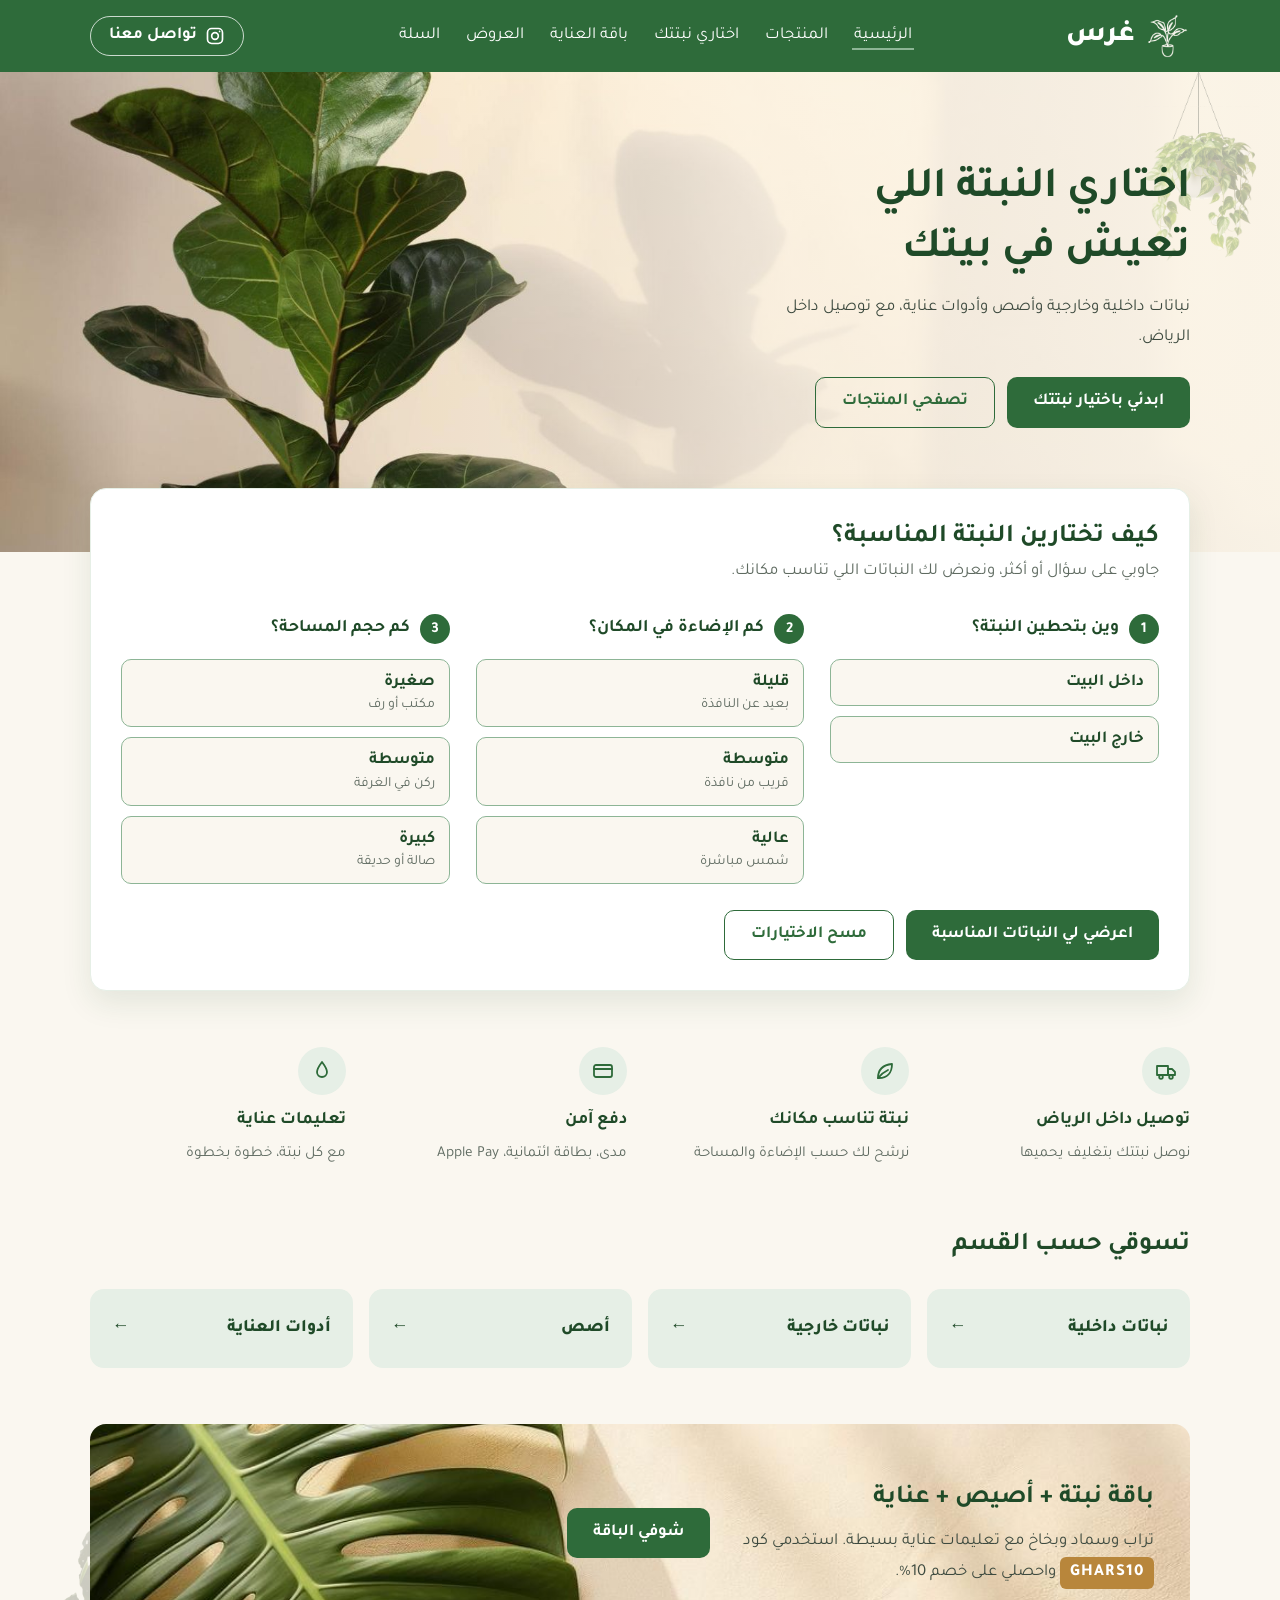
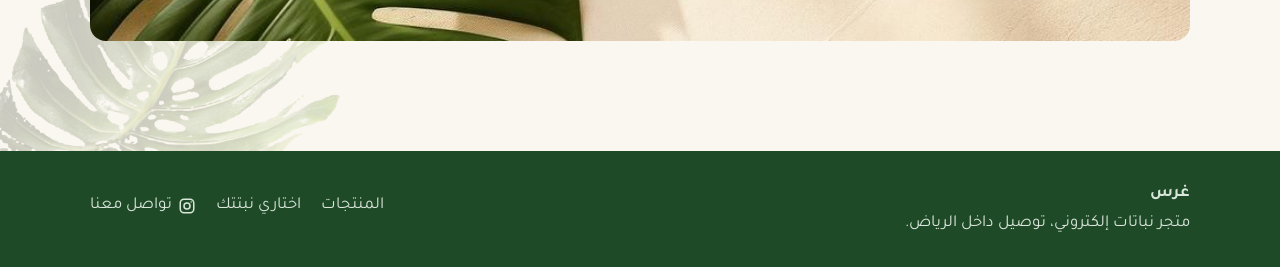
==== index.html @ f03aad07 "Redesign home page" ====
<!DOCTYPE html>
<html lang="ar" dir="rtl">
<head>
  <meta charset="UTF-8">
  <meta name="viewport" content="width=device-width, initial-scale=1">
  <title>غرس | متجر النباتات في الرياض</title>
  <link rel="icon" href="images/logo.png">
  <link rel="preconnect" href="https://fonts.googleapis.com">
  <link rel="preconnect" href="https://fonts.gstatic.com" crossorigin>
  <link href="https://fonts.googleapis.com/css2?family=Tajawal:wght@400;500;700;800&display=swap" rel="stylesheet">
  <link rel="stylesheet" href="css/style.css">
</head>
<body>

  <!-- Navbar -->
  <header class="navbar">
    <div class="container">
      <a href="index.html" class="logo"><img src="images/logo.png" alt=""><span>غرس</span></a>
      <nav>
        <ul class="nav-links">
          <li><a href="index.html" class="active">الرئيسية</a></li>
          <li><a href="pages/products.html">المنتجات</a></li>
          <li><a href="pages/plant-finder.html">اختاري نبتتك</a></li>
          <li><a href="pages/care-kit.html">باقة العناية</a></li>
          <li><a href="pages/offers.html">العروض</a></li>
          <li><a href="pages/cart.html">السلة</a></li>
        </ul>
      </nav>
      <a href="https://www.instagram.com/gharsplants/" class="contact-btn" target="_blank" rel="noopener" aria-label="تواصل معنا عبر إنستقرام"><svg width="20" height="20" viewBox="0 0 24 24" fill="none" stroke="currentColor" stroke-width="2" aria-hidden="true"><rect x="3" y="3" width="18" height="18" rx="5"/><circle cx="12" cy="12" r="4"/><circle cx="17.5" cy="6.5" r="1" fill="currentColor" stroke="none"/></svg><span>تواصل معنا</span></a>
    </div>
  </header>

  <main>
    <img class="leaf-corner" src="images/monstera-leaf.png" alt="">
    <section class="hero">
      <img class="hang" src="images/pothos-hanging.png" alt="">
      <div class="container">
        <div class="hero-text">
          <h1>اختاري النبتة اللي تعيش في بيتك</h1>
          <p>نباتات داخلية وخارجية وأصص وأدوات عناية، مع توصيل داخل الرياض.</p>
          <div class="hero-actions">
            <a href="#find" class="btn">ابدئي باختيار نبتتك</a>
            <a href="pages/products.html" class="btn btn-outline">تصفحي المنتجات</a>
          </div>
        </div>
      </div>
    </section>

    <section class="container quiz-wrap" id="find">
      <form class="quiz" action="pages/plant-finder.html" method="get">
        <div class="quiz-head">
          <h2>كيف تختارين النبتة المناسبة؟</h2>
          <p>جاوبي على سؤال أو أكثر، ونعرض لك النباتات اللي تناسب مكانك.</p>
        </div>
        <div class="step" role="radiogroup" aria-labelledby="q1">
          <h3 id="q1"><span class="num">1</span>وين بتحطين النبتة؟</h3>
            <label class="chip"><input type="radio" name="place" value="inside"><span>داخل البيت</span></label>
            <label class="chip"><input type="radio" name="place" value="outside"><span>خارج البيت</span></label>
        </div>
        <div class="step" role="radiogroup" aria-labelledby="q2">
          <h3 id="q2"><span class="num">2</span>كم الإضاءة في المكان؟</h3>
            <label class="chip"><input type="radio" name="light" value="low"><span>قليلة<small>بعيد عن النافذة</small></span></label>
            <label class="chip"><input type="radio" name="light" value="medium"><span>متوسطة<small>قريب من نافذة</small></span></label>
            <label class="chip"><input type="radio" name="light" value="high"><span>عالية<small>شمس مباشرة</small></span></label>
        </div>
        <div class="step" role="radiogroup" aria-labelledby="q3">
          <h3 id="q3"><span class="num">3</span>كم حجم المساحة؟</h3>
            <label class="chip"><input type="radio" name="size" value="small"><span>صغيرة<small>مكتب أو رف</small></span></label>
            <label class="chip"><input type="radio" name="size" value="medium"><span>متوسطة<small>ركن في الغرفة</small></span></label>
            <label class="chip"><input type="radio" name="size" value="large"><span>كبيرة<small>صالة أو حديقة</small></span></label>
        </div>
        <div class="actions">
          <button type="submit" class="btn">اعرضي لي النباتات المناسبة</button>
          <button type="reset" class="btn btn-outline">مسح الاختيارات</button>
        </div>
      </form>
    </section>

    <section class="section container">
      <ul class="why">
        <li><svg viewBox="0 0 24 24" fill="none" stroke="currentColor" stroke-width="1.8" stroke-linecap="round" stroke-linejoin="round" aria-hidden="true"><path d="M3 7h11v9H3z"/><path d="M14 10h4l3 3v3h-7z"/><circle cx="7" cy="18" r="1.8"/><circle cx="17" cy="18" r="1.8"/></svg><strong>توصيل داخل الرياض</strong><span>نوصل نبتتك بتغليف يحميها</span></li>
        <li><svg viewBox="0 0 24 24" fill="none" stroke="currentColor" stroke-width="1.8" stroke-linecap="round" stroke-linejoin="round" aria-hidden="true"><path d="M5 19c0-8 5-13 14-14 0 9-5 14-13 14"/><path d="M5 19c3-4 6-6 10-8"/></svg><strong>نبتة تناسب مكانك</strong><span>نرشح لك حسب الإضاءة والمساحة</span></li>
        <li><svg viewBox="0 0 24 24" fill="none" stroke="currentColor" stroke-width="1.8" stroke-linecap="round" stroke-linejoin="round" aria-hidden="true"><rect x="3" y="6" width="18" height="12" rx="2"/><path d="M3 10h18"/></svg><strong>دفع آمن</strong><span>مدى، بطاقة ائتمانية، Apple Pay</span></li>
        <li><svg viewBox="0 0 24 24" fill="none" stroke="currentColor" stroke-width="1.8" stroke-linecap="round" stroke-linejoin="round" aria-hidden="true"><path d="M12 3c3 4 5 7 5 10a5 5 0 0 1-10 0c0-3 2-6 5-10z"/></svg><strong>تعليمات عناية</strong><span>مع كل نبتة، خطوة بخطوة</span></li>
      </ul>
    </section>

    <section class="section container">
      <h2>تسوقي حسب القسم</h2>
      <div class="categories">
        <a class="category" href="pages/products.html?cat=indoor">نباتات داخلية</a>
        <a class="category" href="pages/products.html?cat=outdoor">نباتات خارجية</a>
        <a class="category" href="pages/products.html?cat=pots">أصص</a>
        <a class="category" href="pages/products.html?cat=tools">أدوات العناية</a>
      </div>
    </section>

    <section class="section container">
      <div class="kit-banner">
        <div>
          <h2>باقة نبتة + أصيص + عناية</h2>
          <p>تراب وسماد وبخاخ مع تعليمات عناية بسيطة. استخدمي كود <span class="code">GHARS10</span> واحصلي على خصم 10%.</p>
        </div>
        <a href="pages/care-kit.html" class="btn">شوفي الباقة</a>
      </div>
    </section>
  </main>

  <footer class="footer">
    <div class="container">
      <div>
        <strong>غرس</strong>
        <p>متجر نباتات إلكتروني، توصيل داخل الرياض.</p>
      </div>
      <ul>
        <li><a href="pages/products.html">المنتجات</a></li>
        <li><a href="pages/plant-finder.html">اختاري نبتتك</a></li>
        <li><a class="social" href="https://www.instagram.com/gharsplants/" target="_blank" rel="noopener"><svg width="18" height="18" viewBox="0 0 24 24" fill="none" stroke="currentColor" stroke-width="2" aria-hidden="true"><rect x="3" y="3" width="18" height="18" rx="5"/><circle cx="12" cy="12" r="4"/><circle cx="17.5" cy="6.5" r="1" fill="currentColor" stroke="none"/></svg><span>تواصل معنا</span></a></li>
      </ul>
    </div>
  </footer>

</body>
</html>
---- css/style.css ----
/* Colors */
:root {
  --green: #2E6B3A;
  --green-dark: #1F4A28;
  --green-light: #8DB596;
  --green-pale: #E6EFE6;
  --offwhite: #FAF7F0;
  --text: #2B2B2B;
  --muted: #5F6B61;
  --accent: #B8863B;
  --radius: 10px;
}

* { box-sizing: border-box; margin: 0; padding: 0; }

body {
  font-family: 'Tajawal', sans-serif;
  background: var(--offwhite);
  color: var(--text);
  line-height: 1.8;
  font-size: 1.05rem;
}

a { color: inherit; text-decoration: none; }
img { max-width: 100%; display: block; }
:focus-visible { outline: 3px solid var(--accent); outline-offset: 2px; }

.container { width: 92%; max-width: 1100px; margin-inline: auto; }

.navbar { background: var(--green); color: #fff; }
.navbar .container {
  display: flex; align-items: center; justify-content: space-between;
  flex-wrap: wrap; gap: 8px 24px; padding-block: 10px;
}
.logo { display: flex; align-items: center; gap: 10px; font-size: 1.8rem; font-weight: 800; }
.logo img { height: 48px; width: auto; }
.nav-links { display: flex; flex-wrap: wrap; gap: 4px 22px; list-style: none; }
.nav-links a { padding: 4px 2px; border-bottom: 2px solid transparent; }
.nav-links a:hover, .nav-links a.active { border-bottom-color: var(--green-light); }

.contact-btn {
  display: flex; align-items: center; gap: 8px; white-space: nowrap;
  border: 1.5px solid rgba(255, 255, 255, .75); border-radius: 999px;
  padding: 5px 18px; font-weight: 700; line-height: 1.7;
}
.contact-btn:hover { background: #fff; color: var(--green-dark); }

.btn {
  display: inline-block; background: var(--green); color: #fff;
  padding: 10px 26px; border: 0; border-radius: var(--radius);
  font: inherit; font-weight: 700; cursor: pointer; text-align: center;
}
.btn:hover { background: var(--green-dark); }
.btn-light { background: var(--offwhite); color: var(--green-dark); }
.btn-light:hover { background: #fff; }
.btn-outline { background: transparent; color: var(--green); border: 1.5px solid var(--green); padding-block: 8.5px; }
.btn-outline:hover { background: var(--green-pale); }

.hero {
  position: relative; display: flex; min-height: 480px; overflow: hidden;
  background: #f3e6cf url(../images/hero-leaf.jpg) center / cover no-repeat;
}
.hero::before {
  content: ""; position: absolute; top: 0; right: 0; bottom: 0; left: 0;
  background: linear-gradient(to left, rgba(250, 244, 232, .94) 0%, rgba(250, 244, 232, .6) 42%, rgba(250, 244, 232, 0) 68%);
}
.hero .container { position: relative; display: flex; align-items: center; padding-block: 60px 96px; }
.hero-text { max-width: 28rem; }
.hero h1 { font-size: 2.7rem; line-height: 1.4; color: var(--green-dark); }
.hero p { color: #3d4a3f; margin: 12px 0 24px; }
.hero-actions { display: flex; flex-wrap: wrap; gap: 12px; }
.hang { position: absolute; top: 0; right: 1.5%; width: 125px; }

main { position: relative; padding-bottom: 110px; overflow: hidden; }
main > section { position: relative; z-index: 1; }
.leaf-corner { position: absolute; left: 0; bottom: 0; width: 340px; opacity: .2; pointer-events: none; }

.quiz-wrap { position: relative; margin-top: -64px; }
.quiz {
  background: #fff; border: 1.5px solid var(--green-pale); border-radius: 16px;
  padding: 30px; display: grid; grid-template-columns: repeat(3, 1fr); gap: 26px;
  box-shadow: 0 12px 30px rgba(31, 74, 40, .1);
}
.quiz-head { grid-column: 1 / -1; }
.quiz-head h2 { font-size: 1.6rem; color: var(--green-dark); line-height: 1.5; }
.quiz-head p { color: var(--muted); }
.step { display: grid; gap: 10px; align-content: start; }
.step h3 {
  display: flex; align-items: center; gap: 10px; margin-bottom: 4px;
  font-size: 1.1rem; color: var(--green-dark);
}
.num {
  width: 30px; height: 30px; border-radius: 50%; background: var(--green); color: #fff;
  display: flex; align-items: center; justify-content: center; font-size: .95rem; flex-shrink: 0;
}
.chip { position: relative; display: block; cursor: pointer; }
.chip input { position: absolute; top: 0; right: 0; bottom: 0; left: 0; width: 100%; height: 100%; opacity: 0; cursor: pointer; }
.chip span {
  display: block; padding: 10px 14px; border: 1.5px solid var(--green-light);
  border-radius: var(--radius); background: var(--offwhite);
  font-weight: 700; color: var(--green-dark); line-height: 1.5;
}
.chip small { display: block; font-weight: 400; color: var(--muted); font-size: .88rem; }
.chip:hover input:not(:checked) + span { background: var(--green-pale); }
.chip input:checked + span { background: var(--green); border-color: var(--green); color: #fff; }
.chip input:checked + span small { color: #d9e6da; }
.chip input:focus-visible + span { outline: 3px solid var(--accent); outline-offset: 2px; }
.actions { grid-column: 1 / -1; display: flex; flex-wrap: wrap; gap: 12px; }

.section { padding-block: 56px 0; }
.section h2 { font-size: 1.6rem; color: var(--green-dark); margin-bottom: 20px; }

.why { display: grid; grid-template-columns: repeat(4, 1fr); gap: 26px; list-style: none; }
.why li { display: grid; gap: 4px; justify-items: start; }
.why svg { width: 48px; height: 48px; padding: 12px; border-radius: 50%; background: var(--green-pale); color: var(--green); margin-bottom: 6px; }
.why strong { color: var(--green-dark); font-size: 1.1rem; }
.why span { color: var(--muted); font-size: .95rem; line-height: 1.7; }

.categories { display: grid; grid-template-columns: repeat(4, 1fr); gap: 16px; }
.category {
  display: flex; justify-content: space-between; align-items: center;
  background: var(--green-pale); border-radius: 14px; padding: 24px 22px;
  font-weight: 800; font-size: 1.1rem; color: var(--green-dark);
}
.category::after { content: "\2190"; font-weight: 400; }
.category:hover { background: var(--green); color: #fff; }

.kit-banner {
  background: #efe0c2 url(../images/kit-bg.jpg) left center / cover no-repeat;
  border-radius: 16px; padding: 52px 36px; color: var(--green-dark);
  display: flex; flex-wrap: wrap; gap: 16px 28px; align-items: center;
}
.kit-banner > div { max-width: 26rem; }
.kit-banner h2 { color: var(--green-dark); margin: 0 0 4px; font-size: 1.6rem; }
.kit-banner p { color: #3d4a3f; }
.code {
  background: var(--accent); color: #fff; padding: 1px 10px; border-radius: 6px;
  font-weight: 800; letter-spacing: 1px; direction: ltr; display: inline-block;
}

.footer { background: var(--green-dark); color: #d9e6da; padding-block: 28px; }
.footer .container { display: flex; flex-wrap: wrap; gap: 14px 40px; justify-content: space-between; align-items: center; }
.footer ul { list-style: none; display: flex; flex-wrap: wrap; gap: 4px 20px; }
.footer a:hover { color: #fff; }
.social { display: inline-flex; align-items: center; gap: 6px; }

@media (max-width: 1330px) {
  .hang { opacity: .3; }
}
@media (max-width: 700px) {
  .hang { display: none; }
  .leaf-corner { width: 200px; }
}
@media (max-width: 900px) {
  .quiz { grid-template-columns: 1fr; }
  .why, .categories { grid-template-columns: repeat(2, 1fr); }
}
@media (max-width: 600px) {
  .hero h1 { font-size: 2rem; }
  .hero::before { background: rgba(250, 244, 232, .82); }
  .kit-banner {
    background-image: linear-gradient(rgba(239, 224, 194, .85), rgba(239, 224, 194, .85)), url(../images/kit-bg.jpg);
  }
}
@media (max-width: 480px) {
  .why, .categories { grid-template-columns: 1fr; }
}
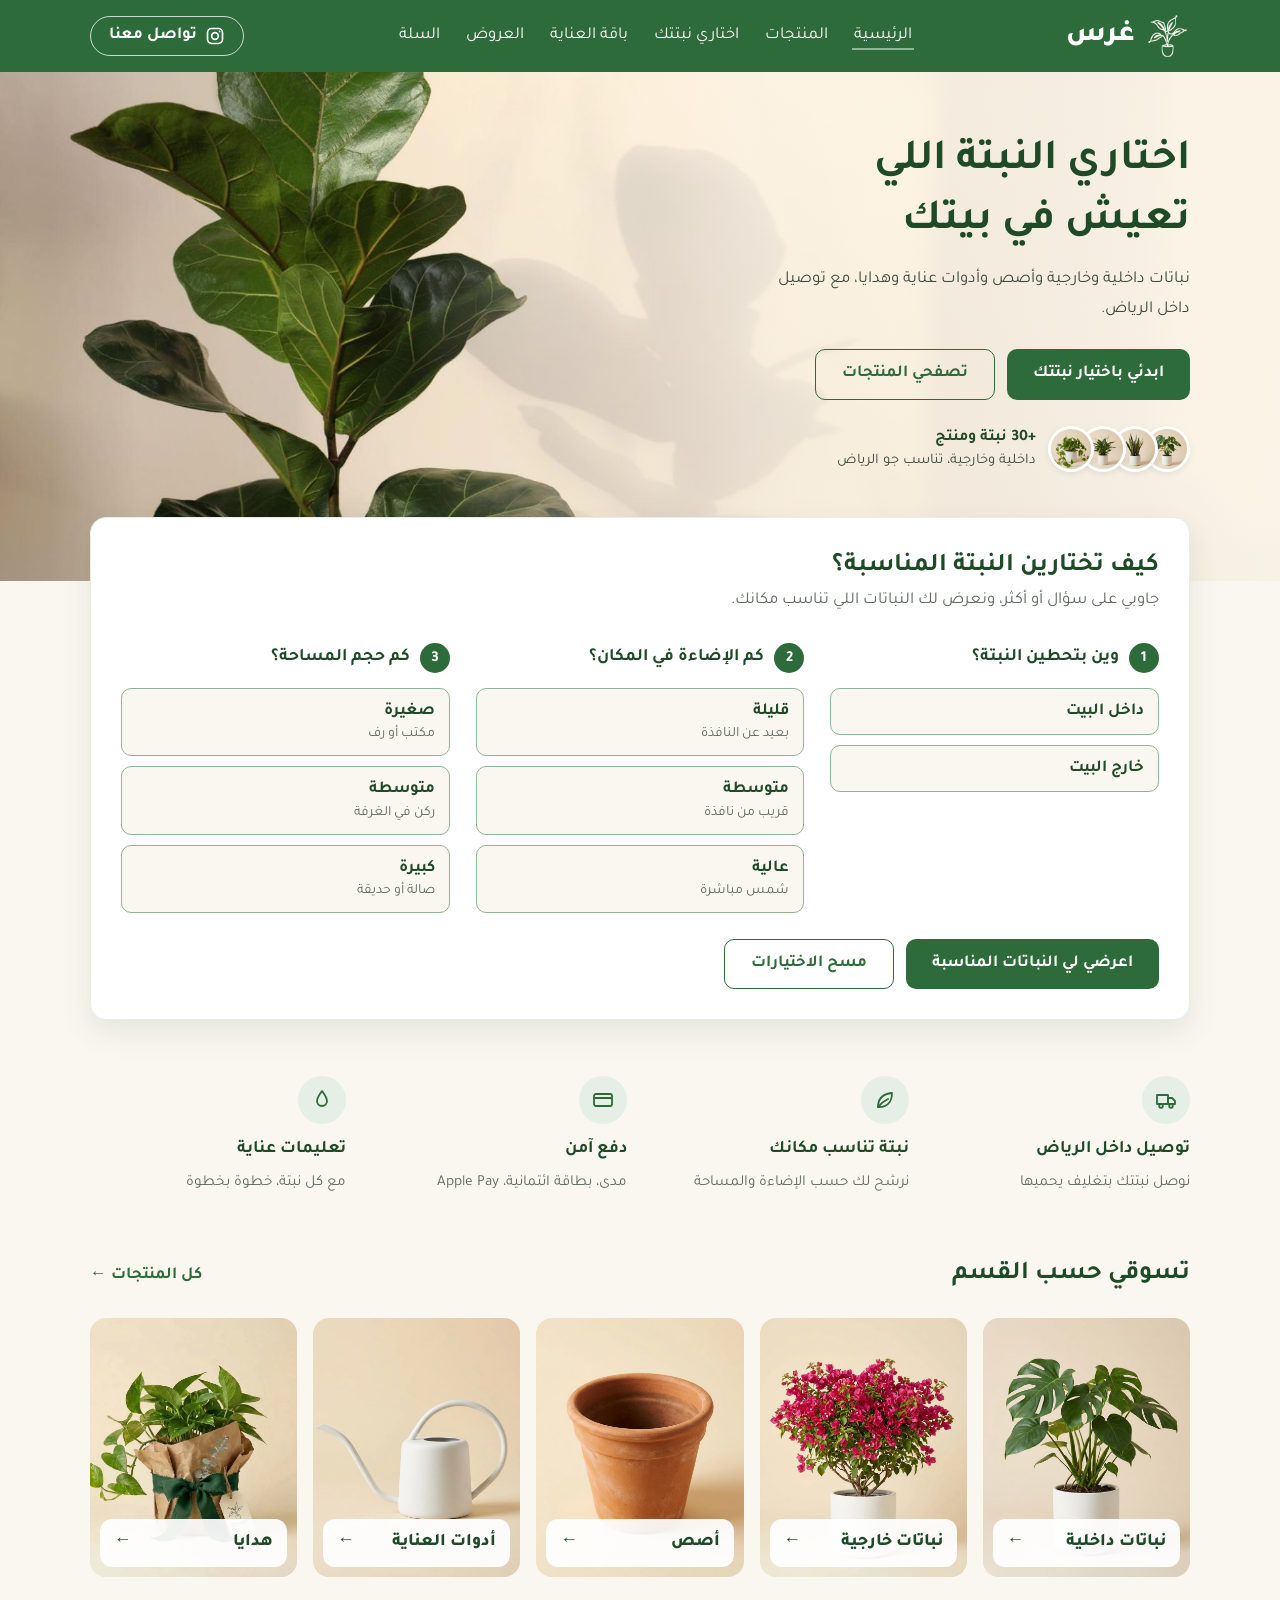
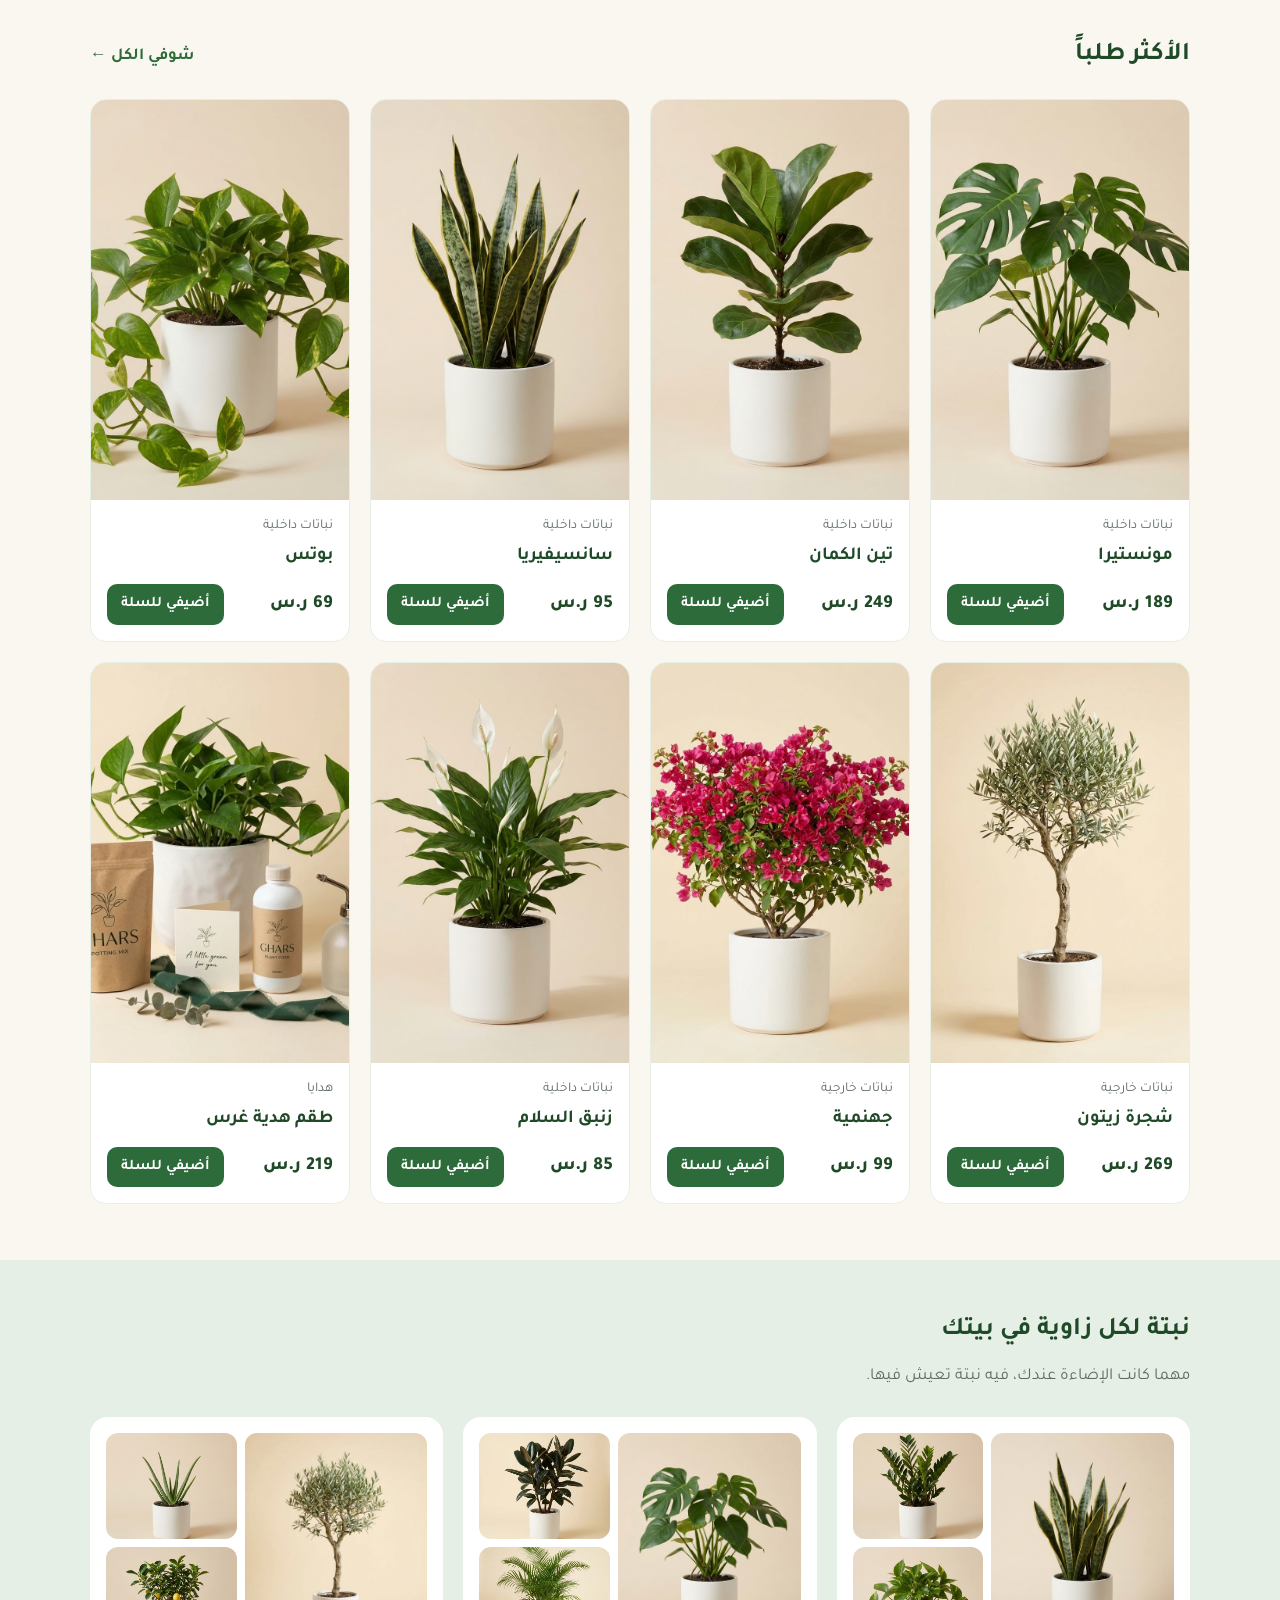
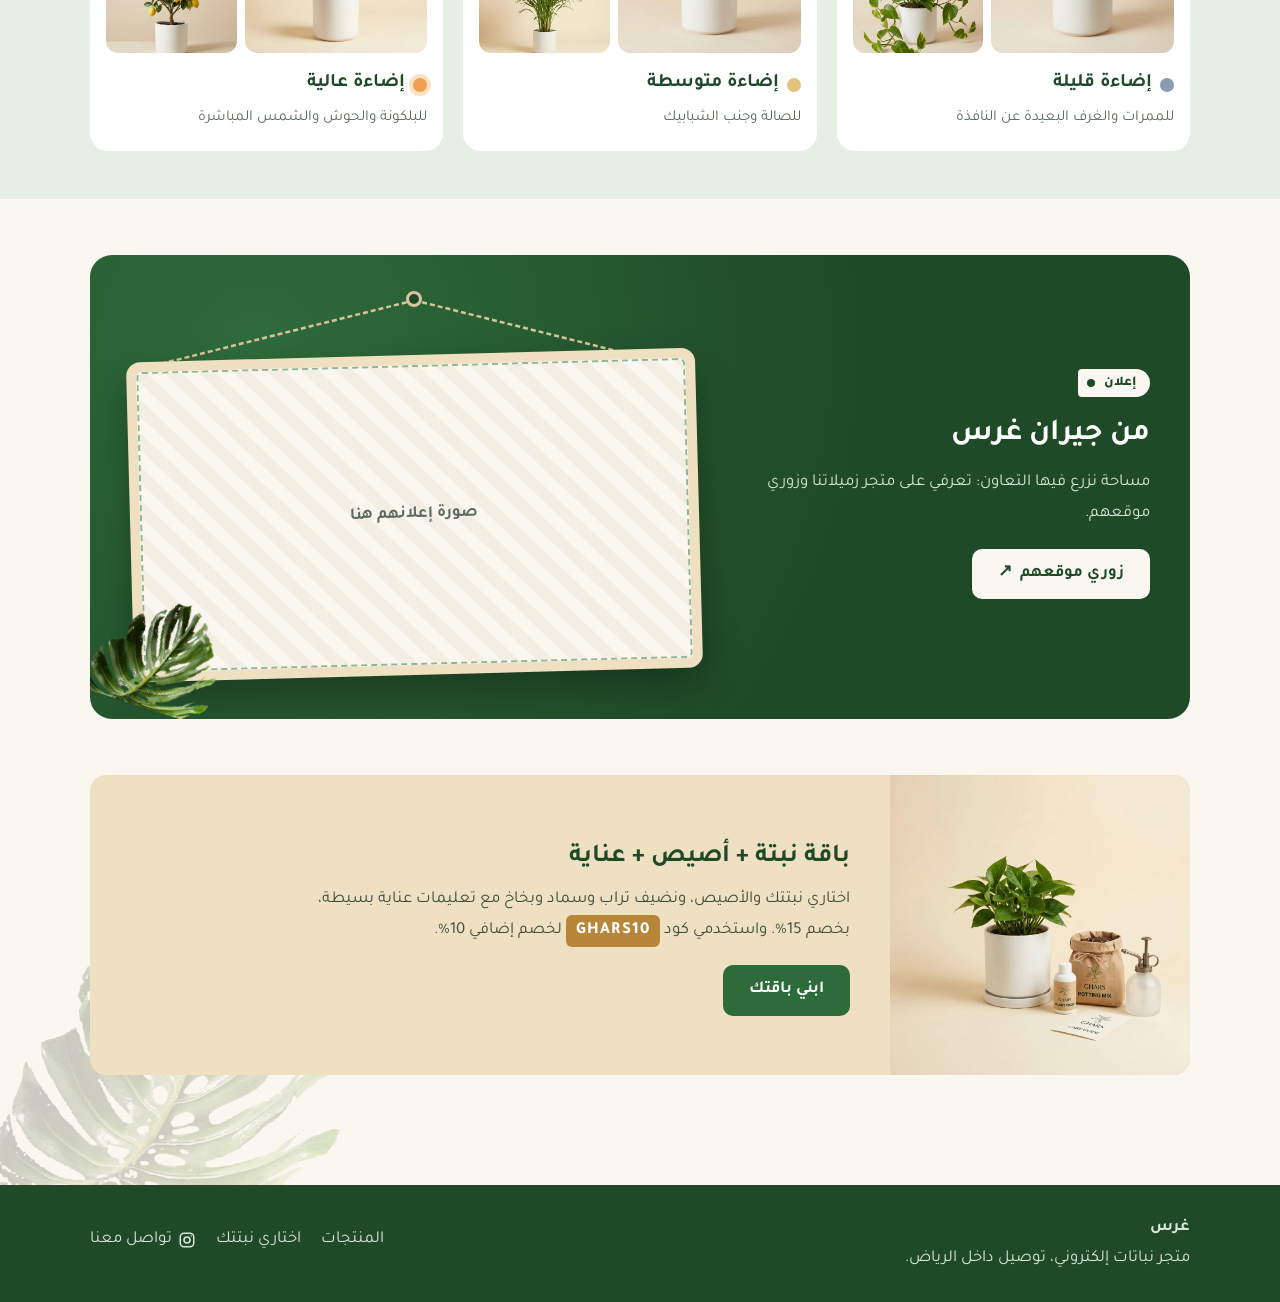
==== commit 99b0efc9: "update homepage +add pruducts (check plz)" ====
--- a/index.html
+++ b/index.html
@@ -23,7 +23,7 @@
           <li><a href="pages/plant-finder.html">اختاري نبتتك</a></li>
           <li><a href="pages/care-kit.html">باقة العناية</a></li>
           <li><a href="pages/offers.html">العروض</a></li>
-          <li><a href="pages/cart.html">السلة</a></li>
+          <li><a href="pages/cart.html">السلة <span class="cart-count" id="cartCount" hidden>0</span></a></li>
         </ul>
       </nav>
       <a href="https://www.instagram.com/gharsplants/" class="contact-btn" target="_blank" rel="noopener" aria-label="تواصل معنا عبر إنستقرام"><svg width="20" height="20" viewBox="0 0 24 24" fill="none" stroke="currentColor" stroke-width="2" aria-hidden="true"><rect x="3" y="3" width="18" height="18" rx="5"/><circle cx="12" cy="12" r="4"/><circle cx="17.5" cy="6.5" r="1" fill="currentColor" stroke="none"/></svg><span>تواصل معنا</span></a>
@@ -33,15 +33,23 @@
   <main>
     <img class="leaf-corner" src="images/monstera-leaf.png" alt="">
     <section class="hero">
-      <img class="hang" src="images/pothos-hanging.png" alt="">
       <div class="container">
         <div class="hero-text">
           <h1>اختاري النبتة اللي تعيش في بيتك</h1>
-          <p>نباتات داخلية وخارجية وأصص وأدوات عناية، مع توصيل داخل الرياض.</p>
+          <p>نباتات داخلية وخارجية وأصص وأدوات عناية وهدايا، مع توصيل داخل الرياض.</p>
           <div class="hero-actions">
             <a href="#find" class="btn">ابدئي باختيار نبتتك</a>
             <a href="pages/products.html" class="btn btn-outline">تصفحي المنتجات</a>
           </div>
+          <a class="hero-plants" href="pages/products.html?cat=indoor">
+            <span class="stack">
+              <img src="images/products/monstera.jpg" alt="">
+              <img src="images/products/snake-plant.jpg" alt="">
+              <img src="images/products/peace-lily.jpg" alt="">
+              <img src="images/products/pothos.jpg" alt="">
+            </span>
+            <span><strong>+30 نبتة ومنتج</strong>داخلية وخارجية، تناسب جو الرياض</span>
+          </a>
         </div>
       </div>
     </section>
@@ -86,22 +94,90 @@
     </section>
 
     <section class="section container">
-      <h2>تسوقي حسب القسم</h2>
+      <div class="section-head">
+        <h2>تسوقي حسب القسم</h2>
+        <a href="pages/products.html" class="see-all">كل المنتجات &larr;</a>
+      </div>
       <div class="categories">
-        <a class="category" href="pages/products.html?cat=indoor">نباتات داخلية</a>
-        <a class="category" href="pages/products.html?cat=outdoor">نباتات خارجية</a>
-        <a class="category" href="pages/products.html?cat=pots">أصص</a>
-        <a class="category" href="pages/products.html?cat=tools">أدوات العناية</a>
+        <a class="category" href="pages/products.html?cat=indoor"><img src="images/products/monstera.jpg" alt="" loading="lazy"><span>نباتات داخلية</span></a>
+        <a class="category" href="pages/products.html?cat=outdoor"><img src="images/products/bougainvillea.jpg" alt="" loading="lazy"><span>نباتات خارجية</span></a>
+        <a class="category" href="pages/products.html?cat=pots"><img src="images/products/terracotta-pot.jpg" alt="" loading="lazy"><span>أصص</span></a>
+        <a class="category" href="pages/products.html?cat=tools"><img src="images/products/watering-can.jpg" alt="" loading="lazy"><span>أدوات العناية</span></a>
+        <a class="category" href="pages/products.html?cat=gifts"><img src="images/products/gift-wrapped-plant.jpg" alt="" loading="lazy"><span>هدايا</span></a>
+      </div>
+    </section>
+
+    <section class="section container">
+      <div class="section-head">
+        <h2>الأكثر طلباً</h2>
+        <a href="pages/products.html" class="see-all">شوفي الكل &larr;</a>
+      </div>
+      <div class="product-grid home-grid" id="bestSellers"></div>
+    </section>
+
+    <section class="section light-band">
+      <div class="container">
+        <h2>نبتة لكل زاوية في بيتك</h2>
+        <p class="section-note">مهما كانت الإضاءة عندك، فيه نبتة تعيش فيها.</p>
+        <div class="light-cards">
+          <a class="light-card light-low" href="pages/products.html?light=low">
+            <div class="light-plants">
+              <img src="images/products/snake-plant.jpg" alt="سانسيفيريا" loading="lazy">
+              <img src="images/products/zz-plant.jpg" alt="زاميا" loading="lazy">
+              <img src="images/products/pothos.jpg" alt="بوتس" loading="lazy">
+            </div>
+            <strong>إضاءة قليلة</strong>
+            <span>للممرات والغرف البعيدة عن النافذة</span>
+          </a>
+          <a class="light-card light-medium" href="pages/products.html?light=medium">
+            <div class="light-plants">
+              <img src="images/products/monstera.jpg" alt="مونستيرا" loading="lazy">
+              <img src="images/products/rubber-plant.jpg" alt="نبتة المطاط" loading="lazy">
+              <img src="images/products/areca-palm.jpg" alt="نخلة الأريكا" loading="lazy">
+            </div>
+            <strong>إضاءة متوسطة</strong>
+            <span>للصالة وجنب الشبابيك</span>
+          </a>
+          <a class="light-card light-high" href="pages/products.html?light=high">
+            <div class="light-plants">
+              <img src="images/products/olive-tree.jpg" alt="شجرة زيتون" loading="lazy">
+              <img src="images/products/aloe-vera.jpg" alt="ألوفيرا" loading="lazy">
+              <img src="images/products/lemon-tree.jpg" alt="شجرة ليمون" loading="lazy">
+            </div>
+            <strong>إضاءة عالية</strong>
+            <span>للبلكونة والحوش والشمس المباشرة</span>
+          </a>
+        </div>
+      </div>
+    </section>
+
+    <section class="section container" aria-labelledby="adTitle">
+      <div class="ad-spot">
+        <div class="ad-text">
+          <span class="ad-label">إعلان</span>
+          <h2 id="adTitle">من جيران غرس</h2>
+          <p>مساحة نزرع فيها التعاون: تعرفي على متجر زميلاتنا وزوري موقعهم.</p>
+          <a class="btn btn-light ad-btn" href="#" target="_blank" rel="noopener">زوري موقعهم <span aria-hidden="true">&#8599;</span></a>
+        </div>
+        <a class="ad-frame" href="#" target="_blank" rel="noopener" aria-label="زوري موقع زميلاتنا">
+          <svg class="ropes" viewBox="0 0 100 40" preserveAspectRatio="none" aria-hidden="true"><path d="M50 2 L6 40 M50 2 L94 40"/></svg>
+          <span class="hook" aria-hidden="true"></span>
+          <span class="ad-board">
+            <span class="ad-placeholder">صورة إعلانهم هنا</span>
+          </span>
+          <img class="ad-leaf" src="images/monstera-leaf.png" alt="" aria-hidden="true">
+        </a>
       </div>
     </section>
 
     <section class="section container">
       <div class="kit-banner">
-        <div>
+        <img src="images/products/bundle.jpg" alt="باقة نبتة وأصيص وأدوات عناية">
+        <div class="kit-text">
           <h2>باقة نبتة + أصيص + عناية</h2>
-          <p>تراب وسماد وبخاخ مع تعليمات عناية بسيطة. استخدمي كود <span class="code">GHARS10</span> واحصلي على خصم 10%.</p>
-        </div>
-        <a href="pages/care-kit.html" class="btn">شوفي الباقة</a>
+          <p>اختاري نبتتك والأصيص، ونضيف تراب وسماد وبخاخ مع تعليمات عناية بسيطة، بخصم 15%. واستخدمي كود <span class="code">GHARS10</span> لخصم إضافي 10%.</p>
+          <a href="pages/care-kit.html" class="btn">ابني باقتك</a>
+        </div>
       </div>
     </section>
   </main>
@@ -120,5 +196,8 @@
     </div>
   </footer>
 
+  <script src="js/products-data.js"></script>
+  <script src="js/cart.js"></script>
+  <script src="js/home.js"></script>
 </body>
 </html>
--- a/css/style.css
+++ b/css/style.css
@@ -116,21 +116,91 @@
 .why strong { color: var(--green-dark); font-size: 1.1rem; }
 .why span { color: var(--muted); font-size: .95rem; line-height: 1.7; }
 
-.categories { display: grid; grid-template-columns: repeat(4, 1fr); gap: 16px; }
+.section-head { display: flex; justify-content: space-between; align-items: baseline; gap: 12px; margin-bottom: 20px; }
+.section-head h2 { margin-bottom: 0; }
+.see-all { color: var(--green); font-weight: 700; white-space: nowrap; }
+.see-all:hover { color: var(--green-dark); text-decoration: underline; text-underline-offset: 4px; }
+
+.categories { display: grid; grid-template-columns: repeat(5, 1fr); gap: 16px; }
 .category {
-  display: flex; justify-content: space-between; align-items: center;
-  background: var(--green-pale); border-radius: 14px; padding: 24px 22px;
-  font-weight: 800; font-size: 1.1rem; color: var(--green-dark);
-}
-.category::after { content: "\2190"; font-weight: 400; }
-.category:hover { background: var(--green); color: #fff; }
+  position: relative; display: block; border-radius: 16px; overflow: hidden;
+  background: var(--green-pale); font-weight: 800; font-size: 1.1rem; color: var(--green-dark);
+}
+.category img { width: 100%; aspect-ratio: 4 / 5; object-fit: cover; transition: transform .35s; }
+.category span {
+  position: absolute; right: 10px; left: 10px; bottom: 10px; display: flex; justify-content: space-between; align-items: center;
+  background: rgba(255, 255, 255, .92); border-radius: 12px; padding: 8px 14px; white-space: nowrap;
+}
+.category span::after { content: "\2190"; font-weight: 400; }
+.category:hover img { transform: scale(1.06); }
+.category:hover span { background: var(--green); color: #fff; }
+
+.hero-plants { display: inline-flex; align-items: center; gap: 12px; margin-top: 26px; color: #3d4a3f; font-size: .92rem; line-height: 1.5; }
+.hero-plants strong { display: block; color: var(--green-dark); font-size: 1rem; }
+.stack { display: flex; }
+.stack img { width: 46px; height: 46px; border-radius: 50%; object-fit: cover; border: 3px solid #fff; margin-inline-start: -14px; box-shadow: 0 2px 6px rgba(0, 0, 0, .08); }
+.stack img:first-child { margin-inline-start: 0; }
+.hero-plants:hover strong { text-decoration: underline; text-underline-offset: 4px; }
+
+.home-grid { grid-template-columns: repeat(4, 1fr); }
+.home-grid .card-title:hover { color: var(--green); text-decoration: underline; text-underline-offset: 4px; }
+
+.light-band { background: var(--green-pale); margin-top: 56px; padding-block: 48px; }
+.light-band .section-note { margin: -12px 0 24px; }
+.light-cards { display: grid; grid-template-columns: repeat(3, 1fr); gap: 20px; }
+.light-card { display: grid; gap: 2px; background: #fff; border-radius: 18px; padding: 16px 16px 20px; transition: transform .2s, box-shadow .2s; }
+.light-card:hover { transform: translateY(-4px); box-shadow: 0 14px 30px rgba(31, 74, 40, .12); }
+.light-plants { display: grid; grid-template-columns: 1.4fr 1fr; grid-template-rows: repeat(2, minmax(0, 1fr)); gap: 8px; margin-bottom: 12px; aspect-ratio: 16 / 11; }
+.light-plants img { width: 100%; height: 100%; min-height: 0; object-fit: cover; border-radius: 12px; }
+.light-plants img:first-child { grid-row: 1 / 3; }
+.light-card strong { font-size: 1.2rem; color: var(--green-dark); display: flex; align-items: center; gap: 8px; }
+.light-card strong::before { content: ""; width: 14px; height: 14px; border-radius: 50%; }
+.light-low strong::before { background: #8b9bb0; }
+.light-medium strong::before { background: #e3c37c; }
+.light-high strong::before { background: #f0a050; box-shadow: 0 0 0 4px #fbe1c4; }
+.light-card span { color: var(--muted); font-size: .95rem; }
+
+.ad-spot {
+  position: relative; display: grid; grid-template-columns: 1fr 1.35fr; gap: 30px; align-items: center;
+  background: radial-gradient(circle at 15% 20%, #2e6b3a 0%, var(--green-dark) 60%);
+  border-radius: 22px; padding: 36px 40px 44px; color: #fff; overflow: hidden;
+}
+.ad-text h2 { color: #fff; font-size: 1.9rem; margin: 10px 0 6px; }
+.ad-text p { color: #d9e6da; margin-bottom: 20px; }
+.ad-label {
+  position: relative; display: inline-block; background: var(--offwhite); color: var(--green-dark);
+  font-weight: 800; font-size: .85rem; padding: 2px 14px 2px 26px; border-radius: 4px 14px 14px 4px;
+}
+.ad-label::after { content: ""; position: absolute; left: 9px; top: 50%; width: 8px; height: 8px; margin-top: -4px; border-radius: 50%; background: var(--green-dark); }
+.ad-btn { display: inline-flex; gap: 8px; align-items: center; }
+
+.ad-frame { position: relative; display: block; padding-top: 64px; transform-origin: 50% 0; }
+.ropes { position: absolute; top: 6px; left: 0; width: 100%; height: 66px; overflow: visible; }
+.ropes path { fill: none; stroke: #d8c39c; stroke-width: 2.5; vector-effect: non-scaling-stroke; stroke-dasharray: 5 3; }
+.hook { position: absolute; top: 0; left: 50%; width: 16px; height: 16px; margin-left: -8px; border-radius: 50%; border: 3px solid #d8c39c; background: var(--green-dark); }
+.ad-board {
+  position: relative; z-index: 1; display: block; aspect-ratio: 16 / 9; overflow: hidden;
+  background: var(--offwhite); border: 10px solid #efe0c2; border-radius: 14px;
+  box-shadow: 0 18px 36px rgba(0, 0, 0, .3), inset 0 0 0 1px rgba(0, 0, 0, .05);
+  transform: rotate(-1.5deg); transition: transform .4s;
+}
+.ad-board img { width: 100%; height: 100%; object-fit: cover; }
+.ad-placeholder {
+  display: flex; height: 100%; align-items: center; justify-content: center; color: var(--muted); font-weight: 700;
+  border: 2px dashed var(--green-light); border-radius: 6px; margin: 0; background: repeating-linear-gradient(45deg, #faf7f0 0 12px, #f3eee2 12px 24px);
+}
+.ad-leaf { position: absolute; z-index: 2; width: 130px; left: -38px; bottom: -34px; transform: rotate(18deg); pointer-events: none; }
+.ad-frame:hover .ad-board, .ad-frame:focus-visible .ad-board { transform: rotate(0deg); }
+.ad-frame:hover { animation: swing 1.2s ease-in-out; }
+@keyframes swing { 25% { transform: rotate(1.2deg); } 60% { transform: rotate(-.8deg); } 100% { transform: rotate(0); } }
 
 .kit-banner {
-  background: #efe0c2 url(../images/kit-bg.jpg) left center / cover no-repeat;
-  border-radius: 16px; padding: 52px 36px; color: var(--green-dark);
-  display: flex; flex-wrap: wrap; gap: 16px 28px; align-items: center;
-}
-.kit-banner > div { max-width: 26rem; }
+  display: grid; grid-template-columns: 300px 1fr; align-items: center; gap: 0;
+  background: #efe0c2; border-radius: 16px; overflow: hidden; color: var(--green-dark);
+}
+.kit-banner > img { width: 100%; height: 100%; object-fit: cover; }
+.kit-text { padding: 36px 40px; }
+.kit-text p { margin-bottom: 18px; max-width: 34rem; }
 .kit-banner h2 { color: var(--green-dark); margin: 0 0 4px; font-size: 1.6rem; }
 .kit-banner p { color: #3d4a3f; }
 .code {
@@ -144,6 +214,263 @@
 .footer a:hover { color: #fff; }
 .social { display: inline-flex; align-items: center; gap: 6px; }
 
+.btn-small { padding: 7px 14px; font-size: .92rem; }
+.btn-block { display: block; width: 100%; }
+.cart-count {
+  display: inline-block; min-width: 22px; padding: 0 6px; margin-inline-start: 4px;
+  background: var(--accent); color: #fff; border-radius: 999px;
+  font-size: .8rem; font-weight: 700; line-height: 22px; text-align: center;
+}
+.cart-count[hidden] { display: none; }
+
+.page-head {
+  background: linear-gradient(to left, rgba(250, 244, 232, .95), rgba(250, 244, 232, .75)), #f3e6cf url(../images/hero-leaf.jpg) left center / cover no-repeat;
+  padding-block: 44px 40px;
+}
+.page-head h1 { font-size: 2.2rem; line-height: 1.4; color: var(--green-dark); }
+.page-head p { color: #3d4a3f; max-width: 34rem; }
+
+.cat-tabs { display: flex; flex-wrap: wrap; gap: 10px; margin-top: -22px; position: relative; }
+.cat-tab {
+  font: inherit; font-weight: 700; cursor: pointer; color: var(--green-dark);
+  background: #fff; border: 1.5px solid var(--green-pale); border-radius: 999px;
+  padding: 7px 20px; box-shadow: 0 6px 16px rgba(31, 74, 40, .08);
+}
+.cat-tab:hover { background: var(--green-pale); }
+.cat-tab[aria-selected="true"] { background: var(--green); border-color: var(--green); color: #fff; }
+
+.shop { display: grid; grid-template-columns: 260px 1fr; gap: 28px; align-items: start; padding-top: 30px; }
+
+.filters {
+  position: sticky; top: 16px; background: #fff; border: 1.5px solid var(--green-pale);
+  border-radius: 16px; padding: 22px; box-shadow: 0 12px 30px rgba(31, 74, 40, .06);
+}
+.filter-toggle { display: none; }
+.filter-group { border: 0; display: grid; gap: 8px; margin-bottom: 20px; }
+.filter-title { font-weight: 800; color: var(--green-dark); font-size: 1.05rem; padding: 0; }
+.filter-title small { font-weight: 400; color: var(--muted); font-size: .85rem; }
+.filters .chip span { padding: 6px 12px; font-size: .95rem; }
+.filters .chip small { display: inline; margin-inline-start: 6px; font-size: .8rem; }
+.search-input, .price-row input, .sort select {
+  font: inherit; color: var(--text); background: var(--offwhite);
+  border: 1.5px solid var(--green-light); border-radius: var(--radius); padding: 7px 12px; width: 100%;
+}
+.search-input:focus, .price-row input:focus, .sort select:focus { outline: 3px solid var(--accent); outline-offset: 1px; }
+.price-row { display: flex; align-items: center; gap: 8px; color: var(--muted); font-size: .92rem; }
+.price-row label { display: flex; align-items: center; gap: 6px; flex: 1; }
+.price-row input { padding: 6px 8px; min-width: 0; }
+
+.results-bar { display: flex; flex-wrap: wrap; justify-content: space-between; align-items: center; gap: 10px; margin-bottom: 16px; }
+.results-bar p { color: var(--muted); font-weight: 700; }
+.sort { display: flex; align-items: center; gap: 8px; color: var(--muted); font-size: .95rem; white-space: nowrap; }
+.sort select { width: auto; padding-block: 5px; }
+
+.product-grid { display: grid; grid-template-columns: repeat(auto-fill, minmax(210px, 1fr)); gap: 20px; }
+.product-card {
+  background: #fff; border: 1.5px solid var(--green-pale); border-radius: 16px; overflow: hidden;
+  display: flex; flex-direction: column; transition: box-shadow .2s, transform .2s;
+}
+.product-card:hover { box-shadow: 0 12px 28px rgba(31, 74, 40, .12); transform: translateY(-3px); }
+.card-open { background: none; border: 0; padding: 0; font: inherit; color: inherit; cursor: pointer; text-align: inherit; }
+.product-card img { width: 100%; aspect-ratio: 1; object-fit: cover; background: #f3e6cf; }
+.card-body { padding: 14px 16px 16px; display: flex; flex-direction: column; gap: 6px; flex: 1; }
+.card-cat { color: var(--muted); font-size: .85rem; }
+.card-body h3 { font-size: 1.15rem; line-height: 1.4; color: var(--green-dark); }
+.card-title:hover { color: var(--green); text-decoration: underline; text-underline-offset: 4px; }
+.tags { display: flex; flex-wrap: wrap; gap: 6px; }
+.tag { background: var(--green-pale); color: var(--green-dark); border-radius: 999px; padding: 0 10px; font-size: .8rem; line-height: 1.9; }
+.tag-light-low { background: #e4e8ee; color: #3b4a5a; }
+.tag-light-medium { background: #f6ecd6; color: #7a5a1f; }
+.tag-light-high { background: #fbe1c4; color: #8a4b12; }
+.card-foot { display: flex; justify-content: space-between; align-items: center; gap: 8px; margin-top: auto; padding-top: 8px; }
+.price { color: var(--green-dark); font-size: 1.15rem; font-weight: 800; white-space: nowrap; }
+
+.empty { text-align: center; background: #fff; border: 1.5px dashed var(--green-light); border-radius: 16px; padding: 40px 20px; }
+.empty strong { display: block; font-size: 1.2rem; color: var(--green-dark); }
+.empty p { color: var(--muted); margin-bottom: 14px; }
+.empty[hidden] { display: none; }
+
+.product-dialog {
+  border: 0; border-radius: 18px; padding: 0; width: min(880px, 94vw); max-height: 92vh;
+  margin: auto; color: var(--text); background: #fff; box-shadow: 0 30px 60px rgba(0, 0, 0, .25);
+}
+.product-dialog::backdrop { background: rgba(31, 74, 40, .45); }
+.dialog-close {
+  position: absolute; top: 10px; left: 10px; z-index: 2; width: 38px; height: 38px; border-radius: 50%;
+  border: 0; background: #fff; color: var(--green-dark); font-size: 1.6rem; line-height: 1; cursor: pointer;
+  box-shadow: 0 2px 8px rgba(0, 0, 0, .15);
+}
+.pd { display: grid; grid-template-columns: 1fr 1fr; }
+.pd-img { width: 100%; height: 100%; object-fit: cover; background: #f3e6cf; min-height: 320px; }
+.pd-info { padding: 28px 28px 24px; display: flex; flex-direction: column; gap: 8px; }
+.badge { align-self: flex-start; background: var(--green-pale); color: var(--green); border-radius: 999px; padding: 0 12px; font-size: .85rem; font-weight: 700; }
+.pd-info h2 { font-size: 1.8rem; line-height: 1.4; color: var(--green-dark); }
+.pd-price { font-size: 1.4rem; font-weight: 800; color: var(--accent); }
+.pd-desc { color: #3d4a3f; }
+.pd-specs { list-style: none; display: flex; flex-wrap: wrap; gap: 8px; }
+.pd-specs li { background: var(--offwhite); border: 1px solid var(--green-pale); border-radius: var(--radius); padding: 4px 12px; font-weight: 700; color: var(--green-dark); font-size: .92rem; }
+.pd-specs span { display: block; font-weight: 400; color: var(--muted); font-size: .78rem; }
+.pd-info h3 { color: var(--green-dark); font-size: 1.1rem; margin-top: 6px; }
+.pd-care { list-style: none; display: grid; gap: 4px; }
+.pd-care li { position: relative; padding-inline-start: 18px; font-size: .95rem; line-height: 1.7; }
+.pd-care li::before { content: ""; position: absolute; right: 0; top: .7em; width: 8px; height: 8px; border-radius: 50%; background: var(--green-light); }
+.pd-buy { display: flex; flex-wrap: wrap; gap: 12px; align-items: center; margin-top: 10px; }
+.pd-buy .btn { flex: 1; white-space: nowrap; }
+.qty { display: flex; border: 1.5px solid var(--green-light); border-radius: var(--radius); overflow: hidden; }
+.qty button { width: 38px; border: 0; background: var(--green-pale); color: var(--green-dark); font: inherit; font-size: 1.2rem; cursor: pointer; }
+.qty button:hover { background: var(--green-light); }
+.qty input { width: 48px; border: 0; text-align: center; font: inherit; font-weight: 700; -moz-appearance: textfield; }
+.qty input::-webkit-inner-spin-button, .qty input::-webkit-outer-spin-button { -webkit-appearance: none; }
+.pd-link { color: var(--green); font-weight: 700; }
+.pd-link[hidden] { display: none; }
+
+.toast {
+  position: fixed; bottom: 24px; left: 50%; z-index: 100; transform: translate(-50%, 30px);
+  background: var(--green-dark); color: #fff; padding: 10px 22px; border-radius: 999px;
+  font-weight: 700; opacity: 0; pointer-events: none; transition: opacity .25s, transform .25s;
+}
+.toast.show { opacity: 1; transform: translate(-50%, 0); }
+
+@media (max-width: 900px) {
+  .shop { grid-template-columns: 1fr; }
+  .filters { position: static; padding: 14px 18px; }
+  .filter-toggle {
+    display: flex; justify-content: space-between; align-items: center; width: 100%;
+    background: none; border: 0; font: inherit; font-weight: 800; font-size: 1.05rem; color: var(--green-dark); cursor: pointer;
+  }
+  .filter-toggle::after { content: "+"; font-size: 1.4rem; font-weight: 400; }
+  .filter-toggle[aria-expanded="true"]::after { content: "\2212"; }
+  .filters:not(.open) form { display: none; }
+  .filters.open form { margin-top: 14px; }
+  .filters form { display: grid; grid-template-columns: repeat(2, 1fr); gap: 0 20px; }
+  .filters .filter-group:first-child, .filters .btn-block { grid-column: 1 / -1; }
+}
+@media (max-width: 680px) {
+  .pd { grid-template-columns: 1fr; }
+  .pd-img { min-height: 0; aspect-ratio: 4 / 3; height: auto; }
+}
+@media (max-width: 600px) {
+  .page-head h1 { font-size: 1.8rem; }
+  .filters form { grid-template-columns: 1fr; }
+  .product-grid { grid-template-columns: repeat(2, 1fr); gap: 12px; }
+  .card-body { padding: 10px 12px 12px; }
+  .card-foot { flex-direction: column; align-items: stretch; }
+}
+
+.page-head-tall { padding-bottom: 96px; }
+.section-note { color: var(--muted); margin: -12px 0 20px; }
+.finder-start { text-align: center; background: #fff; border: 1.5px dashed var(--green-light); border-radius: 16px; padding: 36px 20px; }
+.finder-start strong { display: block; font-size: 1.2rem; color: var(--green-dark); }
+.finder-start p { color: var(--muted); }
+.finder-start[hidden], #finderResults[hidden], #nearBox[hidden], .finder-none[hidden] { display: none; }
+#results:focus { outline: none; }
+.answers { display: flex; flex-wrap: wrap; align-items: center; gap: 8px; margin-bottom: 22px; color: var(--muted); font-weight: 700; }
+.answer-chip { background: var(--green); color: #fff; border-radius: 999px; padding: 2px 14px; font-size: .92rem; }
+#nearBox { margin-top: 44px; }
+.finder-none { background: #fff; border: 1.5px dashed var(--green-light); border-radius: 14px; padding: 18px 20px; color: var(--muted); }
+
+.finder-grid { display: grid; grid-template-columns: repeat(auto-fill, minmax(250px, 1fr)); gap: 20px; }
+.finder-card {
+  display: flex; flex-direction: column; background: #fff;
+  border: 1.5px solid var(--green-pale); border-radius: 16px; overflow: hidden;
+}
+.finder-img img { width: 100%; height: auto; aspect-ratio: 4 / 3; object-fit: cover; background: #f3e6cf; }
+.finder-body { flex: 1; padding: 14px 16px 16px; display: flex; flex-direction: column; gap: 6px; }
+.finder-top { display: flex; justify-content: space-between; align-items: baseline; gap: 8px; }
+.finder-top h3 { font-size: 1.2rem; color: var(--green-dark); line-height: 1.4; }
+.finder-top h3 a:hover { color: var(--green); text-decoration: underline; text-underline-offset: 4px; }
+.why-list { list-style: none; display: grid; gap: 2px; font-size: .92rem; line-height: 1.6; }
+.why-list li { position: relative; padding-inline-start: 22px; }
+.why-list li::before { content: "\2713"; position: absolute; right: 0; color: var(--green); font-weight: 800; }
+.why-list li.diff { color: #8a4b12; }
+.why-list li.diff::before { content: "\2194"; color: var(--accent); }
+.care-tip { font-size: .85rem; color: var(--muted); background: var(--offwhite); border-radius: 8px; padding: 4px 10px; line-height: 1.6; }
+.pot-tip { font-size: .85rem; color: var(--muted); }
+.pot-tip a { color: var(--green); font-weight: 700; }
+.finder-actions { display: grid; grid-template-columns: 1fr 1fr; gap: 8px; margin-top: auto; padding-top: 6px; }
+.finder-actions .btn { padding-inline: 8px; white-space: nowrap; }
+.finder-actions .btn-outline { padding-block: 5.5px; }
+
+.kit-show {
+  display: grid; grid-template-columns: 1fr 1.1fr; background: #fff;
+  border: 1.5px solid var(--green-pale); border-radius: 18px; overflow: hidden;
+  box-shadow: 0 12px 30px rgba(31, 74, 40, .06);
+}
+.kit-show > img { width: 100%; height: 100%; object-fit: cover; background: #f3e6cf; }
+.kit-info { padding: 30px; display: flex; flex-direction: column; gap: 8px; }
+.kit-info h2 { margin: 0; }
+.kit-items { list-style: none; display: grid; grid-template-columns: 1fr 1fr; gap: 10px; margin: 6px 0; }
+.kit-items li { display: flex; align-items: center; gap: 10px; background: var(--offwhite); border-radius: 12px; padding: 8px; }
+.kit-items img, .kit-card-icon { width: 52px; height: 52px; border-radius: 10px; object-fit: cover; flex-shrink: 0; }
+.kit-card-icon { display: flex; align-items: center; justify-content: center; background: var(--green-pale); color: var(--green); font-size: 1.4rem; }
+.kit-items strong { display: block; color: var(--green-dark); line-height: 1.4; }
+.kit-items span { font-size: .82rem; color: var(--muted); line-height: 1.5; display: block; }
+.kit-save { font-size: .92rem; color: var(--green); font-weight: 700; }
+
+.builder { display: grid; grid-template-columns: 1fr 300px; gap: 26px; align-items: start; }
+.build-step { border: 0; background: #fff; border: 1.5px solid var(--green-pale); border-radius: 16px; padding: 18px 20px; margin-bottom: 16px; }
+.build-step legend { display: flex; align-items: center; gap: 10px; font-weight: 800; font-size: 1.1rem; color: var(--green-dark); float: right; width: 100%; margin-bottom: 12px; }
+.build-step legend + * { clear: both; }
+.pick-filter { display: flex; gap: 8px; margin-bottom: 12px; }
+.pick-filter .cat-tab { padding: 3px 16px; box-shadow: none; font-size: .92rem; }
+.pick-grid { display: grid; grid-template-columns: repeat(auto-fill, minmax(104px, 1fr)); gap: 10px; padding: 4px; }
+.pick-grid-pots { grid-template-columns: repeat(4, 1fr); }
+.pick { position: relative; cursor: pointer; }
+.pick[hidden] { display: none; }
+.pick input { position: absolute; opacity: 0; width: 100%; height: 100%; cursor: pointer; }
+.pick > span {
+  display: flex; flex-direction: column; align-items: center; text-align: center; height: 100%;
+  border: 1.5px solid var(--green-pale); border-radius: 12px; padding: 6px 6px 8px; background: var(--offwhite);
+}
+.pick img { width: 100%; aspect-ratio: 1; object-fit: cover; border-radius: 8px; margin-bottom: 4px; }
+.pick strong { font-size: .88rem; line-height: 1.4; color: var(--green-dark); }
+.pick small { font-size: .8rem; color: var(--muted); }
+.pick:hover input:not(:checked) + span { background: var(--green-pale); }
+.pick input:checked + span { border-color: var(--green); background: var(--green-pale); box-shadow: inset 0 0 0 1.5px var(--green); }
+.pick input:checked + span::after {
+  content: "\2713"; position: absolute; top: 4px; left: 4px; width: 24px; height: 24px; border-radius: 50%;
+  background: var(--green); color: #fff; font-size: .8rem; display: flex; align-items: center; justify-content: center;
+}
+.pick input:focus-visible + span { outline: 3px solid var(--accent); outline-offset: 2px; }
+.suggested { font-style: normal; font-size: .72rem; font-weight: 700; color: #fff; background: var(--accent); border-radius: 999px; padding: 0 8px; margin-top: 4px; }
+.included { color: var(--green-dark); font-weight: 700; }
+.included span { color: var(--green); margin-inline-end: 4px; }
+
+.summary {
+  position: sticky; top: 16px; background: #fff; border: 1.5px solid var(--green-pale);
+  border-radius: 16px; padding: 18px; box-shadow: 0 12px 30px rgba(31, 74, 40, .08);
+}
+.summary img { width: 100%; aspect-ratio: 4 / 3; object-fit: cover; border-radius: 12px; background: #f3e6cf; }
+.summary h3 { color: var(--green-dark); margin: 10px 0 6px; }
+.sum-lines { list-style: none; display: grid; gap: 4px; font-size: .95rem; }
+.sum-lines li { display: flex; justify-content: space-between; gap: 10px; }
+.sum-lines li span:last-child { white-space: nowrap; }
+.sum-discount { color: var(--green); font-weight: 700; }
+.sum-total { display: flex; justify-content: space-between; align-items: baseline; border-top: 1.5px dashed var(--green-light); margin: 10px 0 12px; padding-top: 10px; font-weight: 700; }
+.sum-total strong { font-size: 1.4rem; color: var(--green-dark); }
+.sum-note { font-size: .85rem; color: var(--muted); margin-top: 10px; text-align: center; }
+.sum-note .code { font-size: .8rem; }
+
+.care-steps { list-style: none; display: grid; grid-template-columns: repeat(4, 1fr); gap: 18px; }
+.care-steps li { background: #fff; border: 1.5px solid var(--green-pale); border-radius: 16px; padding: 18px; display: grid; gap: 6px; align-content: start; }
+.care-steps strong { color: var(--green-dark); font-size: 1.05rem; }
+.care-steps p { color: var(--muted); font-size: .92rem; line-height: 1.7; }
+
+@media (max-width: 900px) {
+  .kit-show, .builder { grid-template-columns: 1fr; }
+  .kit-show > img { aspect-ratio: 16 / 10; height: auto; }
+  .summary { position: static; }
+  .care-steps { grid-template-columns: repeat(2, 1fr); }
+}
+@media (max-width: 600px) {
+  .kit-info { padding: 20px; }
+  .kit-items { grid-template-columns: 1fr; }
+  .pick-grid { grid-template-columns: repeat(3, 1fr); gap: 8px; }
+  .pick-grid-pots { grid-template-columns: repeat(2, 1fr); }
+  .build-step { padding: 14px; }
+  .care-steps { grid-template-columns: 1fr; }
+}
+
 @media (max-width: 1330px) {
   .hang { opacity: .3; }
 }
@@ -153,15 +480,23 @@
 }
 @media (max-width: 900px) {
   .quiz { grid-template-columns: 1fr; }
-  .why, .categories { grid-template-columns: repeat(2, 1fr); }
+  .why { grid-template-columns: repeat(2, 1fr); }
+  .categories { grid-template-columns: repeat(3, 1fr); }
+  .home-grid { grid-template-columns: repeat(2, 1fr); }
+  .light-cards { grid-template-columns: 1fr; max-width: 520px; }
+  .ad-spot { grid-template-columns: 1fr; padding: 30px 24px 40px; }
+  .kit-banner { grid-template-columns: 1fr; }
+  .kit-banner > img { aspect-ratio: 16 / 9; height: auto; }
 }
 @media (max-width: 600px) {
   .hero h1 { font-size: 2rem; }
   .hero::before { background: rgba(250, 244, 232, .82); }
-  .kit-banner {
-    background-image: linear-gradient(rgba(239, 224, 194, .85), rgba(239, 224, 194, .85)), url(../images/kit-bg.jpg);
-  }
 }
 @media (max-width: 480px) {
-  .why, .categories { grid-template-columns: 1fr; }
-}
+  .why { grid-template-columns: 1fr; }
+  .categories { grid-template-columns: repeat(2, 1fr); gap: 10px; }
+  .category { font-size: .95rem; }
+  .category span { padding: 6px 10px; }
+  .kit-text { padding: 24px 20px; }
+  .ad-leaf { width: 90px; }
+}
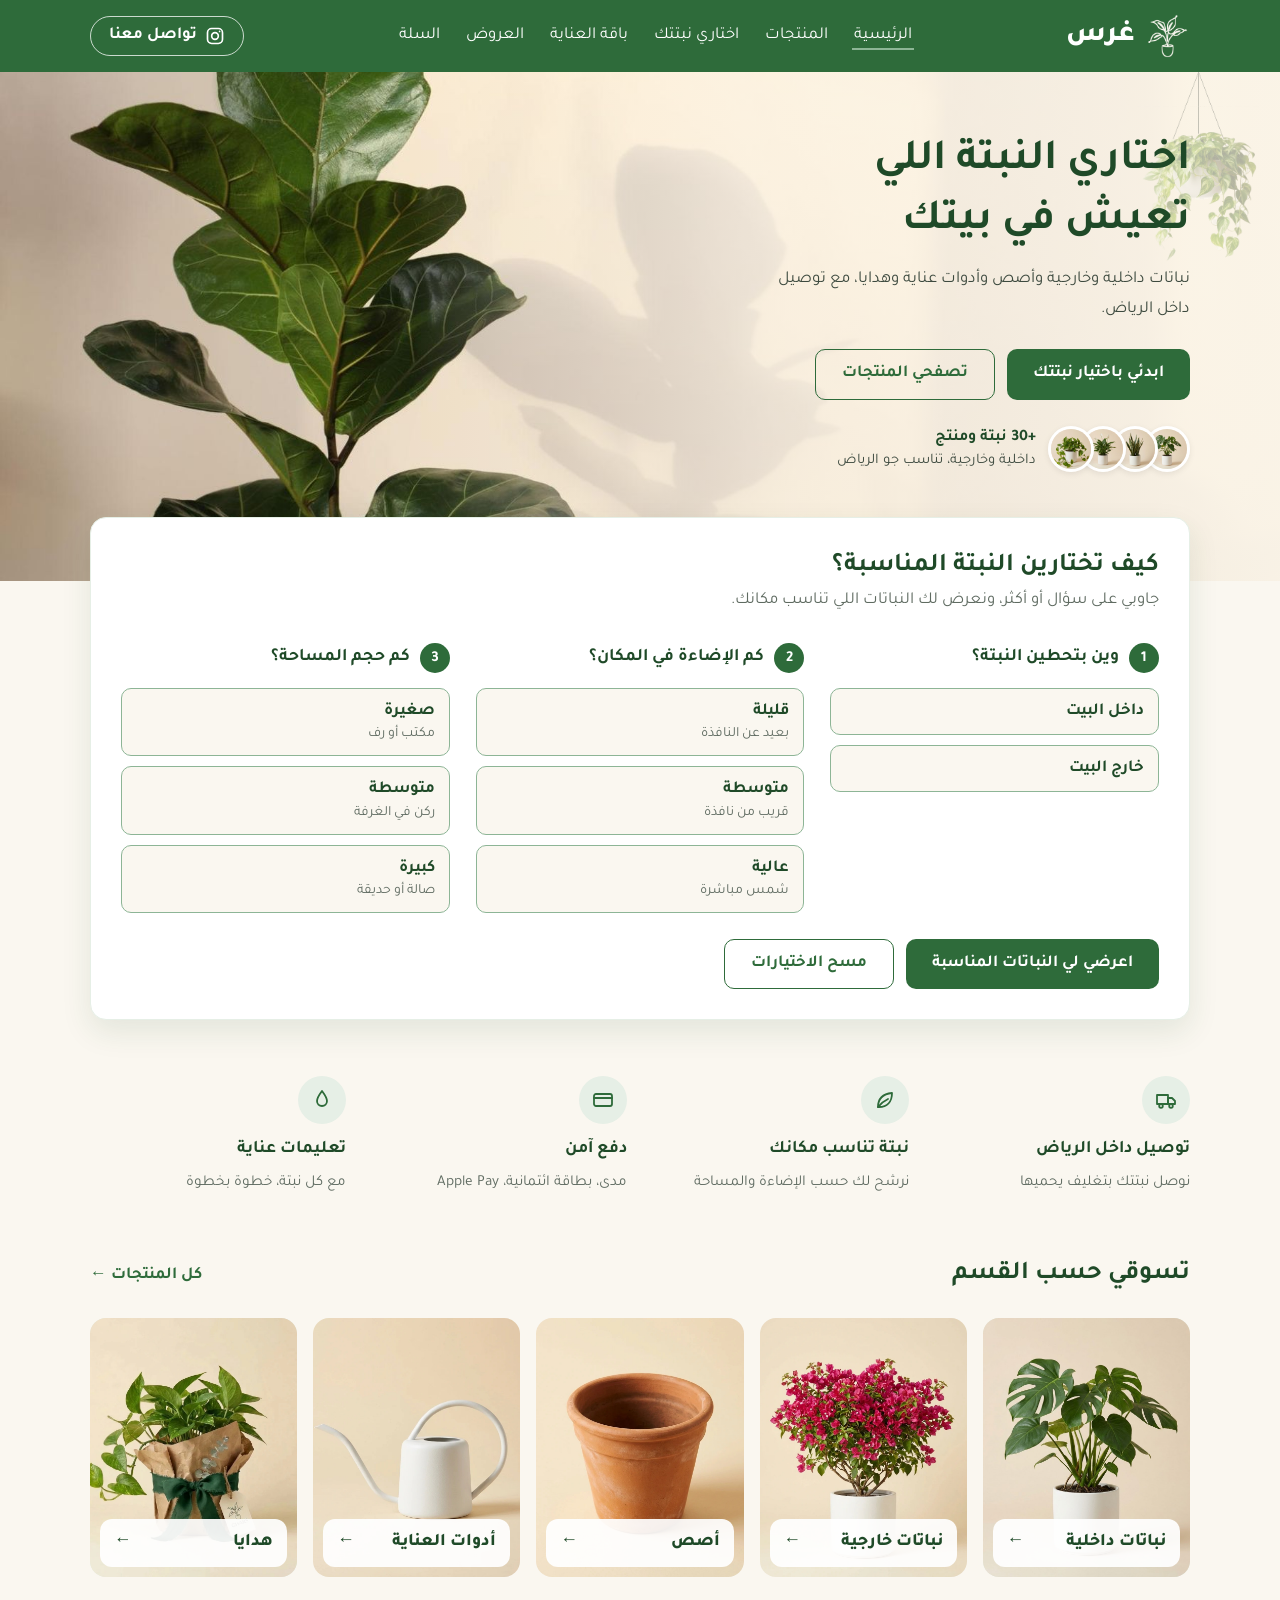
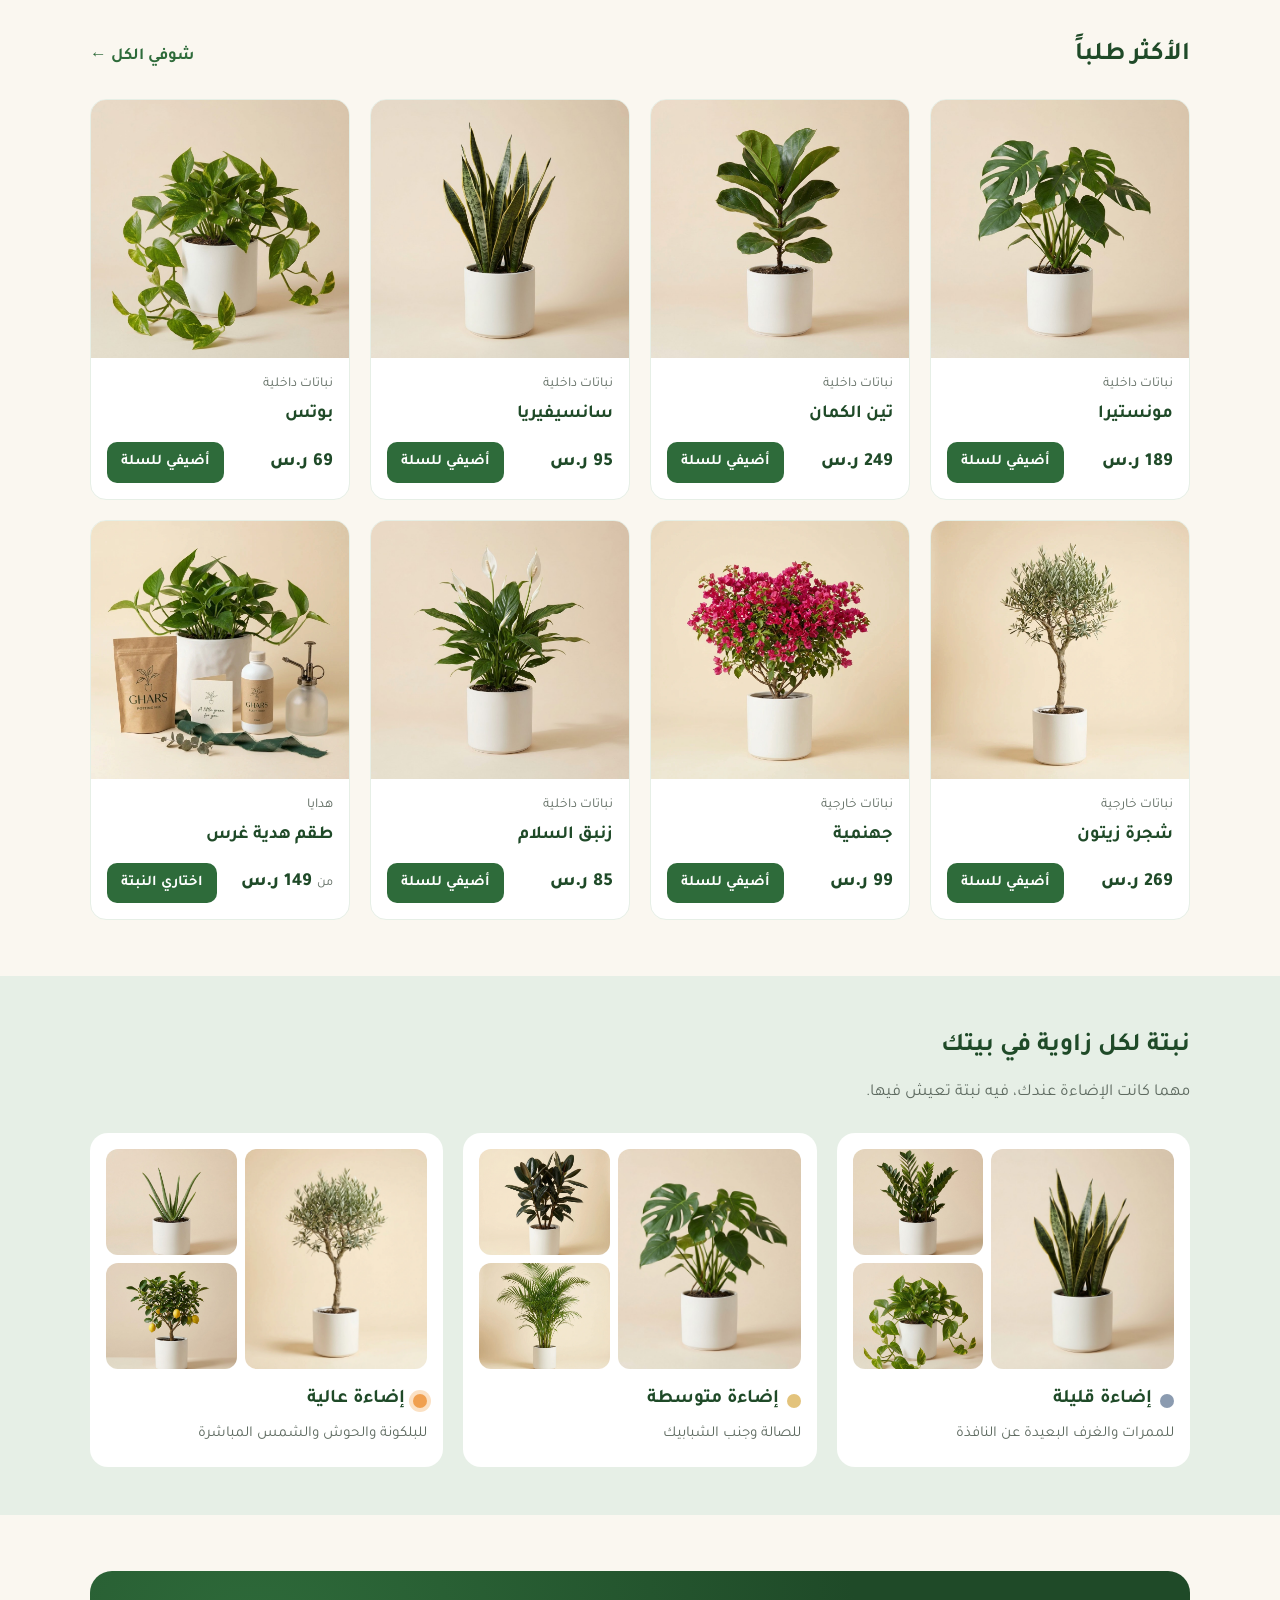
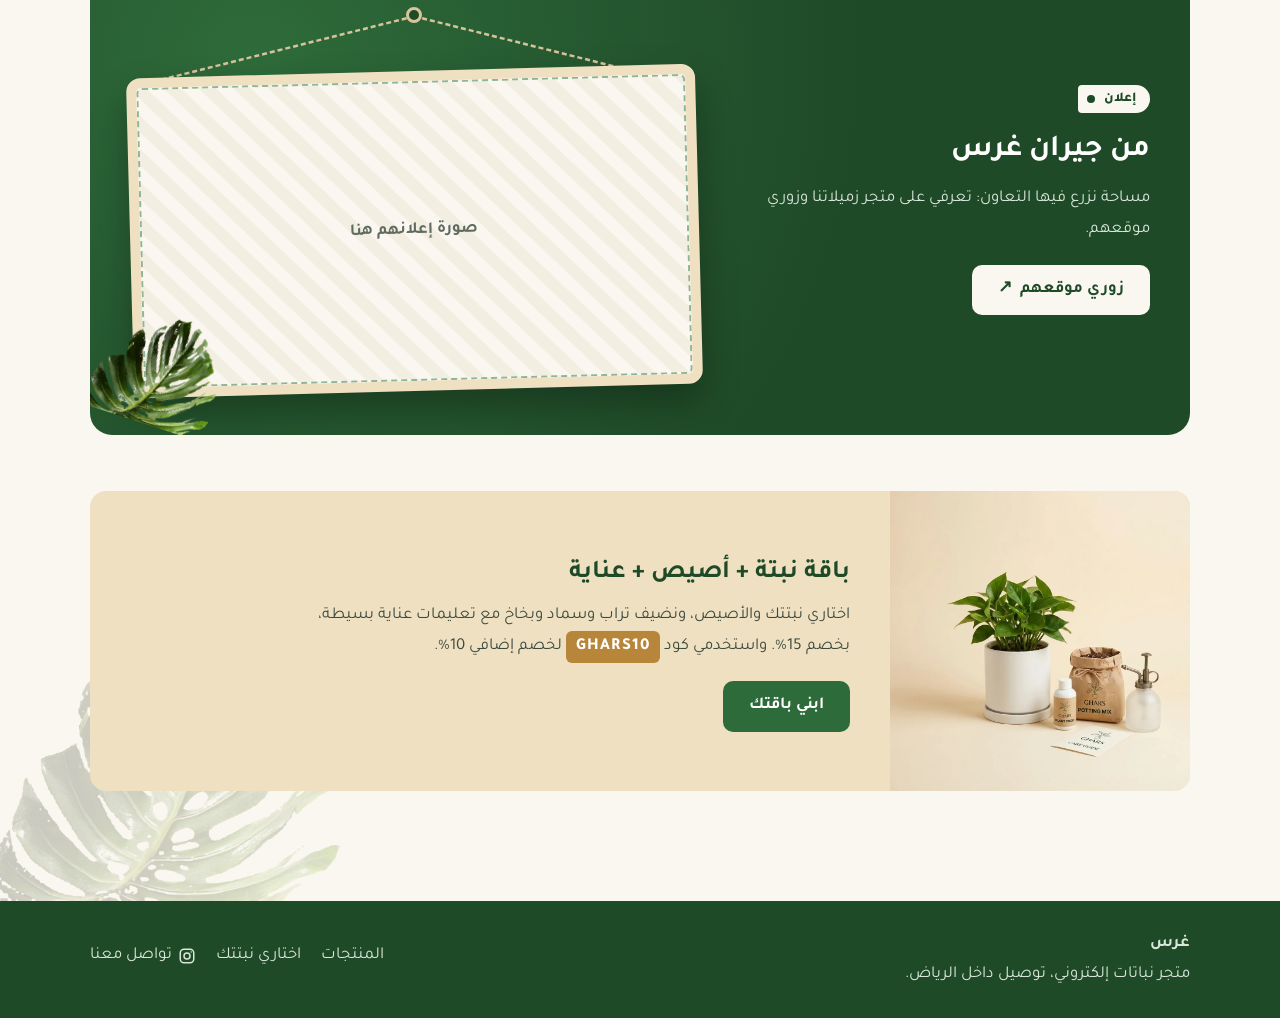
==== commit ba517df5: "update" ====
--- a/index.html
+++ b/index.html
@@ -8,7 +8,7 @@
   <link rel="preconnect" href="https://fonts.googleapis.com">
   <link rel="preconnect" href="https://fonts.gstatic.com" crossorigin>
   <link href="https://fonts.googleapis.com/css2?family=Tajawal:wght@400;500;700;800&display=swap" rel="stylesheet">
-  <link rel="stylesheet" href="css/style.css">
+  <link rel="stylesheet" href="css/style.css?v=4">
 </head>
 <body>
 
@@ -16,6 +16,7 @@
   <header class="navbar">
     <div class="container">
       <a href="index.html" class="logo"><img src="images/logo.png" alt=""><span>غرس</span></a>
+      <button type="button" class="menu-btn" aria-label="القائمة" aria-expanded="false"><span></span><span></span><span></span></button>
       <nav>
         <ul class="nav-links">
           <li><a href="index.html" class="active">الرئيسية</a></li>
@@ -33,6 +34,7 @@
   <main>
     <img class="leaf-corner" src="images/monstera-leaf.png" alt="">
     <section class="hero">
+      <img class="hang" src="images/pothos-hanging.png" alt="">
       <div class="container">
         <div class="hero-text">
           <h1>اختاري النبتة اللي تعيش في بيتك</h1>
@@ -196,8 +198,9 @@
     </div>
   </footer>
 
-  <script src="js/products-data.js"></script>
-  <script src="js/cart.js"></script>
-  <script src="js/home.js"></script>
+  <script src="js/products-data.js?v=4"></script>
+  <script src="js/cart.js?v=4"></script>
+  <script src="js/home.js?v=4"></script>
+  <script src="js/nav.js?v=4"></script>
 </body>
 </html>
--- a/css/style.css
+++ b/css/style.css
@@ -28,6 +28,7 @@
 .container { width: 92%; max-width: 1100px; margin-inline: auto; }
 
 .navbar { background: var(--green); color: #fff; }
+.menu-btn { display: none; }
 .navbar .container {
   display: flex; align-items: center; justify-content: space-between;
   flex-wrap: wrap; gap: 8px 24px; padding-block: 10px;
@@ -174,6 +175,7 @@
 .ad-label::after { content: ""; position: absolute; left: 9px; top: 50%; width: 8px; height: 8px; margin-top: -4px; border-radius: 50%; background: var(--green-dark); }
 .ad-btn { display: inline-flex; gap: 8px; align-items: center; }
 
+@supports not (aspect-ratio: 1) { .ad-board { height: 260px; } }
 .ad-frame { position: relative; display: block; padding-top: 64px; transform-origin: 50% 0; }
 .ropes { position: absolute; top: 6px; left: 0; width: 100%; height: 66px; overflow: visible; }
 .ropes path { fill: none; stroke: #d8c39c; stroke-width: 2.5; vector-effect: non-scaling-stroke; stroke-dasharray: 5 3; }
@@ -272,7 +274,7 @@
 }
 .product-card:hover { box-shadow: 0 12px 28px rgba(31, 74, 40, .12); transform: translateY(-3px); }
 .card-open { background: none; border: 0; padding: 0; font: inherit; color: inherit; cursor: pointer; text-align: inherit; }
-.product-card img { width: 100%; aspect-ratio: 1; object-fit: cover; background: #f3e6cf; }
+.product-card img { width: 100%; height: auto; aspect-ratio: 1; object-fit: cover; background: #f3e6cf; }
 .card-body { padding: 14px 16px 16px; display: flex; flex-direction: column; gap: 6px; flex: 1; }
 .card-cat { color: var(--muted); font-size: .85rem; }
 .card-body h3 { font-size: 1.15rem; line-height: 1.4; color: var(--green-dark); }
@@ -283,6 +285,36 @@
 .tag-light-medium { background: #f6ecd6; color: #7a5a1f; }
 .tag-light-high { background: #fbe1c4; color: #8a4b12; }
 .card-foot { display: flex; justify-content: space-between; align-items: center; gap: 8px; margin-top: auto; padding-top: 8px; }
+.price small { font-size: .8rem; font-weight: 400; color: var(--muted); }
+.gift-pick[hidden] { display: none; }
+.pick-grid.gift-grid { grid-template-columns: repeat(auto-fill, minmax(78px, 1fr)); gap: 6px; padding: 2px; margin-top: 4px; }
+.gift-grid .pick > span { padding: 4px 4px 6px; }
+.gift-grid .pick strong { font-size: .78rem; }
+.gift-grid .pick small { font-size: .72rem; }
+.gift-grid .pick input:checked + span::after { width: 20px; height: 20px; font-size: .7rem; }
+.card-msg[hidden] { display: none; }
+.card-msg h3 small { font-weight: 400; color: var(--muted); font-size: .85rem; }
+.msg-fields { display: grid; grid-template-columns: 1fr 1fr; gap: 8px; margin-top: 6px; }
+.card-msg label { display: grid; gap: 2px; font-size: .88rem; font-weight: 700; color: var(--green-dark); }
+.msg-text { margin-top: 8px; }
+.card-msg input, .card-msg textarea {
+  font: inherit; font-weight: 400; color: var(--text); background: var(--offwhite);
+  border: 1.5px solid var(--green-light); border-radius: var(--radius); padding: 6px 10px; width: 100%; resize: vertical;
+}
+.card-msg input:focus, .card-msg textarea:focus { outline: 3px solid var(--accent); outline-offset: 1px; }
+.msg-count { display: block; text-align: left; font-size: .78rem; color: var(--muted); }
+.msg-preview {
+  position: relative; margin-top: 8px; padding: 18px 20px 16px; text-align: center;
+  background: #fffdf8; border: 1px solid #eadfc8; border-radius: 6px;
+  box-shadow: 0 8px 18px rgba(31, 74, 40, .1); transform: rotate(-1deg);
+}
+.msg-preview::before { content: ""; position: absolute; inset: 6px; border: 1px solid var(--green-pale); border-radius: 3px; pointer-events: none; }
+.msg-preview img { width: 34px; margin: 0 auto 4px; filter: brightness(0) saturate(100%) invert(30%) sepia(30%) saturate(700%) hue-rotate(80deg); }
+.pv-to, .pv-from { font-size: .85rem; color: var(--muted); }
+.pv-to { text-align: right; }
+.pv-from { text-align: left; }
+.pv-text { font-size: 1.05rem; font-weight: 700; color: var(--green-dark); margin: 6px 0; line-height: 1.7; overflow-wrap: anywhere; }
+.gift-note { font-size: .85rem; color: var(--muted); margin-top: 6px; }
 .price { color: var(--green-dark); font-size: 1.15rem; font-weight: 800; white-space: nowrap; }
 
 .empty { text-align: center; background: #fff; border: 1.5px dashed var(--green-light); border-radius: 16px; padding: 40px 20px; }
@@ -302,6 +334,9 @@
 }
 .pd { display: grid; grid-template-columns: 1fr 1fr; }
 .pd-img { width: 100%; height: 100%; object-fit: cover; background: #f3e6cf; min-height: 320px; }
+@media (min-width: 681px) {
+  .pd:has(.gift-pick:not([hidden])) .pd-img { position: sticky; top: 0; height: auto; min-height: 0; aspect-ratio: 1; align-self: start; }
+}
 .pd-info { padding: 28px 28px 24px; display: flex; flex-direction: column; gap: 8px; }
 .badge { align-self: flex-start; background: var(--green-pale); color: var(--green); border-radius: 999px; padding: 0 12px; font-size: .85rem; font-weight: 700; }
 .pd-info h2 { font-size: 1.8rem; line-height: 1.4; color: var(--green-dark); }
@@ -422,7 +457,7 @@
   display: flex; flex-direction: column; align-items: center; text-align: center; height: 100%;
   border: 1.5px solid var(--green-pale); border-radius: 12px; padding: 6px 6px 8px; background: var(--offwhite);
 }
-.pick img { width: 100%; aspect-ratio: 1; object-fit: cover; border-radius: 8px; margin-bottom: 4px; }
+.pick img { width: 100%; height: auto; aspect-ratio: 1; object-fit: cover; border-radius: 8px; margin-bottom: 4px; }
 .pick strong { font-size: .88rem; line-height: 1.4; color: var(--green-dark); }
 .pick small { font-size: .8rem; color: var(--muted); }
 .pick:hover input:not(:checked) + span { background: var(--green-pale); }
@@ -475,6 +510,22 @@
   .hang { opacity: .3; }
 }
 @media (max-width: 700px) {
+  .navbar .container { padding-block: 8px; }
+  .logo { font-size: 1.5rem; }
+  .logo img { height: 40px; }
+  .menu-btn {
+    display: flex; flex-direction: column; justify-content: center; gap: 5px; width: 44px; height: 44px; padding: 10px;
+    background: none; border: 1.5px solid rgba(255, 255, 255, .6); border-radius: 10px; cursor: pointer;
+  }
+  .menu-btn span { display: block; height: 2px; background: #fff; border-radius: 2px; transition: transform .2s, opacity .2s; }
+  .navbar.open .menu-btn span:nth-child(1) { transform: translateY(7px) rotate(45deg); }
+  .navbar.open .menu-btn span:nth-child(2) { opacity: 0; }
+  .navbar.open .menu-btn span:nth-child(3) { transform: translateY(-7px) rotate(-45deg); }
+  .navbar nav, .navbar .contact-btn { display: none; }
+  .navbar.open nav { display: block; width: 100%; order: 3; }
+  .navbar.open .contact-btn { display: flex; order: 4; justify-content: center; width: 100%; margin-bottom: 8px; }
+  .navbar.open .nav-links { flex-direction: column; gap: 0; }
+  .navbar.open .nav-links a { display: block; padding: 10px 4px; border-bottom: 1px solid rgba(255, 255, 255, .15); }
   .hang { display: none; }
   .leaf-corner { width: 200px; }
 }
@@ -484,17 +535,23 @@
   .categories { grid-template-columns: repeat(3, 1fr); }
   .home-grid { grid-template-columns: repeat(2, 1fr); }
   .light-cards { grid-template-columns: 1fr; max-width: 520px; }
-  .ad-spot { grid-template-columns: 1fr; padding: 30px 24px 40px; }
+  .ad-spot { grid-template-columns: minmax(0, 1fr); padding: 30px 24px 40px; }
   .kit-banner { grid-template-columns: 1fr; }
   .kit-banner > img { aspect-ratio: 16 / 9; height: auto; }
 }
 @media (max-width: 600px) {
+  .hero { min-height: 0; }
   .hero h1 { font-size: 2rem; }
+  .hero-actions .btn { flex: 1 1 100%; }
+  .quiz { padding: 22px 18px; }
   .hero::before { background: rgba(250, 244, 232, .82); }
 }
 @media (max-width: 480px) {
-  .why { grid-template-columns: 1fr; }
+  .why { grid-template-columns: repeat(2, 1fr); gap: 18px 14px; }
+  .why span { font-size: .85rem; }
   .categories { grid-template-columns: repeat(2, 1fr); gap: 10px; }
+  .category:last-child { grid-column: 1 / -1; }
+  .category:last-child img { aspect-ratio: 2 / 1; }
   .category { font-size: .95rem; }
   .category span { padding: 6px 10px; }
   .kit-text { padding: 24px 20px; }
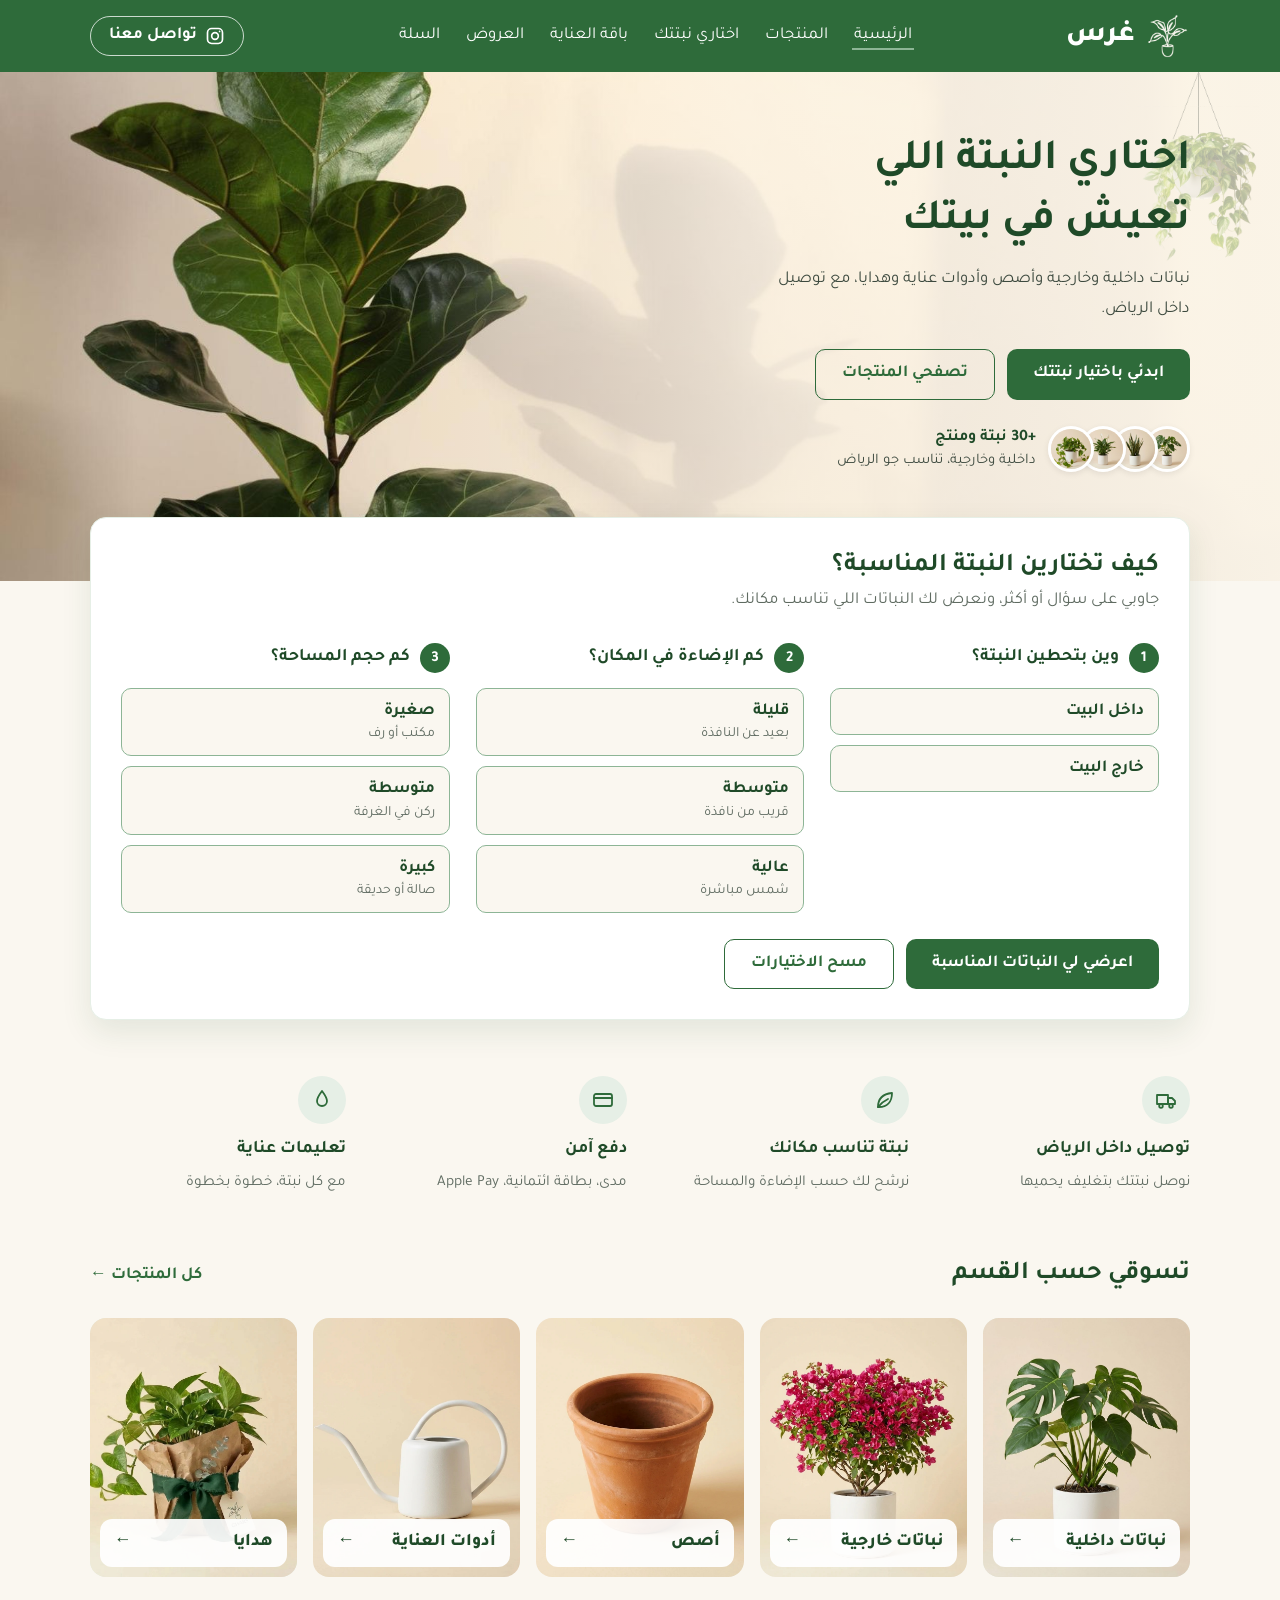
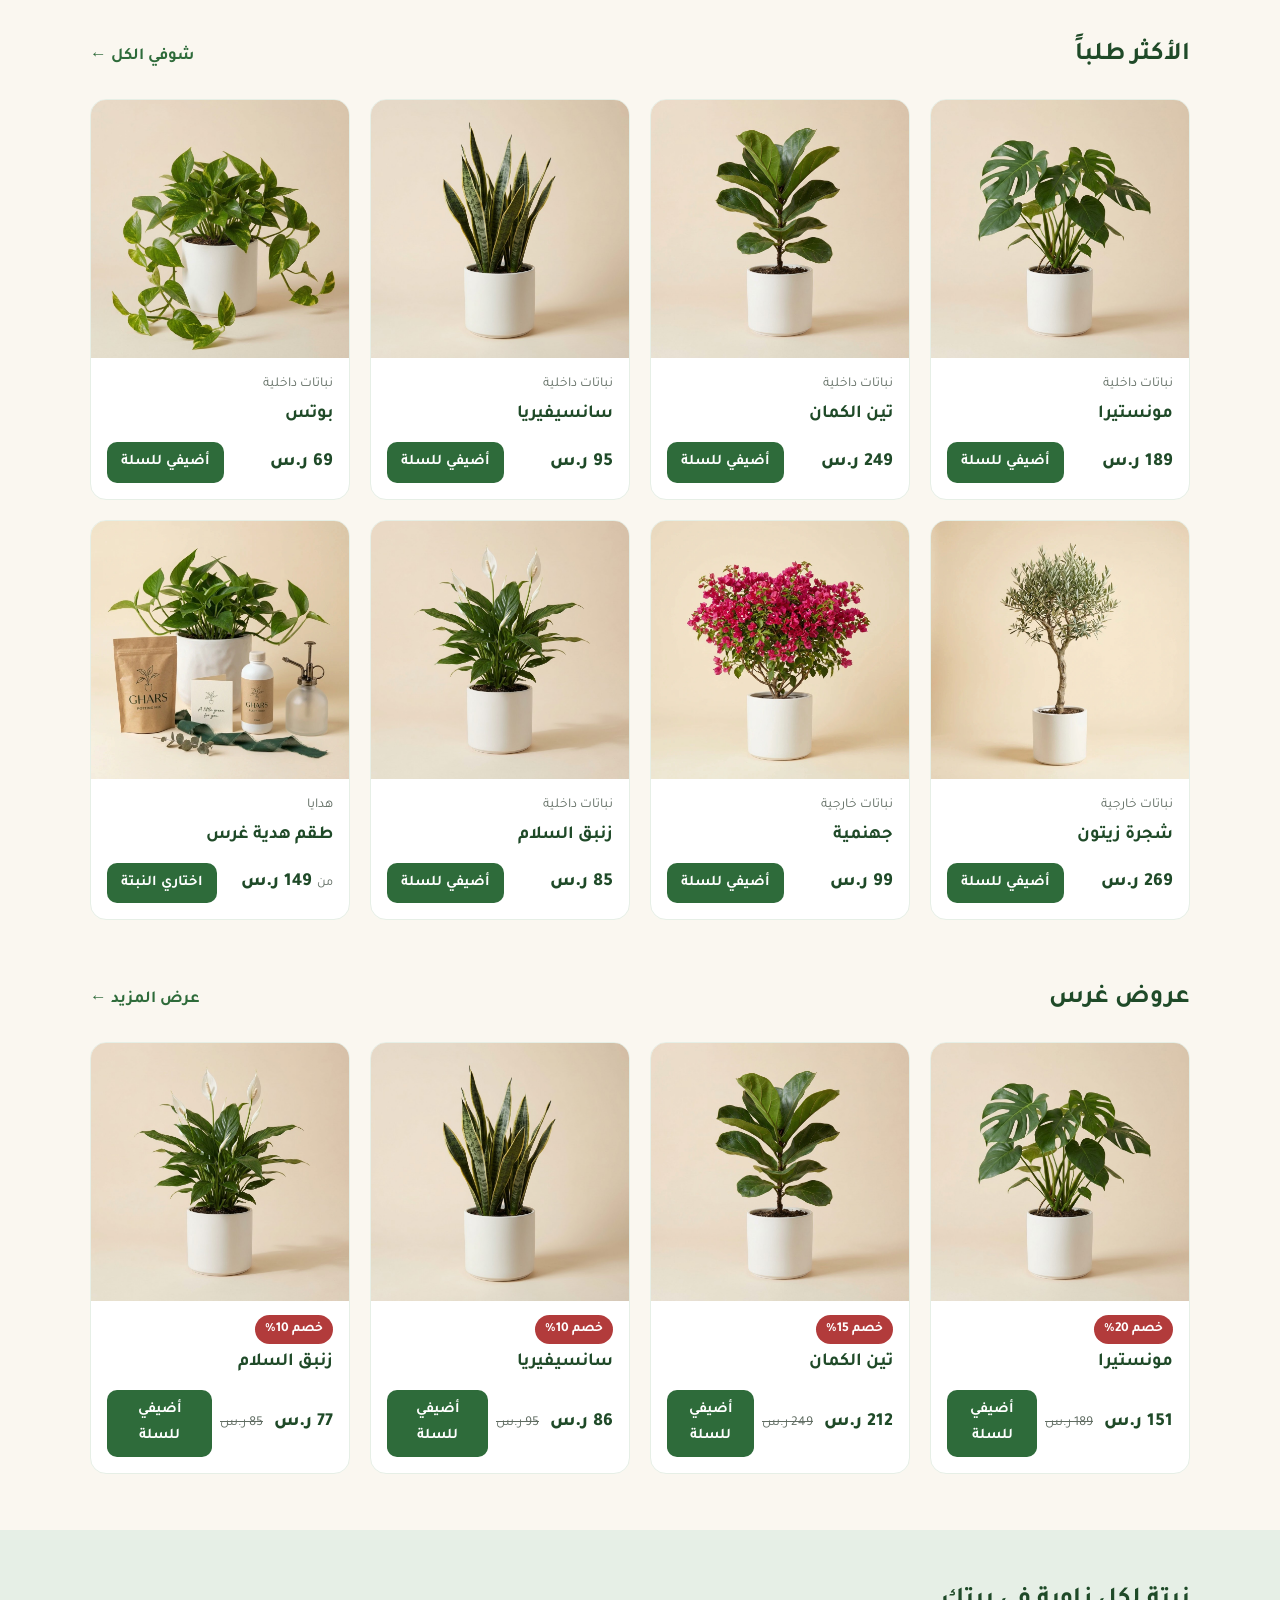
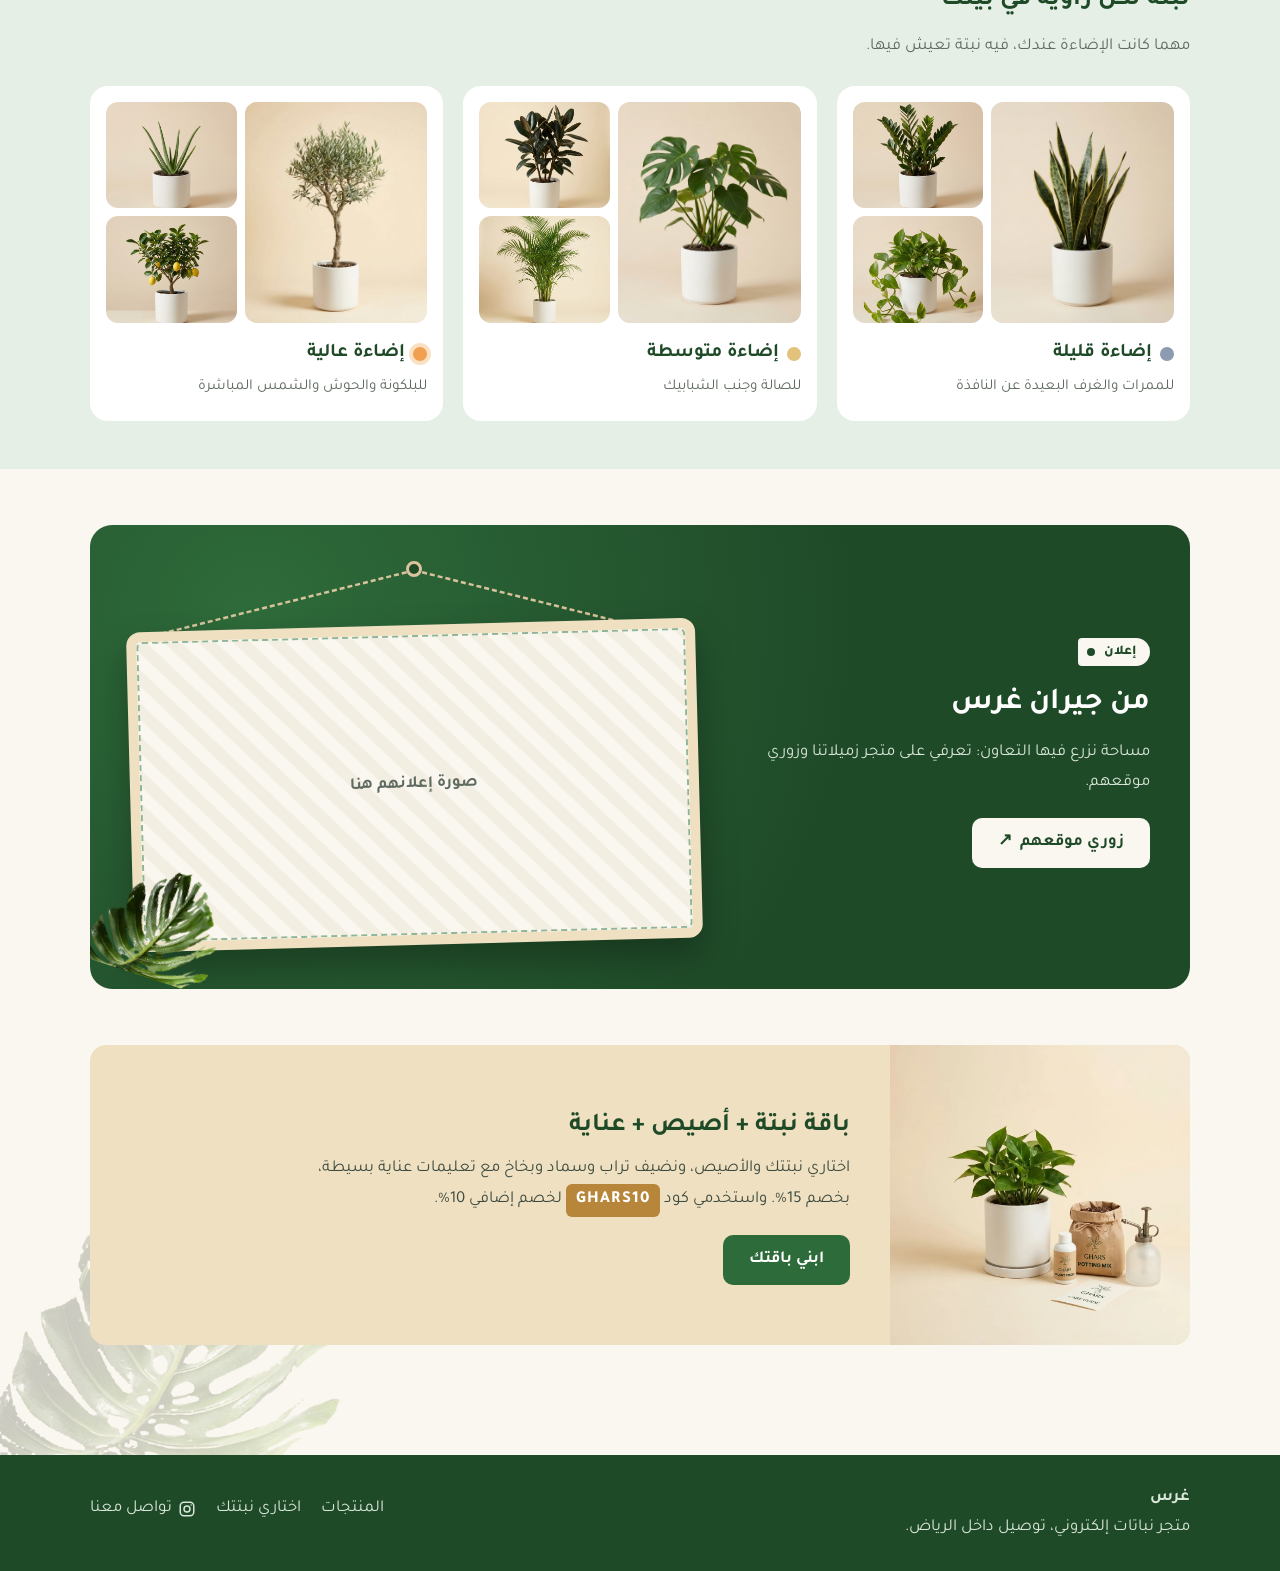
==== commit 4761a0ee: "Add offers page and offers section on home" ====
--- a/index.html
+++ b/index.html
@@ -117,6 +117,14 @@
       <div class="product-grid home-grid" id="bestSellers"></div>
     </section>
 
+    <section class="section container">
+      <div class="section-head">
+        <h2>عروض غرس</h2>
+        <a href="pages/offers.html" class="see-all">عرض المزيد &larr;</a>
+      </div>
+      <div class="sale-grid" id="saleGrid"></div>
+    </section>
+
     <section class="section light-band">
       <div class="container">
         <h2>نبتة لكل زاوية في بيتك</h2>
@@ -202,5 +210,6 @@
   <script src="js/cart.js?v=4"></script>
   <script src="js/home.js?v=4"></script>
   <script src="js/nav.js?v=4"></script>
+  <script src="js/offers.js"></script>
 </body>
 </html>
--- a/css/style.css
+++ b/css/style.css
@@ -557,3 +557,62 @@
   .kit-text { padding: 24px 20px; }
   .ad-leaf { width: 90px; }
 }
+
+.offers-grid{
+  display: grid;
+  grid-template-columns: repeat(auto-fill, minmax(260px,1fr));
+  gap: 20px;
+  margin-top: 20px;
+}
+.offers-card{
+  background: #fff;
+  border: 1px solid var(--green-pale);
+  border-radius: 16px;
+  padding: 24px;
+  display: flex;
+  flex-direction: column;
+  gap: 8px;
+}
+.offers-card h3 {font-size: 1.6rem; color: var(--green-dark);}
+.offers-code{
+  border: 2px dashed var(--accent);
+  color: var(--accent);
+  font-weight: 800;
+  letter-spacing: 2px;
+  text-align: center;
+  padding: 8px;
+  border-radius: 10px;
+  direction: ltr;
+  margin-top: auto;
+}
+button.offers-code{
+  background: none;
+  font-family: inherit;
+  font-size: 1rem;
+  cursor: pointer;
+  width: 100%;
+}
+button.offers-code:hover {background: #fbf3e4;}
+
+.sale-grid{
+  display: grid;
+  grid-template-columns: repeat(auto-fill,minmax(220px,1fr));
+  gap: 20px;
+  margin-top: 20px;
+}
+.sale-badge{
+  align-self: flex-start;
+  background: #b23b3b;
+  color: #fff;
+  font-size: .85rem;
+  font-weight: 700;
+  padding: 2px 10px;
+  border-radius: 999px;
+}
+.price del{
+  color: var(--muted);
+  font-weight: 400;
+  font-size: .85rem;
+  margin-inline-start: 6px;
+}
+.sale-grid .card-floot{ flex-direction: column; align-items: stretch;}
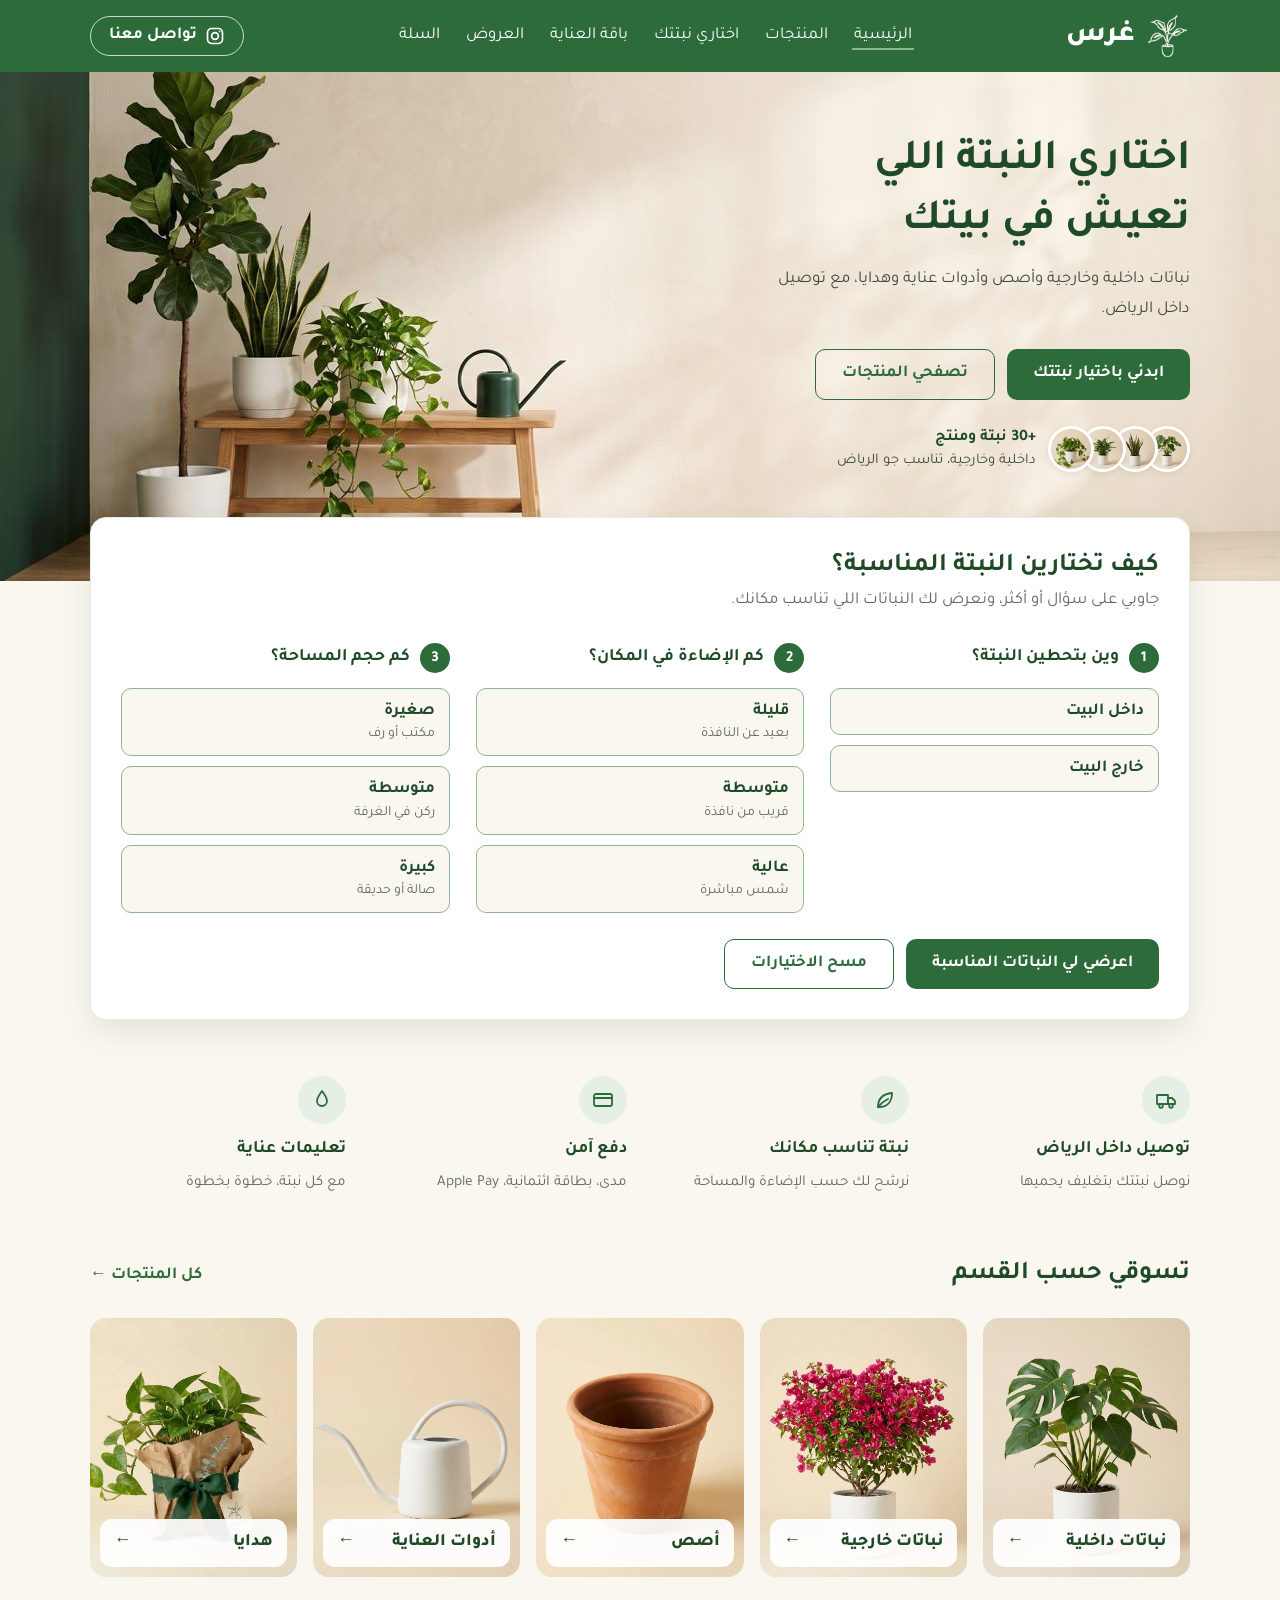
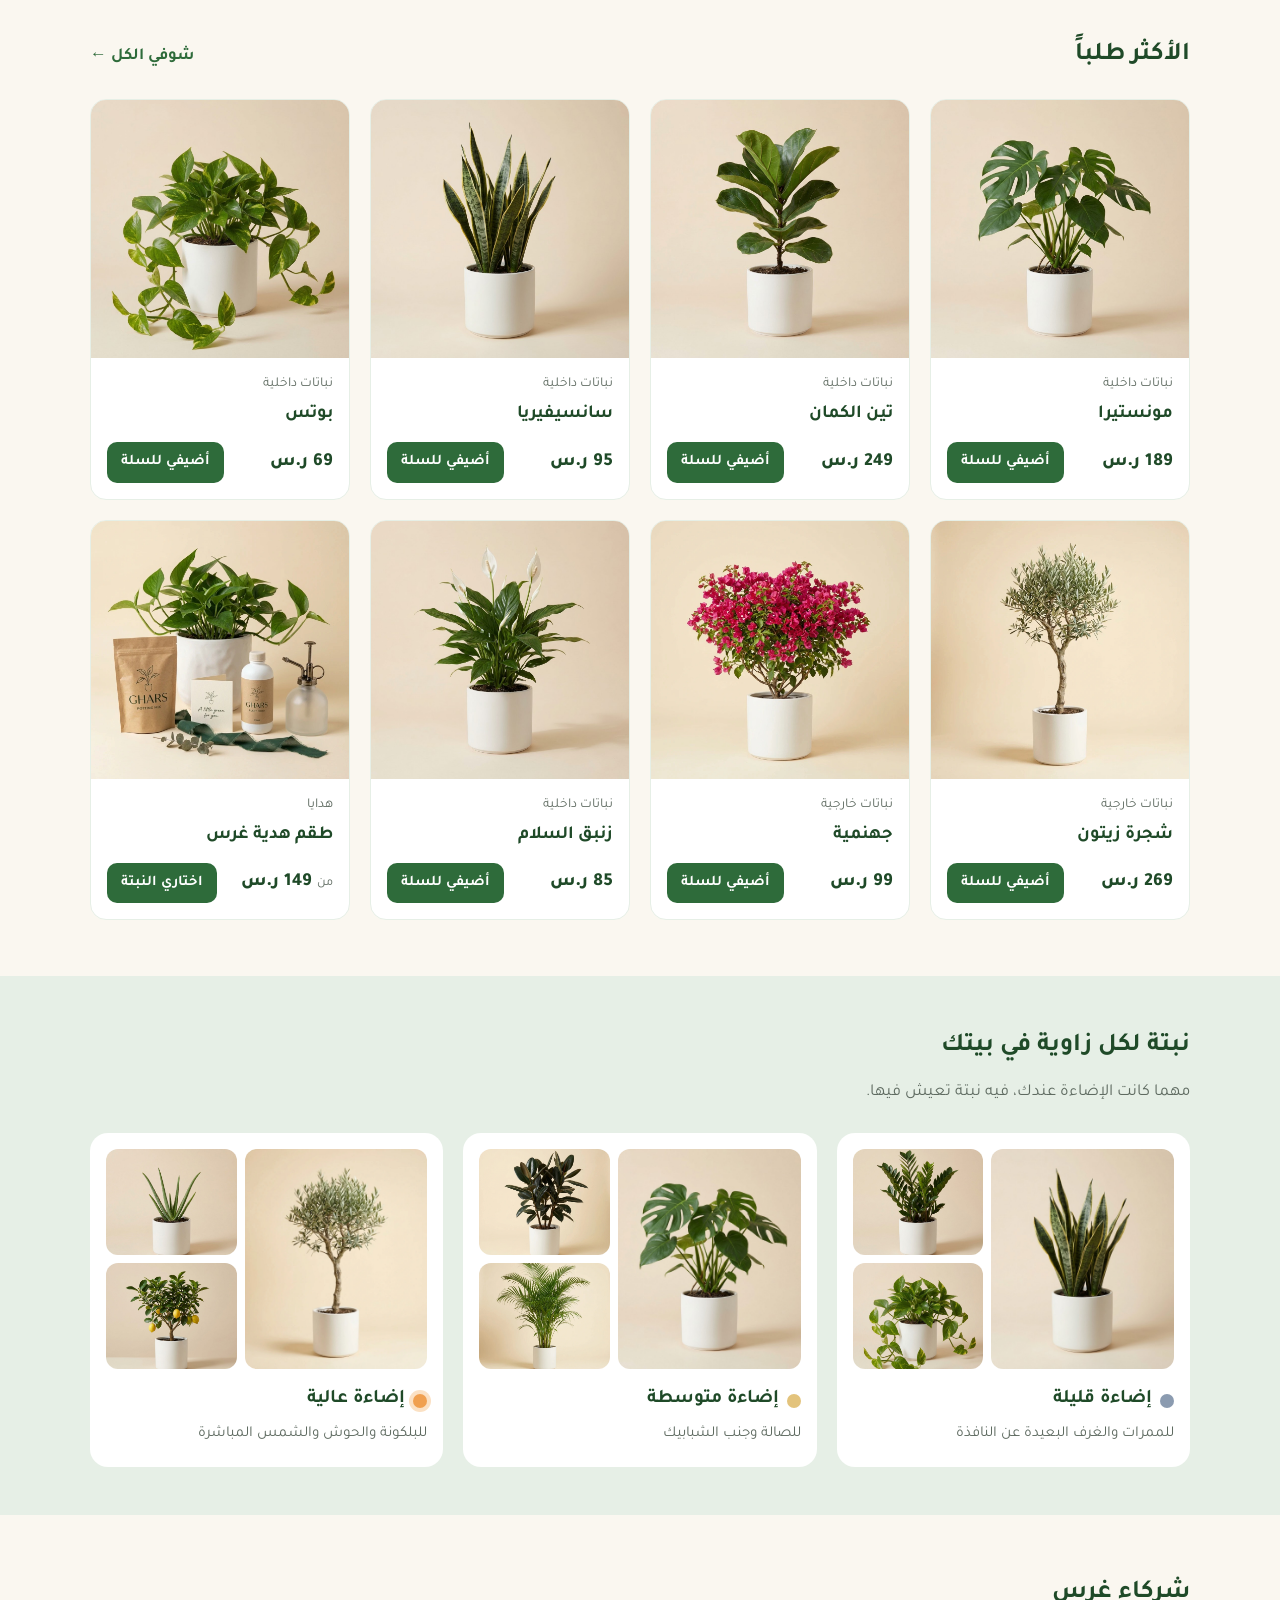
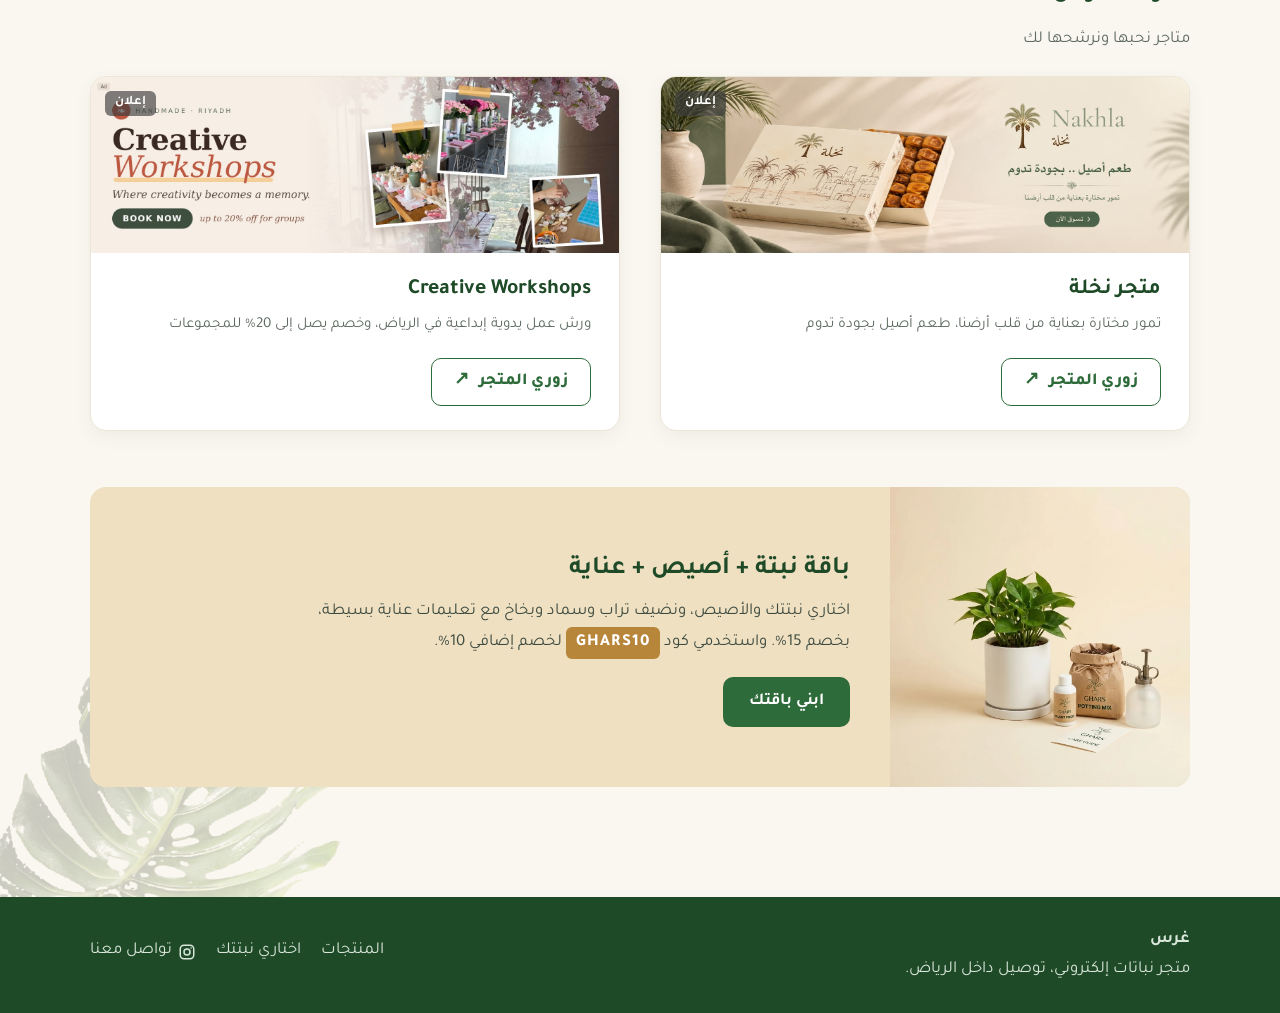
==== commit 368d509a: "added adds partners and changed the background" ====
--- a/index.html
+++ b/index.html
@@ -8,7 +8,7 @@
   <link rel="preconnect" href="https://fonts.googleapis.com">
   <link rel="preconnect" href="https://fonts.gstatic.com" crossorigin>
   <link href="https://fonts.googleapis.com/css2?family=Tajawal:wght@400;500;700;800&display=swap" rel="stylesheet">
-  <link rel="stylesheet" href="css/style.css?v=4">
+  <link rel="stylesheet" href="css/style.css?v=10">
 </head>
 <body>
 
@@ -117,14 +117,6 @@
       <div class="product-grid home-grid" id="bestSellers"></div>
     </section>
 
-    <section class="section container">
-      <div class="section-head">
-        <h2>عروض غرس</h2>
-        <a href="pages/offers.html" class="see-all">عرض المزيد &larr;</a>
-      </div>
-      <div class="sale-grid" id="saleGrid"></div>
-    </section>
-
     <section class="section light-band">
       <div class="container">
         <h2>نبتة لكل زاوية في بيتك</h2>
@@ -161,22 +153,32 @@
       </div>
     </section>
 
-    <section class="section container" aria-labelledby="adTitle">
-      <div class="ad-spot">
-        <div class="ad-text">
-          <span class="ad-label">إعلان</span>
-          <h2 id="adTitle">من جيران غرس</h2>
-          <p>مساحة نزرع فيها التعاون: تعرفي على متجر زميلاتنا وزوري موقعهم.</p>
-          <a class="btn btn-light ad-btn" href="#" target="_blank" rel="noopener">زوري موقعهم <span aria-hidden="true">&#8599;</span></a>
-        </div>
-        <a class="ad-frame" href="#" target="_blank" rel="noopener" aria-label="زوري موقع زميلاتنا">
-          <svg class="ropes" viewBox="0 0 100 40" preserveAspectRatio="none" aria-hidden="true"><path d="M50 2 L6 40 M50 2 L94 40"/></svg>
-          <span class="hook" aria-hidden="true"></span>
-          <span class="ad-board">
-            <span class="ad-placeholder">صورة إعلانهم هنا</span>
-          </span>
-          <img class="ad-leaf" src="images/monstera-leaf.png" alt="" aria-hidden="true">
-        </a>
+    <section class="section container" aria-labelledby="jeeranTitle">
+      <h2 id="jeeranTitle">شركاء غرس</h2>
+      <p class="section-note">متاجر نحبها ونرشحها لك</p>
+      <div class="jeeran-grid">
+        <article class="jeeran-card">
+          <a class="jeeran-img" href="http://6af2cb9649b2f.site123.me/" target="_blank" rel="noopener" tabindex="-1" aria-hidden="true">
+            <img src="images/jeeran/nakhla.jpg" alt="" loading="lazy" width="1600" height="533">
+            <span class="jeeran-tag">إعلان</span>
+          </a>
+          <div class="jeeran-body">
+            <h3>متجر نخلة</h3>
+            <p>تمور مختارة بعناية من قلب أرضنا، طعم أصيل بجودة تدوم</p>
+            <a class="jeeran-btn" href="http://6af2cb9649b2f.site123.me/" target="_blank" rel="noopener">زوري المتجر <span aria-hidden="true">&#8599;</span></a>
+          </div>
+        </article>
+        <article class="jeeran-card">
+          <a class="jeeran-img" href="https://jana441.github.io/creativeWorkshops.sa/" target="_blank" rel="noopener" tabindex="-1" aria-hidden="true">
+            <img src="images/jeeran/creative-workshops.jpg" alt="" loading="lazy" width="1500" height="500">
+            <span class="jeeran-tag">إعلان</span>
+          </a>
+          <div class="jeeran-body">
+            <h3>Creative Workshops</h3>
+            <p>ورش عمل يدوية إبداعية في الرياض، وخصم يصل إلى 20% للمجموعات</p>
+            <a class="jeeran-btn" href="https://jana441.github.io/creativeWorkshops.sa/" target="_blank" rel="noopener">زوري المتجر <span aria-hidden="true">&#8599;</span></a>
+          </div>
+        </article>
       </div>
     </section>
 
@@ -206,10 +208,9 @@
     </div>
   </footer>
 
-  <script src="js/products-data.js?v=4"></script>
-  <script src="js/cart.js?v=4"></script>
-  <script src="js/home.js?v=4"></script>
-  <script src="js/nav.js?v=4"></script>
-  <script src="js/offers.js"></script>
+  <script src="js/products-data.js?v=10"></script>
+  <script src="js/cart.js?v=10"></script>
+  <script src="js/home.js?v=10"></script>
+  <script src="js/nav.js?v=10"></script>
 </body>
 </html>
--- a/css/style.css
+++ b/css/style.css
@@ -59,11 +59,11 @@
 
 .hero {
   position: relative; display: flex; min-height: 480px; overflow: hidden;
-  background: #f3e6cf url(../images/hero-leaf.jpg) center / cover no-repeat;
+  background: #efe6d6 url(../images/hero-plants.jpg) left bottom / cover no-repeat;
 }
 .hero::before {
   content: ""; position: absolute; top: 0; right: 0; bottom: 0; left: 0;
-  background: linear-gradient(to left, rgba(250, 244, 232, .94) 0%, rgba(250, 244, 232, .6) 42%, rgba(250, 244, 232, 0) 68%);
+  background: linear-gradient(to left, rgba(250, 244, 232, .7) 0%, rgba(250, 244, 232, .35) 40%, rgba(250, 244, 232, 0) 60%);
 }
 .hero .container { position: relative; display: flex; align-items: center; padding-block: 60px 96px; }
 .hero-text { max-width: 28rem; }
@@ -161,40 +161,30 @@
 .light-high strong::before { background: #f0a050; box-shadow: 0 0 0 4px #fbe1c4; }
 .light-card span { color: var(--muted); font-size: .95rem; }
 
-.ad-spot {
-  position: relative; display: grid; grid-template-columns: 1fr 1.35fr; gap: 30px; align-items: center;
-  background: radial-gradient(circle at 15% 20%, #2e6b3a 0%, var(--green-dark) 60%);
-  border-radius: 22px; padding: 36px 40px 44px; color: #fff; overflow: hidden;
-}
-.ad-text h2 { color: #fff; font-size: 1.9rem; margin: 10px 0 6px; }
-.ad-text p { color: #d9e6da; margin-bottom: 20px; }
-.ad-label {
-  position: relative; display: inline-block; background: var(--offwhite); color: var(--green-dark);
-  font-weight: 800; font-size: .85rem; padding: 2px 14px 2px 26px; border-radius: 4px 14px 14px 4px;
-}
-.ad-label::after { content: ""; position: absolute; left: 9px; top: 50%; width: 8px; height: 8px; margin-top: -4px; border-radius: 50%; background: var(--green-dark); }
-.ad-btn { display: inline-flex; gap: 8px; align-items: center; }
-
-@supports not (aspect-ratio: 1) { .ad-board { height: 260px; } }
-.ad-frame { position: relative; display: block; padding-top: 64px; transform-origin: 50% 0; }
-.ropes { position: absolute; top: 6px; left: 0; width: 100%; height: 66px; overflow: visible; }
-.ropes path { fill: none; stroke: #d8c39c; stroke-width: 2.5; vector-effect: non-scaling-stroke; stroke-dasharray: 5 3; }
-.hook { position: absolute; top: 0; left: 50%; width: 16px; height: 16px; margin-left: -8px; border-radius: 50%; border: 3px solid #d8c39c; background: var(--green-dark); }
-.ad-board {
-  position: relative; z-index: 1; display: block; aspect-ratio: 16 / 9; overflow: hidden;
-  background: var(--offwhite); border: 10px solid #efe0c2; border-radius: 14px;
-  box-shadow: 0 18px 36px rgba(0, 0, 0, .3), inset 0 0 0 1px rgba(0, 0, 0, .05);
-  transform: rotate(-1.5deg); transition: transform .4s;
-}
-.ad-board img { width: 100%; height: 100%; object-fit: cover; }
-.ad-placeholder {
-  display: flex; height: 100%; align-items: center; justify-content: center; color: var(--muted); font-weight: 700;
-  border: 2px dashed var(--green-light); border-radius: 6px; margin: 0; background: repeating-linear-gradient(45deg, #faf7f0 0 12px, #f3eee2 12px 24px);
-}
-.ad-leaf { position: absolute; z-index: 2; width: 130px; left: -38px; bottom: -34px; transform: rotate(18deg); pointer-events: none; }
-.ad-frame:hover .ad-board, .ad-frame:focus-visible .ad-board { transform: rotate(0deg); }
-.ad-frame:hover { animation: swing 1.2s ease-in-out; }
-@keyframes swing { 25% { transform: rotate(1.2deg); } 60% { transform: rotate(-.8deg); } 100% { transform: rotate(0); } }
+.jeeran-grid { display: grid; grid-template-columns: repeat(2, 1fr); gap: 40px; }
+.jeeran-card {
+  display: flex; flex-direction: column; background: #fff; border: 1px solid #ece6d8;
+  border-radius: 16px; overflow: hidden; box-shadow: 0 6px 18px rgba(31, 74, 40, .06);
+  transition: transform .2s, box-shadow .2s;
+}
+.jeeran-card:hover { transform: translateY(-4px); box-shadow: 0 14px 30px rgba(31, 74, 40, .12); }
+.jeeran-img { position: relative; display: block; overflow: hidden; }
+.jeeran-img img { width: 100%; height: auto; aspect-ratio: 3 / 1; object-fit: cover; transition: transform .4s; }
+.jeeran-card:hover .jeeran-img img { transform: scale(1.03); }
+.jeeran-tag {
+  position: absolute; top: 14px; left: 14px; background: rgba(60, 60, 60, .65); color: #fff;
+  font-size: .82rem; font-weight: 700; padding: 0 10px; border-radius: 6px; line-height: 1.9;
+}
+.jeeran-body { flex: 1; display: flex; flex-direction: column; align-items: flex-start; gap: 6px; padding: 22px 28px 24px; }
+.jeeran-body h3 { color: var(--green-dark); font-size: 1.35rem; line-height: 1.4; }
+.jeeran-body p { color: var(--muted); font-size: .95rem; margin-bottom: 14px; }
+.jeeran-btn {
+  display: inline-flex; align-items: center; gap: 10px; margin-top: auto;
+  border: 1.5px solid var(--green); color: var(--green); border-radius: 10px;
+  padding: 7px 22px; font-weight: 800;
+}
+.jeeran-btn span { font-size: 1.1rem; }
+.jeeran-btn:hover { background: var(--green); color: #fff; }
 
 .kit-banner {
   display: grid; grid-template-columns: 300px 1fr; align-items: center; gap: 0;
@@ -506,8 +496,8 @@
   .care-steps { grid-template-columns: 1fr; }
 }
 
-@media (max-width: 1330px) {
-  .hang { opacity: .3; }
+@media (max-width: 1500px) {
+  .hang { display: none; }
 }
 @media (max-width: 700px) {
   .navbar .container { padding-block: 8px; }
@@ -535,7 +525,7 @@
   .categories { grid-template-columns: repeat(3, 1fr); }
   .home-grid { grid-template-columns: repeat(2, 1fr); }
   .light-cards { grid-template-columns: 1fr; max-width: 520px; }
-  .ad-spot { grid-template-columns: minmax(0, 1fr); padding: 30px 24px 40px; }
+  .jeeran-grid { grid-template-columns: 1fr; gap: 20px; }
   .kit-banner { grid-template-columns: 1fr; }
   .kit-banner > img { aspect-ratio: 16 / 9; height: auto; }
 }
@@ -555,64 +545,5 @@
   .category { font-size: .95rem; }
   .category span { padding: 6px 10px; }
   .kit-text { padding: 24px 20px; }
-  .ad-leaf { width: 90px; }
-}
-
-.offers-grid{
-  display: grid;
-  grid-template-columns: repeat(auto-fill, minmax(260px,1fr));
-  gap: 20px;
-  margin-top: 20px;
-}
-.offers-card{
-  background: #fff;
-  border: 1px solid var(--green-pale);
-  border-radius: 16px;
-  padding: 24px;
-  display: flex;
-  flex-direction: column;
-  gap: 8px;
-}
-.offers-card h3 {font-size: 1.6rem; color: var(--green-dark);}
-.offers-code{
-  border: 2px dashed var(--accent);
-  color: var(--accent);
-  font-weight: 800;
-  letter-spacing: 2px;
-  text-align: center;
-  padding: 8px;
-  border-radius: 10px;
-  direction: ltr;
-  margin-top: auto;
-}
-button.offers-code{
-  background: none;
-  font-family: inherit;
-  font-size: 1rem;
-  cursor: pointer;
-  width: 100%;
-}
-button.offers-code:hover {background: #fbf3e4;}
-
-.sale-grid{
-  display: grid;
-  grid-template-columns: repeat(auto-fill,minmax(220px,1fr));
-  gap: 20px;
-  margin-top: 20px;
-}
-.sale-badge{
-  align-self: flex-start;
-  background: #b23b3b;
-  color: #fff;
-  font-size: .85rem;
-  font-weight: 700;
-  padding: 2px 10px;
-  border-radius: 999px;
-}
-.price del{
-  color: var(--muted);
-  font-weight: 400;
-  font-size: .85rem;
-  margin-inline-start: 6px;
-}
-.sale-grid .card-floot{ flex-direction: column; align-items: stretch;}+  .jeeran-body { padding: 18px 20px 20px; }
+}
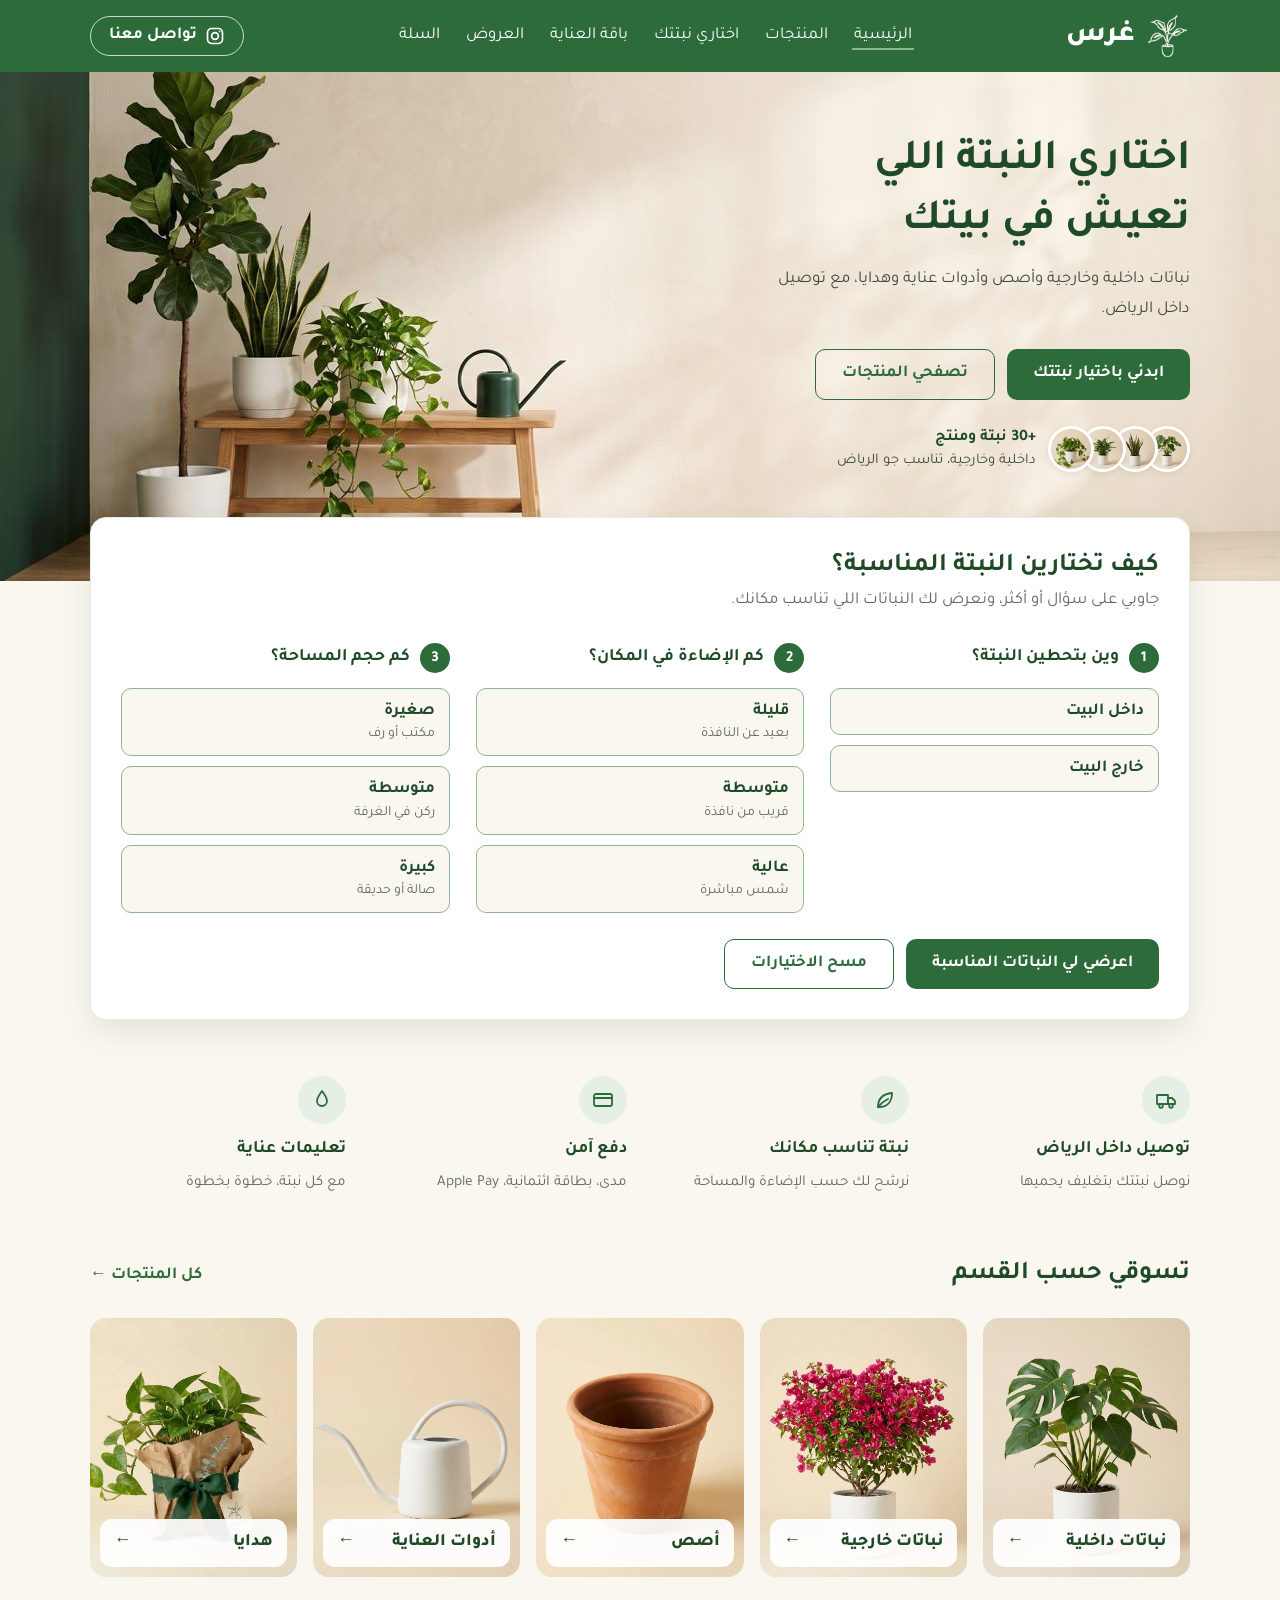
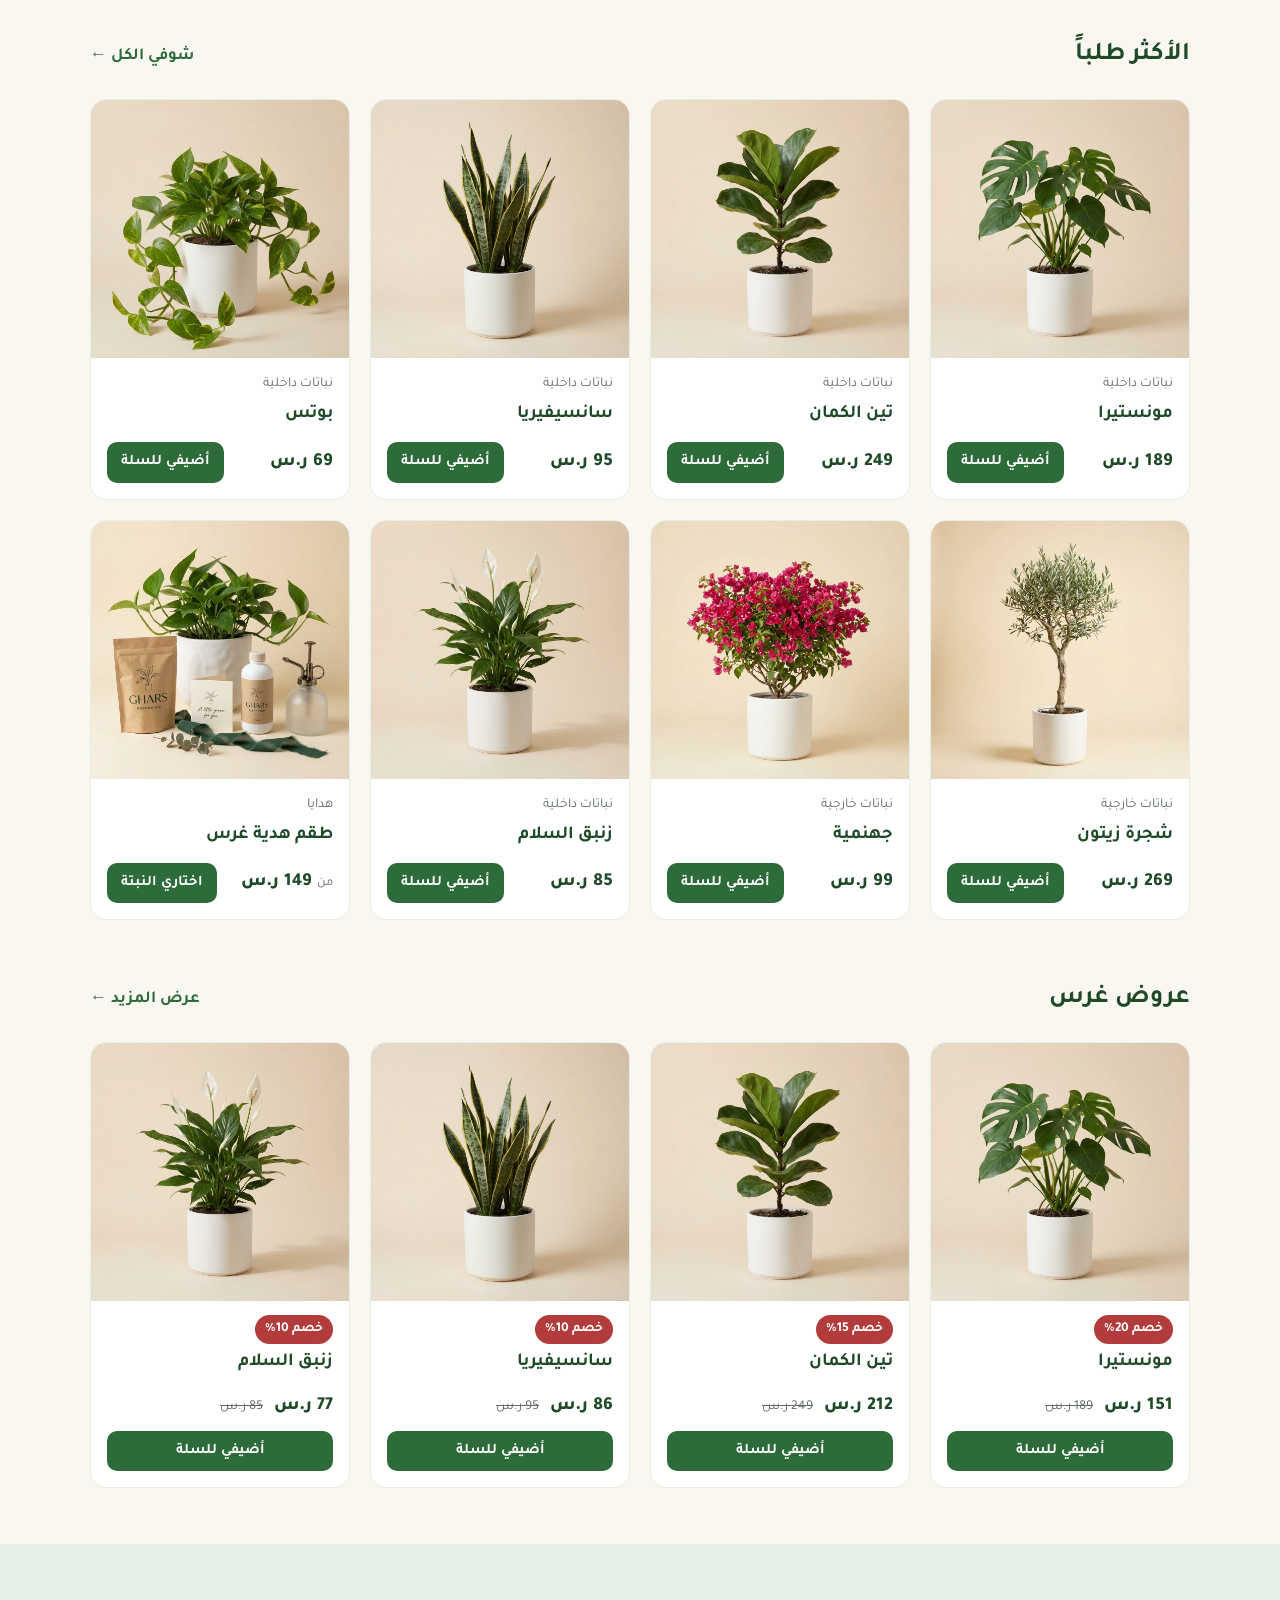
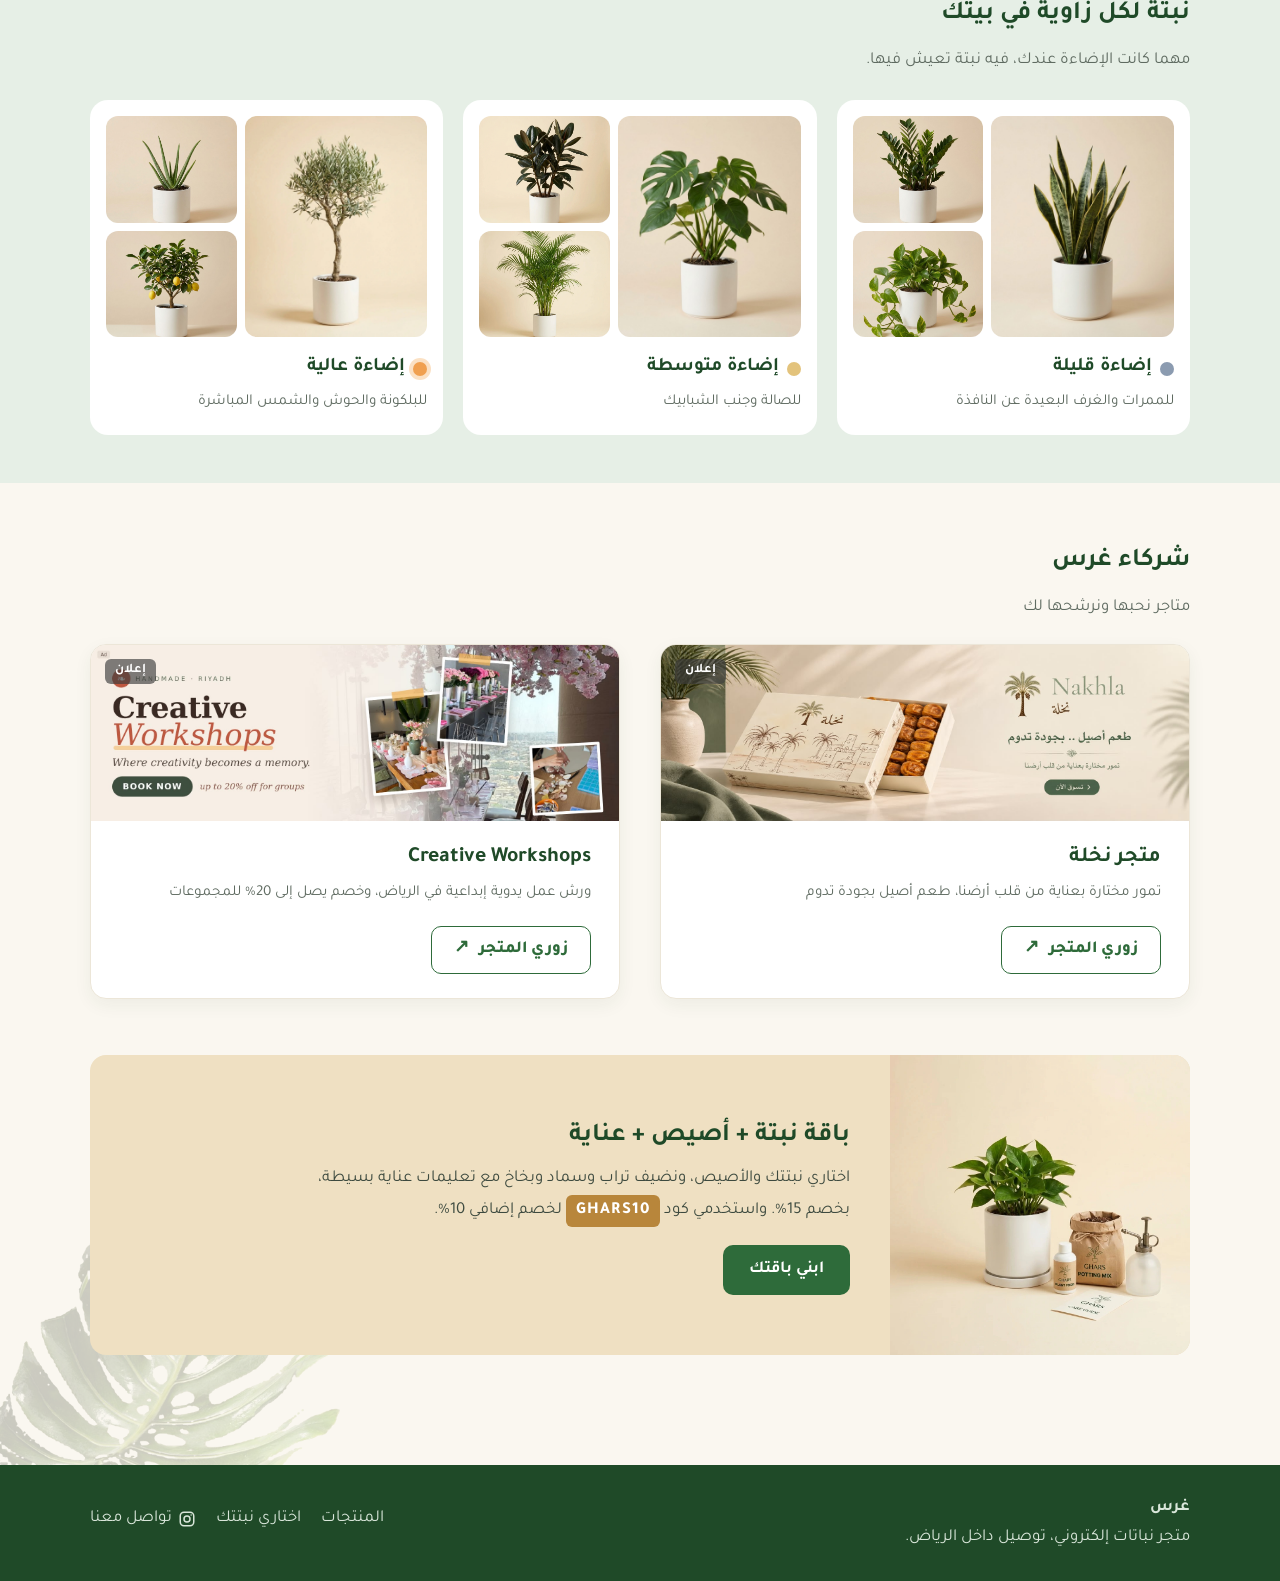
==== commit a6d05ce2: "Merge branch 'main' into Hind-offers" ====
--- a/index.html
+++ b/index.html
@@ -117,6 +117,14 @@
       <div class="product-grid home-grid" id="bestSellers"></div>
     </section>
 
+    <section class="section container">
+      <div class="section-head">
+        <h2>عروض غرس</h2>
+        <a href="pages/offers.html" class="see-all">عرض المزيد &larr;</a>
+      </div>
+      <div class="sale-grid" id="saleGrid"></div>
+    </section>
+
     <section class="section light-band">
       <div class="container">
         <h2>نبتة لكل زاوية في بيتك</h2>
@@ -208,9 +216,11 @@
     </div>
   </footer>
 
+
   <script src="js/products-data.js?v=10"></script>
   <script src="js/cart.js?v=10"></script>
   <script src="js/home.js?v=10"></script>
   <script src="js/nav.js?v=10"></script>
+  <script src="js/offers.js?v=10"></script>
 </body>
 </html>
--- a/css/style.css
+++ b/css/style.css
@@ -547,3 +547,62 @@
   .kit-text { padding: 24px 20px; }
   .jeeran-body { padding: 18px 20px 20px; }
 }
+
+.offers-grid{
+  display: grid;
+  grid-template-columns: repeat(auto-fill, minmax(260px,1fr));
+  gap: 20px;
+  margin-top: 20px;
+}
+.offers-card{
+  background: #fff;
+  border: 1px solid var(--green-pale);
+  border-radius: 16px;
+  padding: 24px;
+  display: flex;
+  flex-direction: column;
+  gap: 8px;
+}
+.offers-card h3 {font-size: 1.6rem; color: var(--green-dark);}
+.offers-code{
+  border: 2px dashed var(--accent);
+  color: var(--accent);
+  font-weight: 800;
+  letter-spacing: 2px;
+  text-align: center;
+  padding: 8px;
+  border-radius: 10px;
+  direction: ltr;
+  margin-top: auto;
+}
+button.offers-code{
+  background: none;
+  font-family: inherit;
+  font-size: 1rem;
+  cursor: pointer;
+  width: 100%;
+}
+button.offers-code:hover {background: #fbf3e4;}
+
+.sale-grid{
+  display: grid;
+  grid-template-columns: repeat(auto-fill,minmax(220px,1fr));
+  gap: 20px;
+  margin-top: 20px;
+}
+.sale-badge{
+  align-self: flex-start;
+  background: #b23b3b;
+  color: #fff;
+  font-size: .85rem;
+  font-weight: 700;
+  padding: 2px 10px;
+  border-radius: 999px;
+}
+.price del{
+  color: var(--muted);
+  font-weight: 400;
+  font-size: .85rem;
+  margin-inline-start: 6px;
+}
+.sale-grid .card-foot{ flex-direction: column; align-items: stretch;}
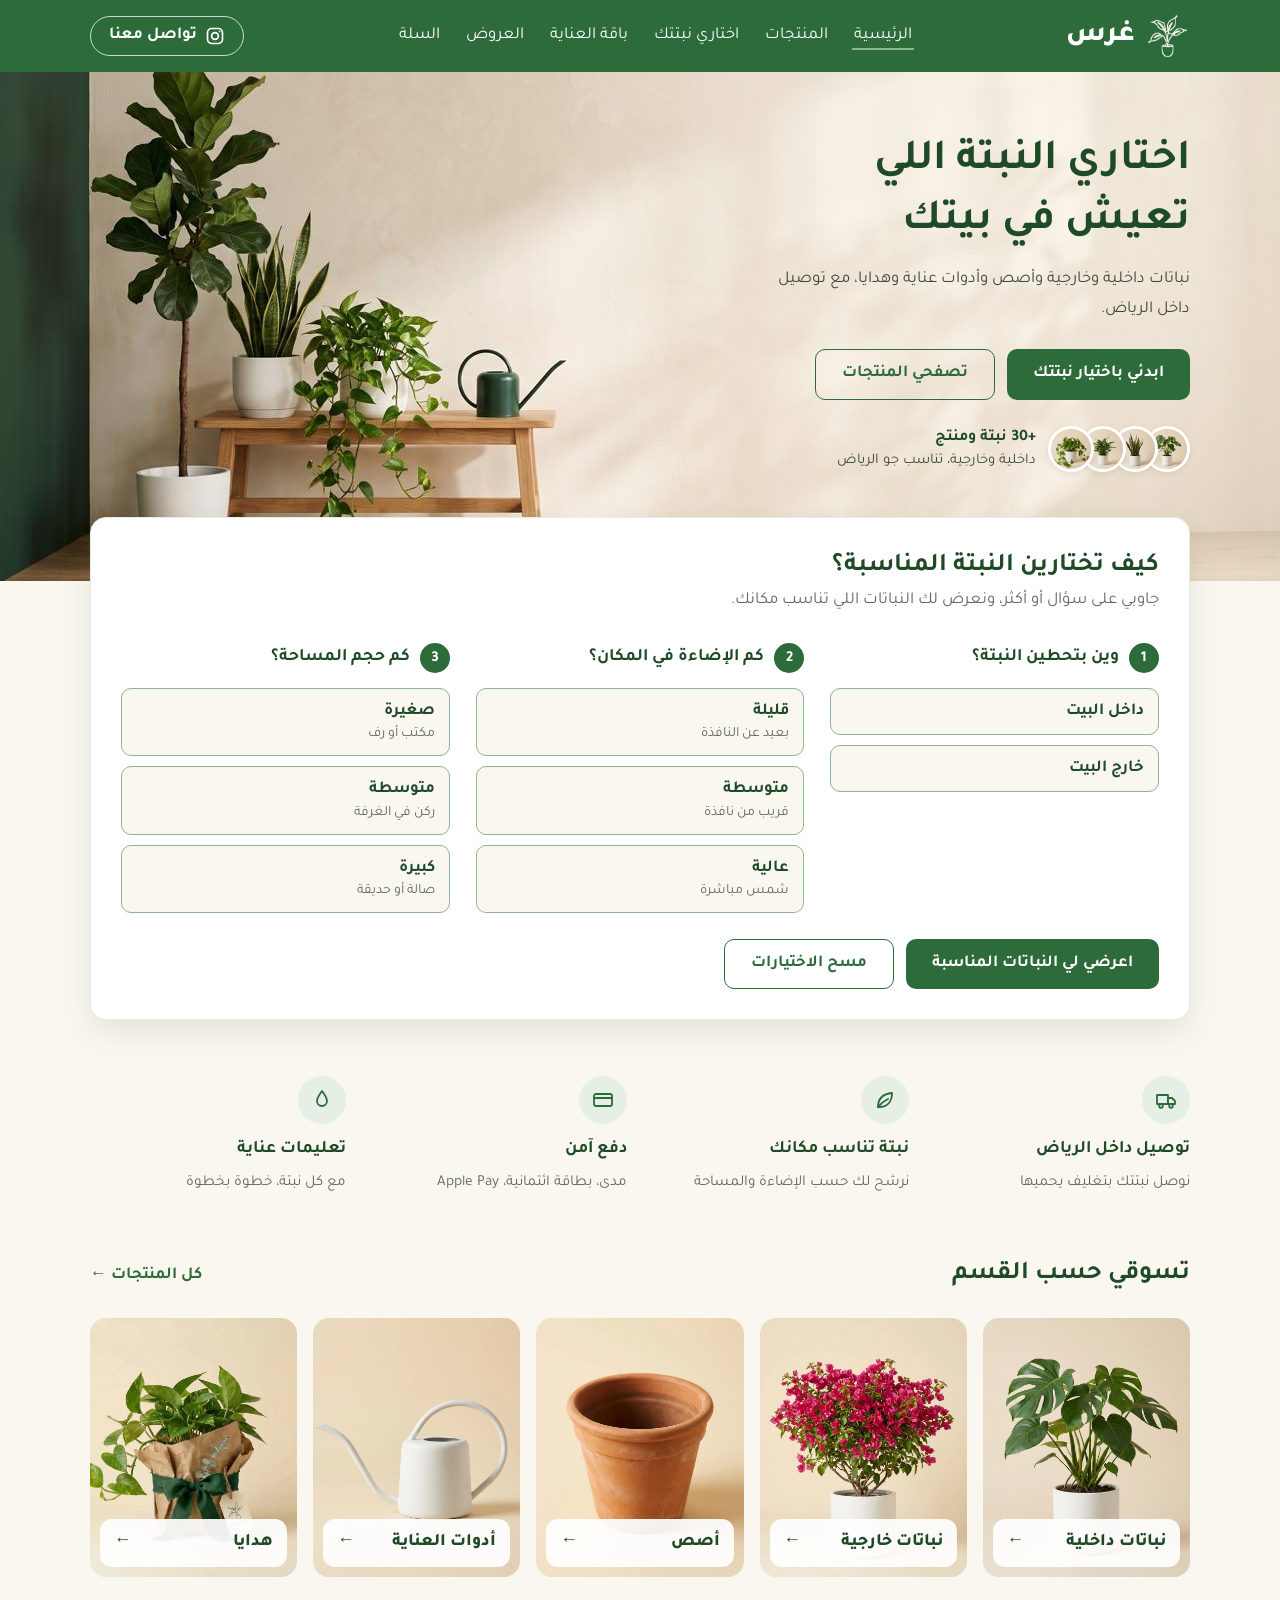
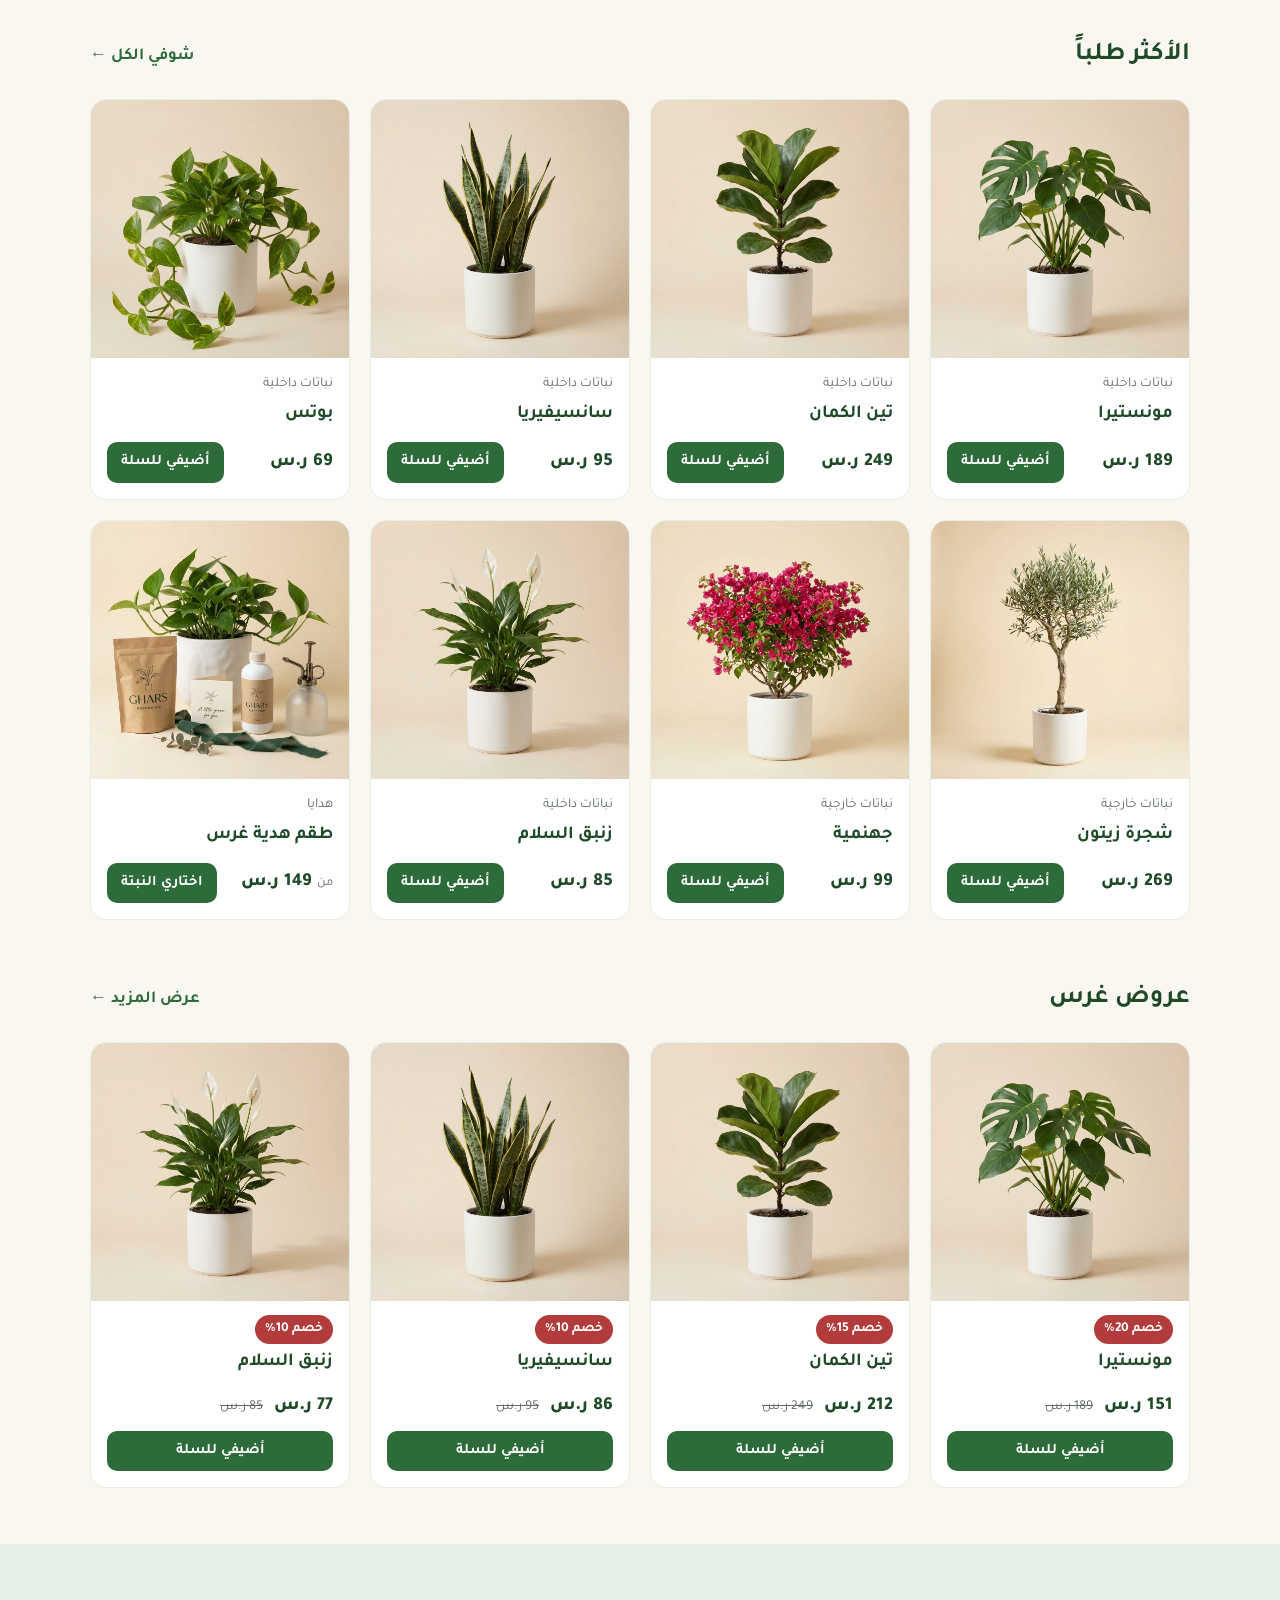
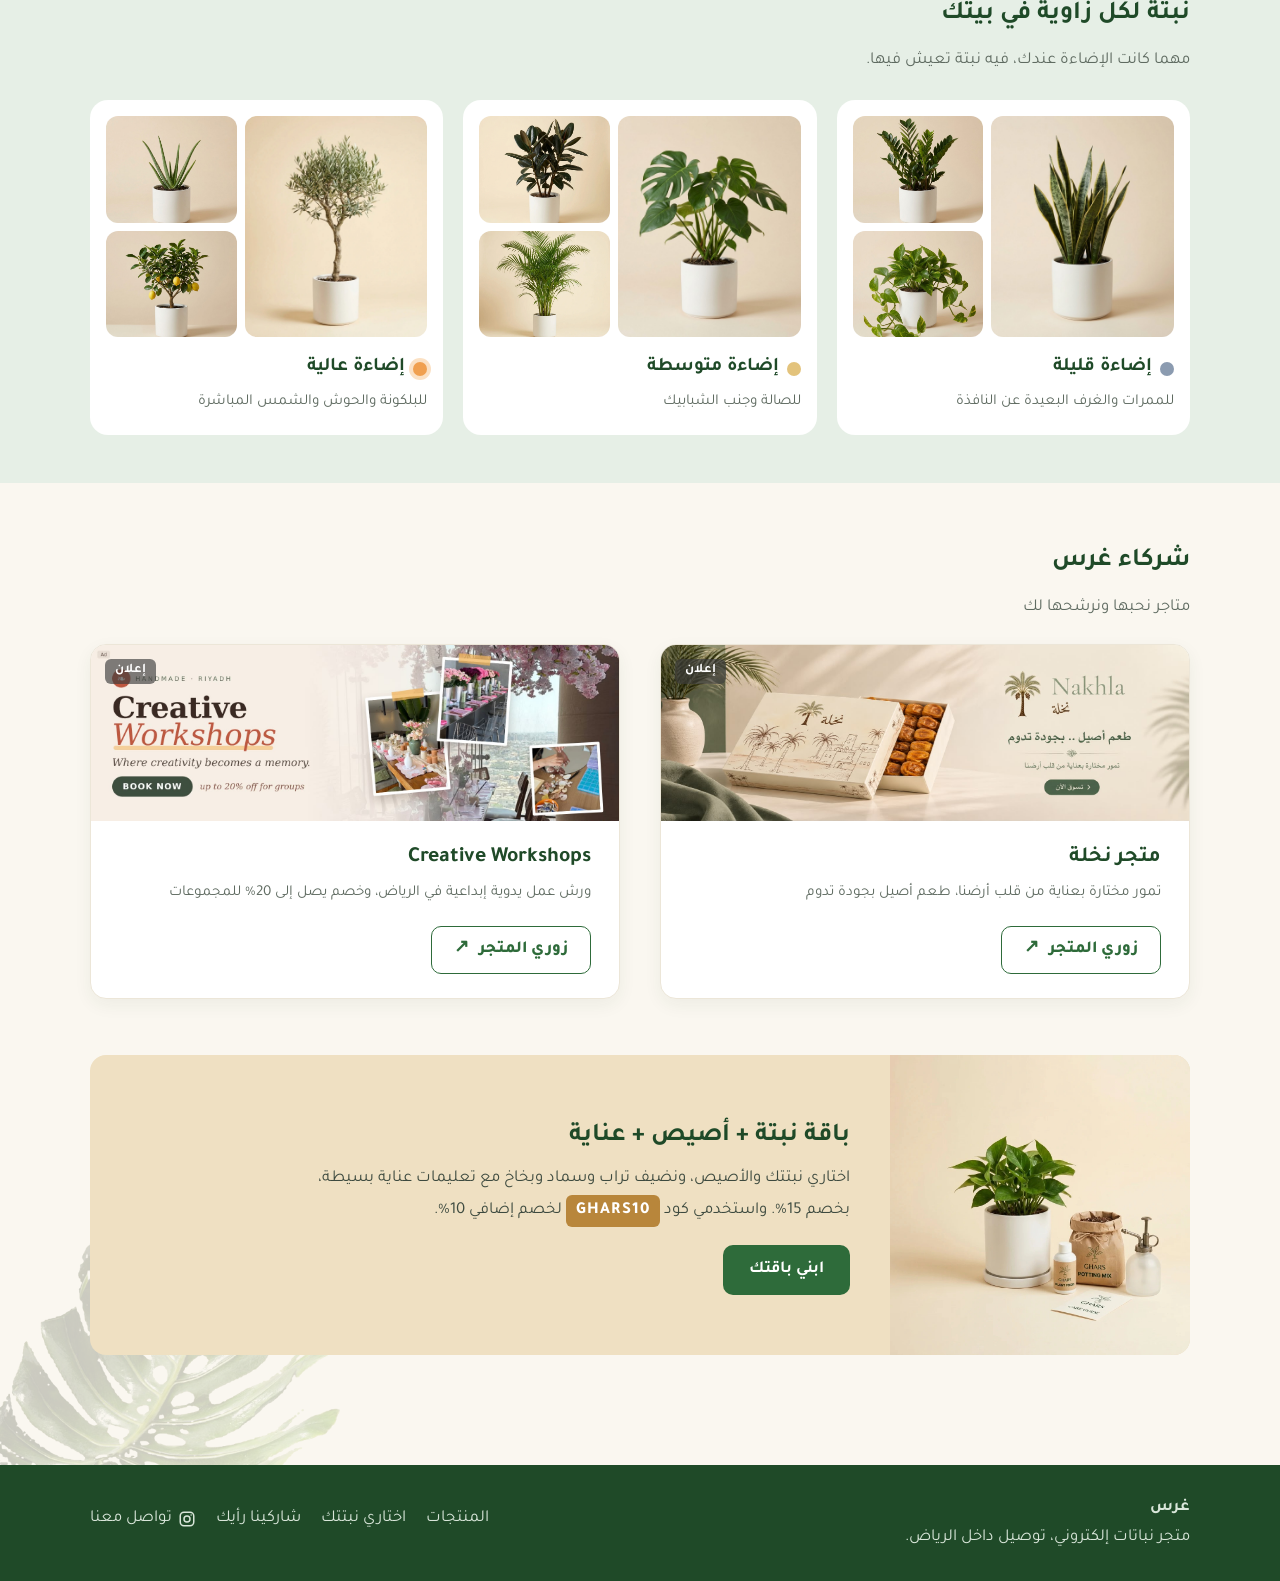
==== commit 5f7df69a: "إضافة صفحة الملاحظات ورابطها في الفوتر" ====
--- a/index.html
+++ b/index.html
@@ -211,6 +211,7 @@
       <ul>
         <li><a href="pages/products.html">المنتجات</a></li>
         <li><a href="pages/plant-finder.html">اختاري نبتتك</a></li>
+        <li><a href="pages/feedback.html">شاركينا رأيك</a></li>
         <li><a class="social" href="https://www.instagram.com/gharsplants/" target="_blank" rel="noopener"><svg width="18" height="18" viewBox="0 0 24 24" fill="none" stroke="currentColor" stroke-width="2" aria-hidden="true"><rect x="3" y="3" width="18" height="18" rx="5"/><circle cx="12" cy="12" r="4"/><circle cx="17.5" cy="6.5" r="1" fill="currentColor" stroke="none"/></svg><span>تواصل معنا</span></a></li>
       </ul>
     </div>
--- a/css/style.css
+++ b/css/style.css
@@ -605,4 +605,111 @@
   font-size: .85rem;
   margin-inline-start: 6px;
 }
-.sale-grid .card-foot{ flex-direction: column; align-items: stretch;}+.sale-grid .card-foot{ flex-direction: column; align-items: stretch;}
+
+/* التقييمات*/
+.reviews {
+  border-top: 1px solid var(--green-pale);
+  margin-top: 20px;
+  padding-top: 16px;
+  display: flex;
+  flex-direction: column;
+  gap: 10px;
+}
+.stars{
+  color: var(--accent);
+  letter-spacing: 2px;
+}
+.rating-avg{
+  color: var(--muted);
+}
+.review-list{
+  list-style: none;
+  display: flex;
+  flex-direction: column;
+  gap: 10px;
+}
+.review-list li{
+  background: var(--offwhite);
+  border-radius: 10px;
+  padding: 10px 14px;
+}
+.revew-head{
+  display: flex;
+  justify-content: space-between;
+  align-items: center;
+}
+.review-form{
+  display: flex;
+  flex-direction: column;
+  gap: 8px;
+}
+.review-form input, .review-form textarea {
+  font-family: inherit;
+  font-size: 1rem;
+  padding: 8px 12px;
+  border: 1px solid var(--green-pale);
+  border-radius: 10px;
+  width: 100%;
+}
+.star-pick {
+  display: flex;
+  gap: 4px;
+}
+.star-pick button {
+  background: none;
+  border: none;
+  font-size: 1.8rem;
+  color: #d8d2c4;
+  cursor: pointer;
+  line-height: 1;
+}
+.star-pick button.on {
+  color: var(--accent);
+}
+
+
+/*الملاحظات*/
+.feedback-form, .feedback-done{
+  max-width: 560px;
+  margin: 0 auto;
+  background: #fff;
+  border: 1px solid var(--green-pale);
+  border-radius: 16px;
+  padding: 28px;
+}
+.feedback-form{
+  display: flex;
+  flex-direction: column;
+  gap: 6px;
+}
+.feedback-form label {
+  font-weight: 700;
+  margin-top: 10px;
+}
+.feedback-form small{
+  color: var(--muted);
+  font-weight: 400;
+}
+.feedback-form input, .feedback-form select, .feedback-form textarea{
+  font-family: inherit;
+  font-size: 1rem;
+  padding: 10px 12px;
+  border: 1px solid var(--green-pale);
+  border-radius: 10px;
+  width: 100%;
+  background: #fff;
+}
+.feedback-form .btn {
+  margin-top: 16px;
+}
+.feedback-done {
+  text-align: center;
+  display: flex;
+  flex-direction: column;
+  gap: 12px;
+  align-items: center;
+}
+.feedback-form[hidden], .feedback-done[hidden] {
+  display: none;
+}
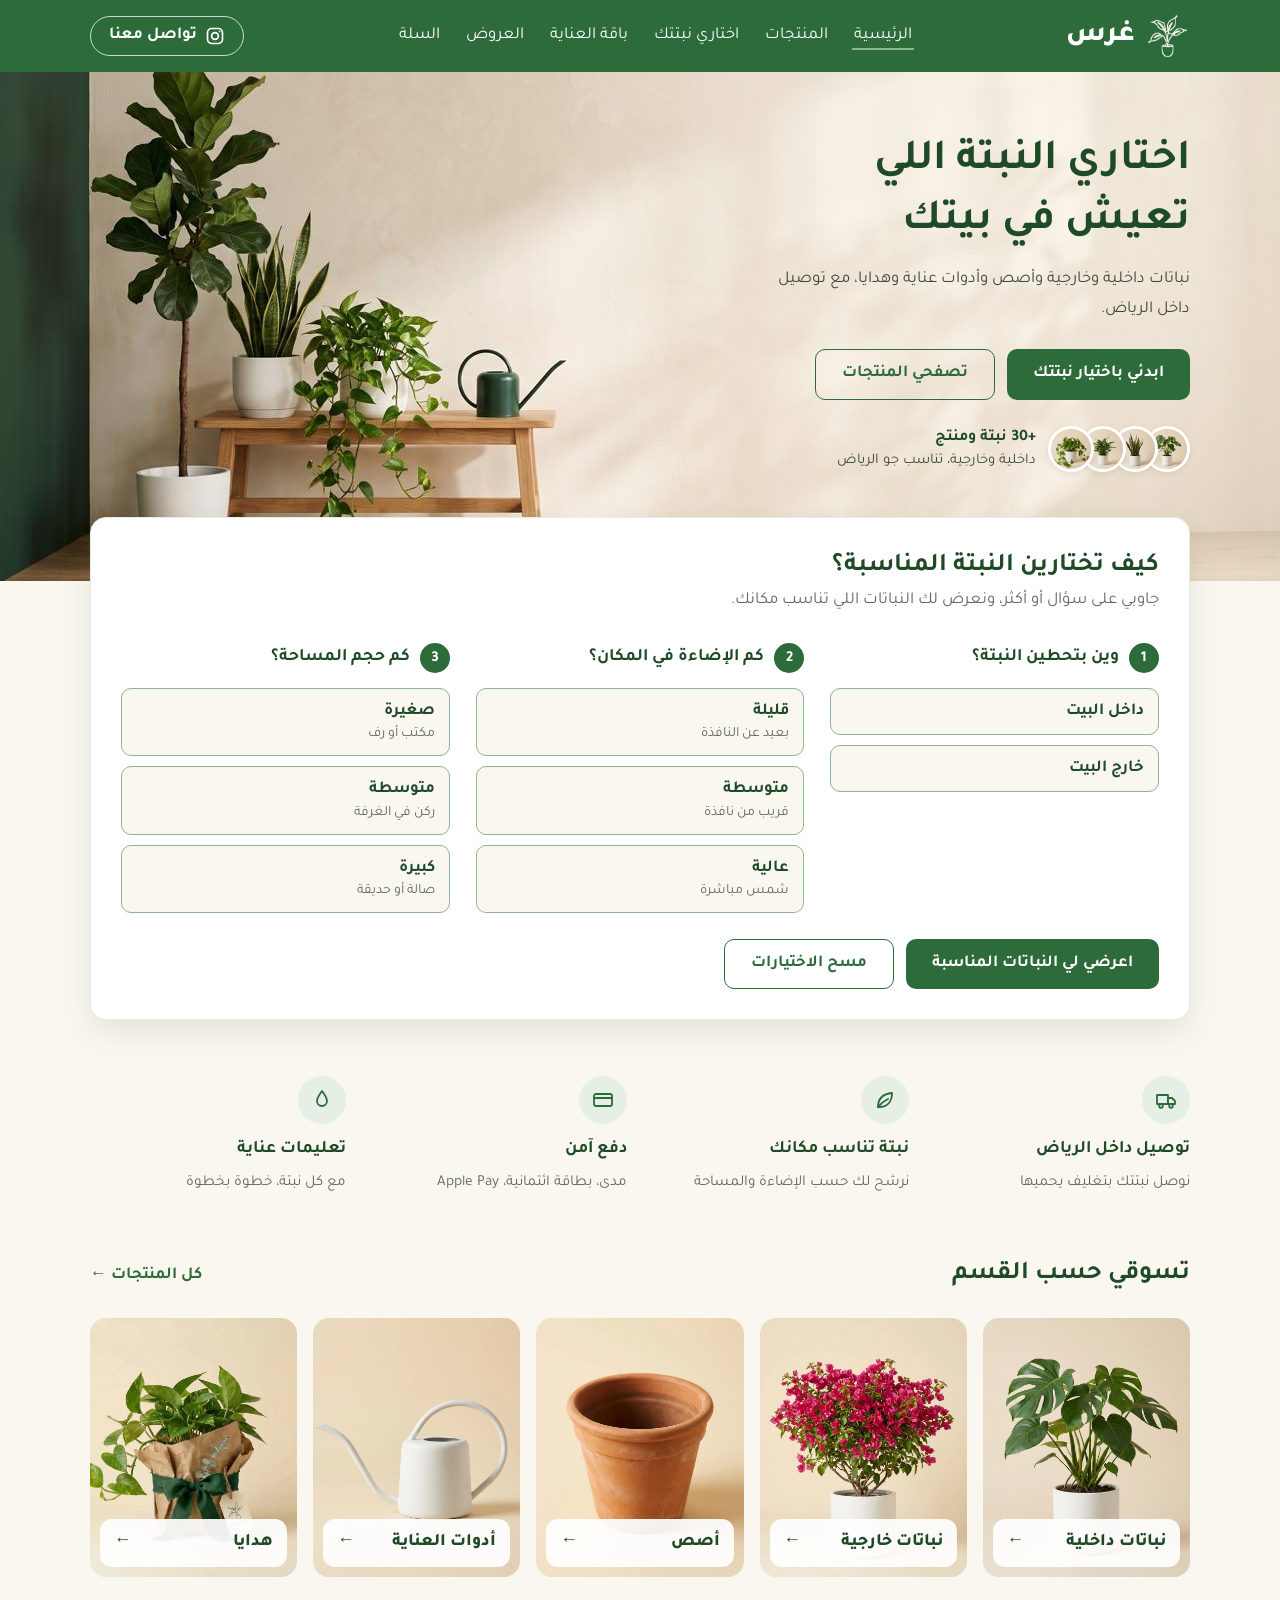
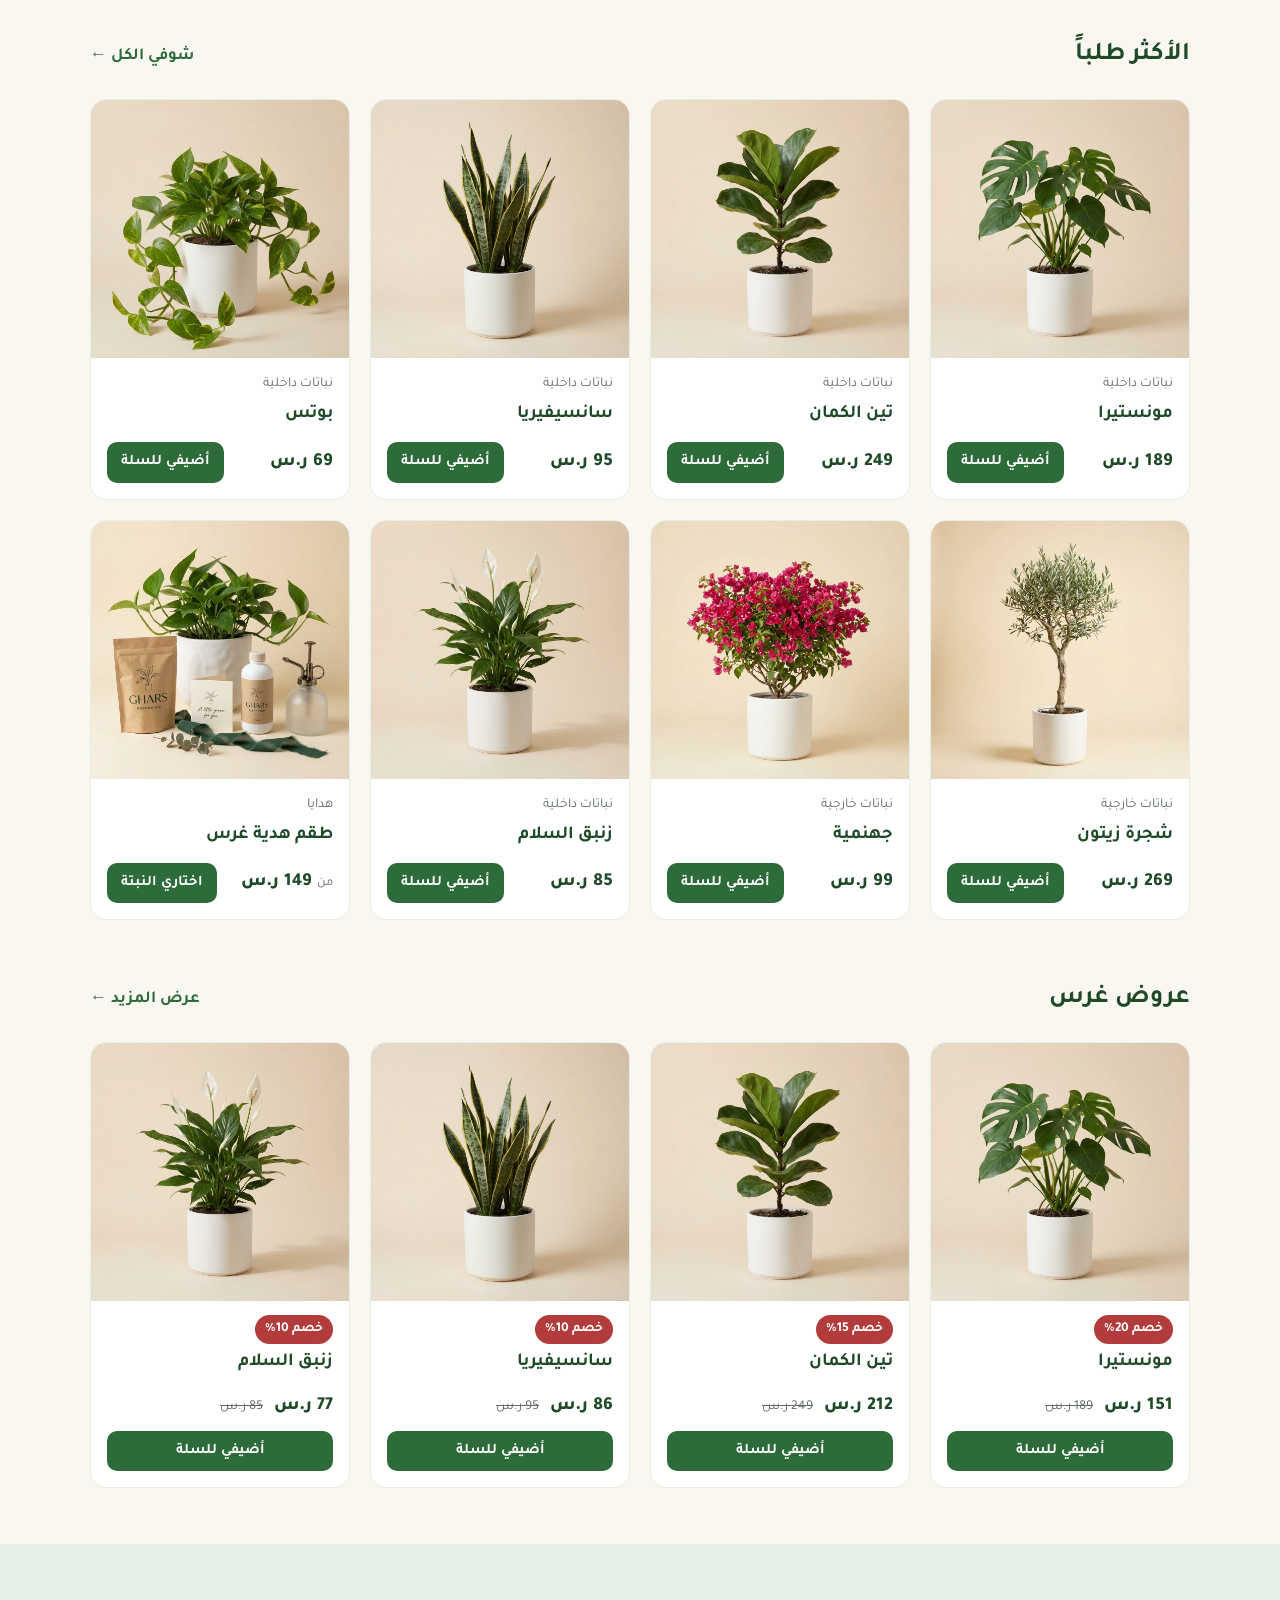
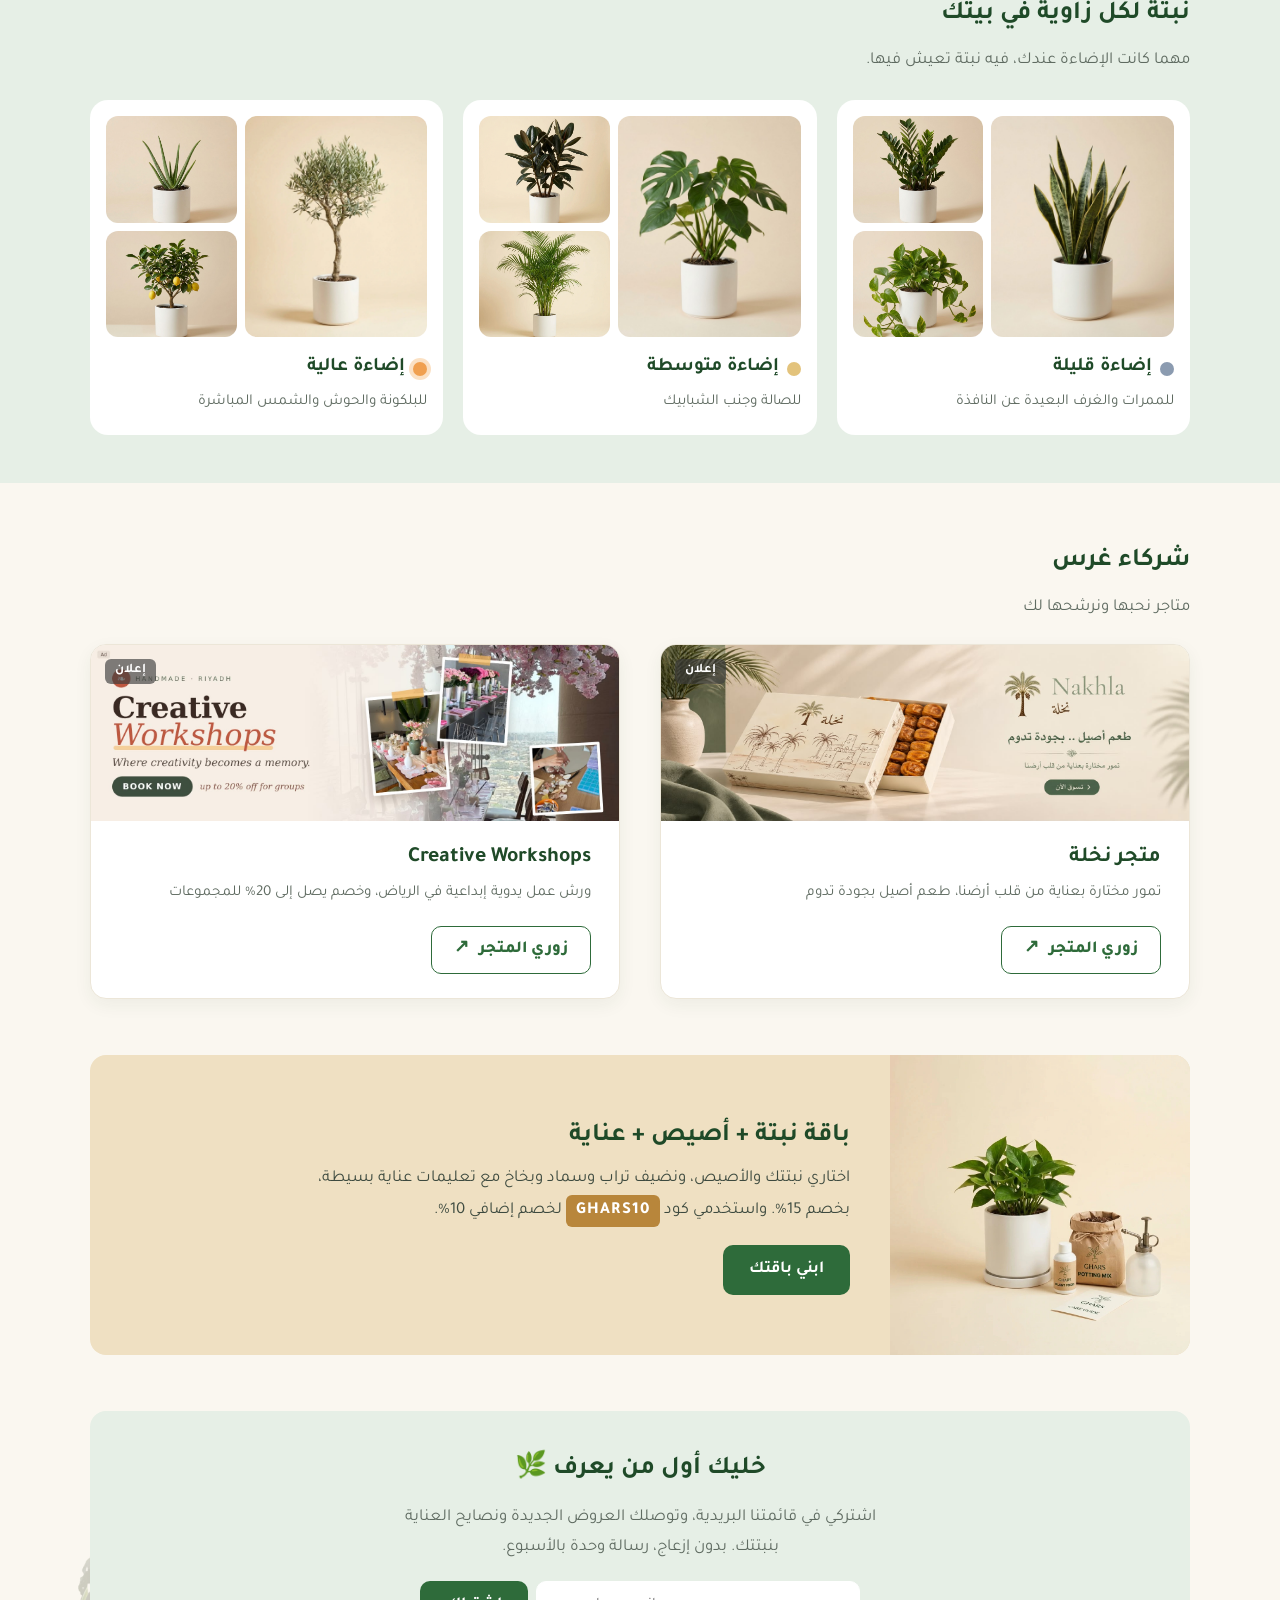
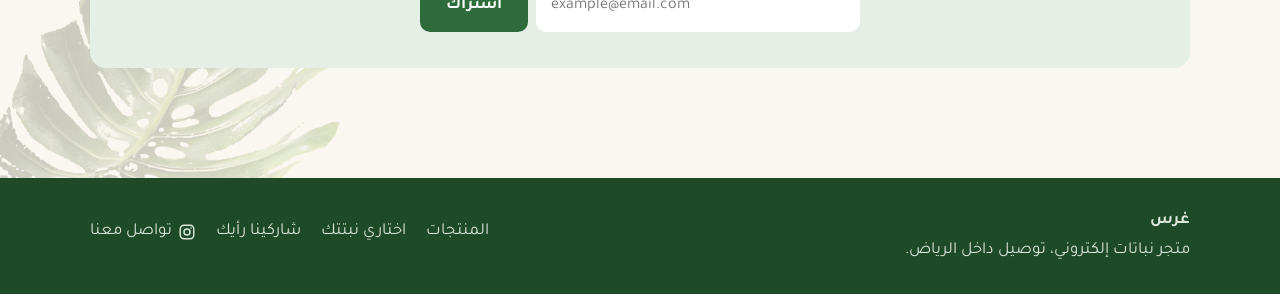
==== commit 6a33c382: "إضافة القائمة البريدية في الصفحة الرئيسية" ====
--- a/index.html
+++ b/index.html
@@ -200,6 +200,17 @@
         </div>
       </div>
     </section>
+
+    <section class="section container">
+      <div class="newsletter">
+        <h2>خليك أول من يعرف 🌿</h2>
+        <p>اشتركي في قائمتنا البريدية، وتوصلك العروض الجديدة ونصايح العناية بنبتتك. بدون إزعاج، رسالة وحدة بالأسبوع.</p>
+        <form class="newsletter-form" id="newsletterForm">
+          <input type="email" id="newsletterEmail" placeholder="example@email.com" dir="ltr" required>
+          <button type="submit" class="btn">اشتراك</button>
+        </form>
+      </div>
+    </section>
   </main>
 
   <footer class="footer">
@@ -223,5 +234,6 @@
   <script src="js/home.js?v=10"></script>
   <script src="js/nav.js?v=10"></script>
   <script src="js/offers.js?v=10"></script>
+  <script src="js/newsletter.js?v=10"></script>
 </body>
 </html>
--- a/css/style.css
+++ b/css/style.css
@@ -712,4 +712,47 @@
 }
 .feedback-form[hidden], .feedback-done[hidden] {
   display: none;
+}
+
+
+/*القائمة البريدية*/
+.newsletter{
+  background: var(--green-pale);
+  border-radius: 16px;
+  padding: 36px 24px;
+  text-align: center;
+  display: flex;
+  flex-direction: column;
+  align-items: center;
+  gap: 10px;
+}
+.newsletter h2{
+  color: var(--green-dark);
+  margin: 0;
+}
+.newsletter p{
+  color: var(--muted);
+  max-width: 480px;
+  margin: 0;
+}
+.newsletter-form{
+  display: flex;
+  gap: 8px;
+  width: 100%;
+  max-width: 440px;
+  margin-top: 8px;
+}
+.newsletter-form input{
+  flex: 1;
+  font-family: inherit;
+  font-size: 1rem;
+  padding: 10px 14px;
+  border: 1px solid #fff;
+  border-radius: 10px;
+  background: #fff;
+}
+@media (max-width: 480px){
+  .newsletter-form {
+    flex-direction: column;
+  }
 }
